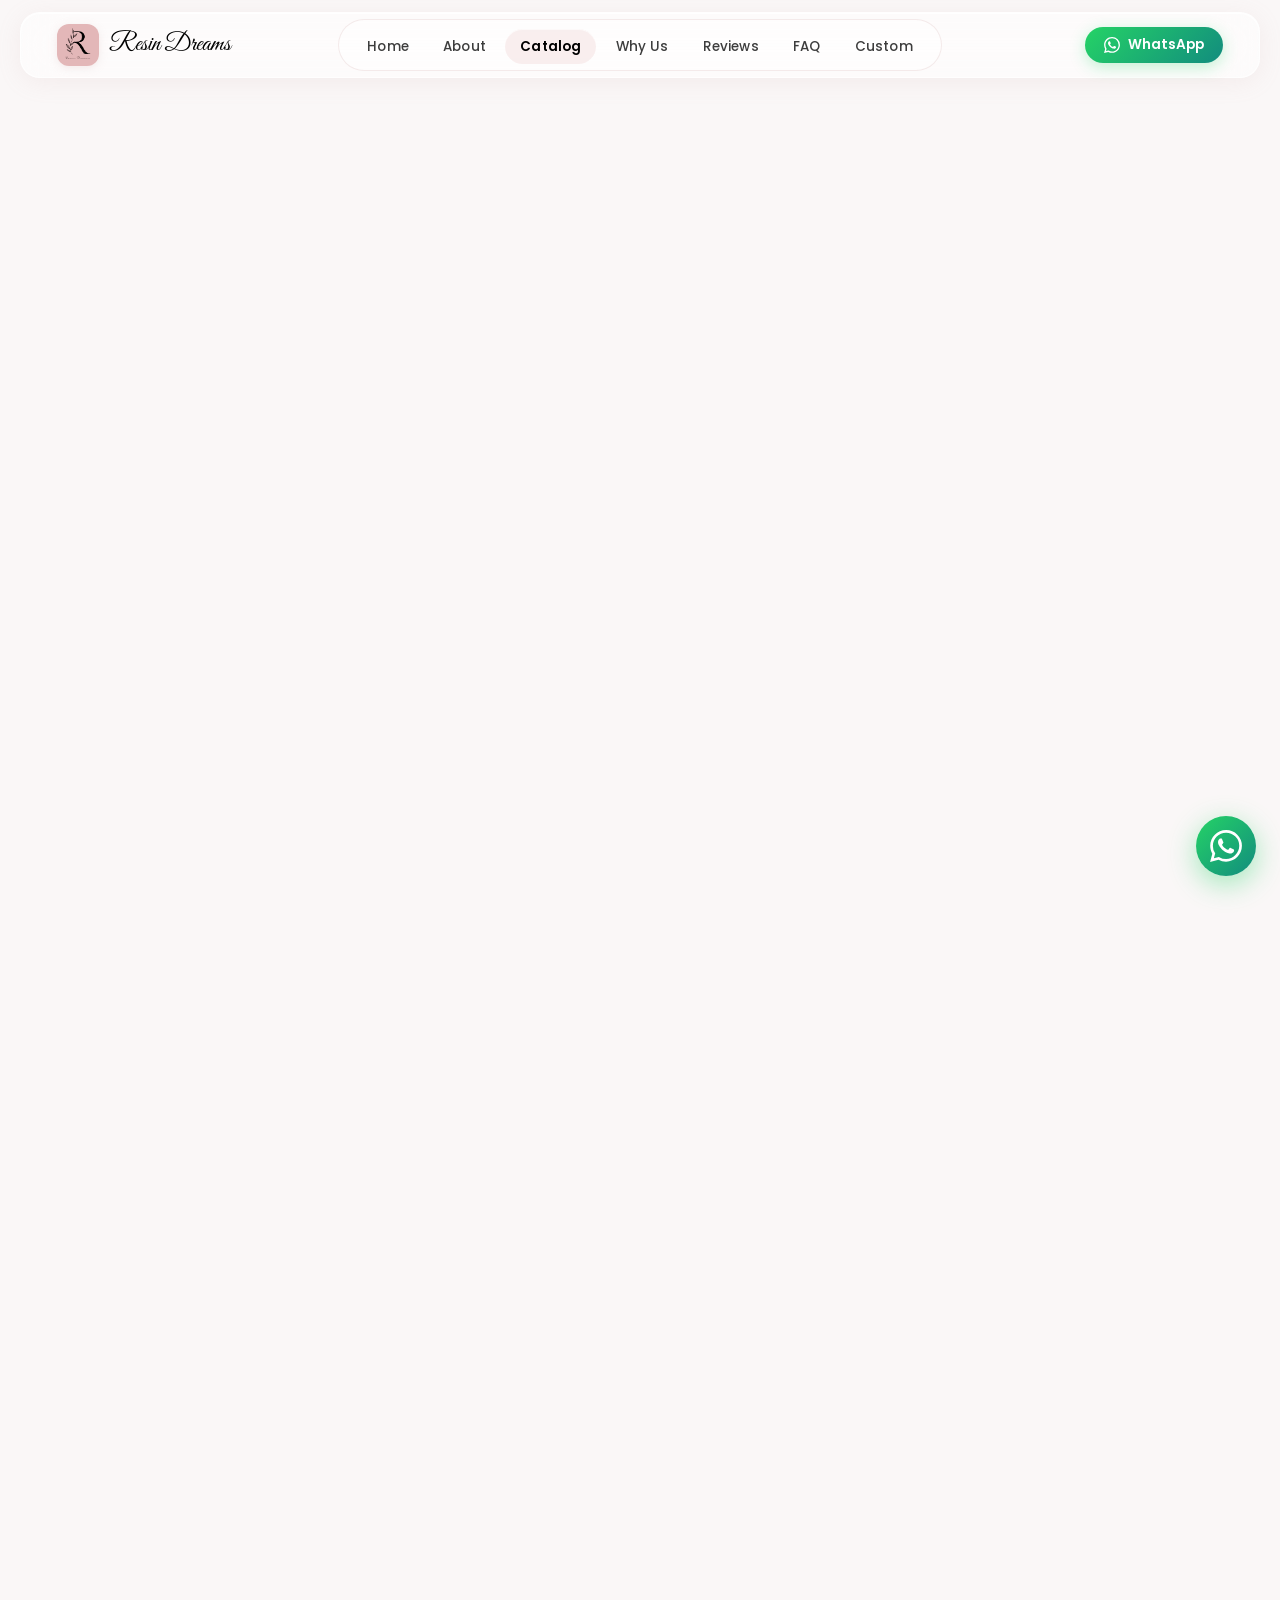
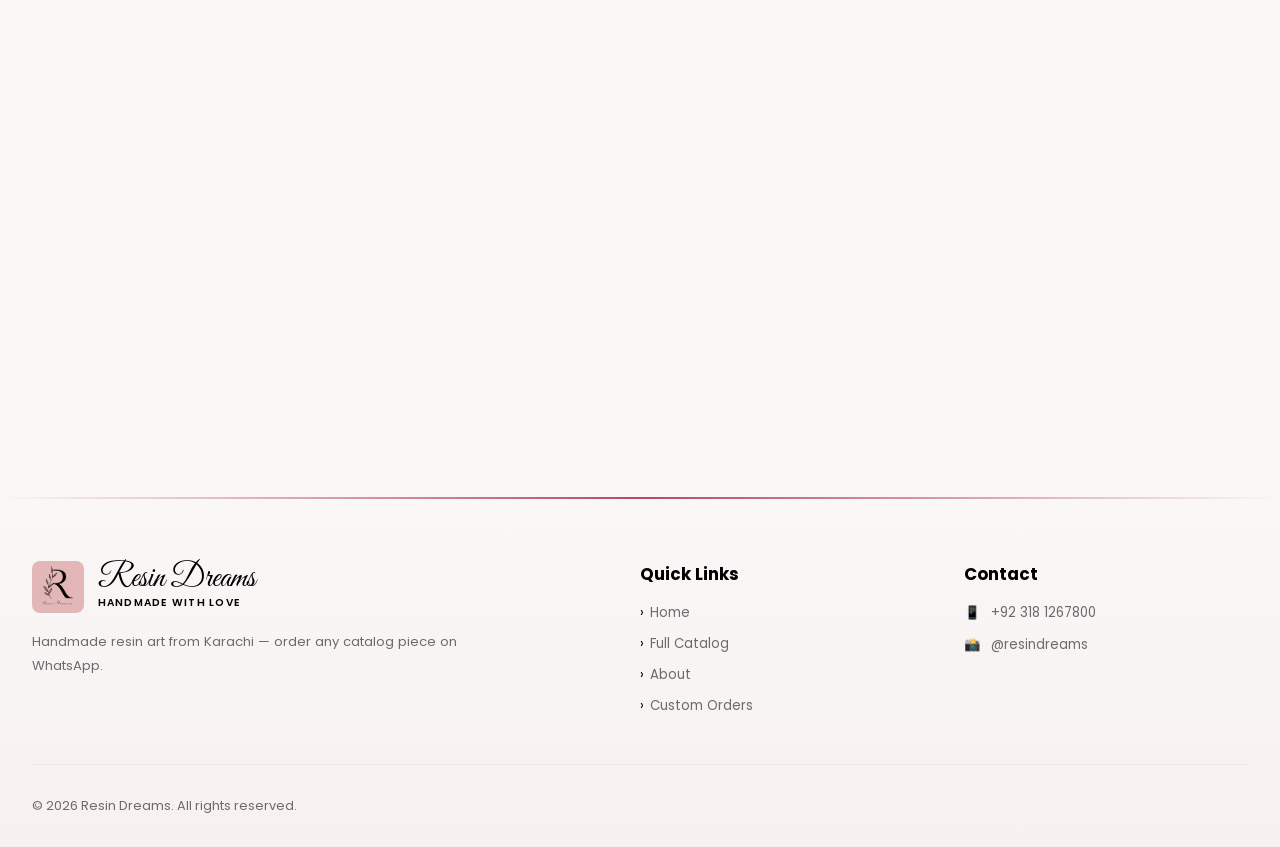
==== catalog.html @ fb7310b3 "added" ====
<!DOCTYPE html>
<html lang="en">
<head>
  <meta charset="UTF-8" />
  <meta name="viewport" content="width=device-width, initial-scale=1.0" />
  <title>Full Catalog | Resin Dreams — Handmade Resin Art Karachi</title>
  <meta name="description" content="Browse all 14 handmade resin art pieces from Resin Dreams. Order on WhatsApp with cash on delivery across Pakistan." />
  <meta name="theme-color" content="#E3B7B8" />
  <link rel="icon" href="images/logo.png" type="image/png" />
  <link rel="apple-touch-icon" href="images/logo.png" />
  <link rel="preload" href="CSS/styles.css" as="style" />
  <link rel="preconnect" href="https://fonts.googleapis.com" />
  <link rel="preconnect" href="https://fonts.gstatic.com" crossorigin />
  <link rel="stylesheet" href="https://fonts.googleapis.com/css2?family=Great+Vibes&family=Poppins:wght@400;600;700&display=swap" media="print" onload="this.media='all'" />
  <noscript><link rel="stylesheet" href="https://fonts.googleapis.com/css2?family=Great+Vibes&family=Poppins:wght@400;600;700&display=swap" /></noscript>
  <link rel="stylesheet" href="CSS/styles.css" />
  <link rel="stylesheet" href="CSS/catalog.css" />
</head>
<body class="page-catalog">

  <nav id="navbar" role="navigation" aria-label="Main navigation">
    <div class="container">
      <div class="nav-inner">
        <a href="index.html" class="nav-brand" aria-label="Resin Dreams — home">
          <div class="nav-logo-wrap">
            <img src="images/logo.png" alt="Resin Dreams logo" width="44" height="44" loading="eager" decoding="async" />
          </div>
          <span class="nav-brand-name">Resin Dreams</span>
        </a>
        <div class="nav-center">
          <div class="nav-links-wrap">
            <ul class="nav-links" role="list">
              <li><a href="index.html" class="nav-link">Home</a></li>
              <li><a href="index.html#about" class="nav-link">About</a></li>
              <li><a href="catalog.html" class="nav-link active">Catalog</a></li>
              <li><a href="index.html#trust" class="nav-link">Why Us</a></li>
              <li><a href="index.html#reviews" class="nav-link">Reviews</a></li>
              <li><a href="index.html#faq" class="nav-link">FAQ</a></li>
              <li><a href="index.html#custom" class="nav-link">Custom</a></li>
            </ul>
          </div>
        </div>
        <div class="nav-end">
          <a href="https://wa.me/923181267800?text=Assalamualaikum, I want to order from Resin Dreams" target="_blank" rel="noopener" class="btn-wa nav-wa-desktop" aria-label="Shop on WhatsApp">
            <svg width="16" height="16" fill="currentColor" viewBox="0 0 24 24" aria-hidden="true"><path d="M17.472 14.382c-.297-.149-1.758-.867-2.03-.967-.273-.099-.471-.148-.67.15-.197.297-.767.966-.94 1.164-.173.199-.347.223-.644.075-.297-.15-1.255-.463-2.39-1.475-.883-.788-1.48-1.761-1.653-2.059-.173-.297-.018-.458.13-.606.134-.133.298-.347.446-.52.149-.174.198-.298.298-.497.099-.198.05-.371-.025-.52-.075-.149-.669-1.612-.916-2.207-.242-.579-.487-.5-.669-.51-.173-.008-.371-.01-.57-.01-.198 0-.52.074-.792.372-.272.297-1.04 1.016-1.04 2.479 0 1.462 1.065 2.875 1.213 3.074.149.198 2.096 3.2 5.077 4.487.709.306 1.262.489 1.694.625.712.227 1.36.195 1.871.118.571-.085 1.758-.719 2.006-1.413.248-.694.248-1.289.173-1.413-.074-.124-.272-.198-.57-.347m-5.421 7.403h-.004a9.87 9.87 0 01-5.031-1.378l-.361-.214-3.741.982.998-3.648-.235-.374a9.86 9.86 0 01-1.51-5.26c.001-5.45 4.436-9.884 9.888-9.884 2.64 0 5.122 1.03 6.988 2.898a9.825 9.825 0 012.893 6.994c-.003 5.45-4.437 9.884-9.885 9.884m8.413-18.297A11.815 11.815 0 0012.05 0C5.495 0 .16 5.335.157 11.892c0 2.096.547 4.142 1.588 5.945L.057 24l6.305-1.654a11.882 11.882 0 005.683 1.448h.005c6.554 0 11.89-5.335 11.893-11.893a11.821 11.821 0 00-3.48-8.413z"/></svg>
            WhatsApp
          </a>
          <button id="hamburger" class="hamburger" type="button" aria-label="Open menu" aria-expanded="false" aria-controls="mobile-menu">
            <div class="hamburger-icon" aria-hidden="true"><span></span><span></span><span></span></div>
          </button>
        </div>
      </div>
    </div>
    <div id="mobile-backdrop" aria-hidden="true"></div>
    <div id="mobile-menu" role="dialog" aria-modal="true" aria-label="Navigation menu" aria-hidden="true">
      <div class="mobile-menu-header">
        <a href="index.html" class="mobile-menu-brand" aria-label="Resin Dreams — home">
          <div class="mobile-menu-logo-wrap"><img src="images/logo.png" alt="" width="40" height="40" decoding="async" /></div>
          <div class="mobile-menu-brand-text">
            <div class="mobile-menu-title">Resin Dreams</div>
            <div class="mobile-menu-sub">Menu</div>
          </div>
        </a>
        <button type="button" class="mobile-menu-close" id="mobile-menu-close" aria-label="Close menu">×</button>
      </div>
      <div class="mobile-menu-body" role="menu">
        <a href="index.html" class="mobile-link" role="menuitem"><span class="mobile-link-icon" aria-hidden="true">🏠</span><span class="mobile-link-label">Home</span><span class="mobile-link-arrow" aria-hidden="true">›</span></a>
        <a href="catalog.html" class="mobile-link active" role="menuitem"><span class="mobile-link-icon" aria-hidden="true">🛍️</span><span class="mobile-link-label">Catalog</span><span class="mobile-link-arrow" aria-hidden="true">›</span></a>
        <a href="index.html#about" class="mobile-link" role="menuitem"><span class="mobile-link-icon" aria-hidden="true">✨</span><span class="mobile-link-label">About</span><span class="mobile-link-arrow" aria-hidden="true">›</span></a>
        <a href="index.html#trust" class="mobile-link" role="menuitem"><span class="mobile-link-icon" aria-hidden="true">💎</span><span class="mobile-link-label">Why Us</span><span class="mobile-link-arrow" aria-hidden="true">›</span></a>
        <a href="index.html#reviews" class="mobile-link" role="menuitem"><span class="mobile-link-icon" aria-hidden="true">⭐</span><span class="mobile-link-label">Reviews</span><span class="mobile-link-arrow" aria-hidden="true">›</span></a>
        <a href="index.html#faq" class="mobile-link" role="menuitem"><span class="mobile-link-icon" aria-hidden="true">❓</span><span class="mobile-link-label">FAQ</span><span class="mobile-link-arrow" aria-hidden="true">›</span></a>
        <a href="index.html#custom" class="mobile-link" role="menuitem"><span class="mobile-link-icon" aria-hidden="true">🎨</span><span class="mobile-link-label">Custom Orders</span><span class="mobile-link-arrow" aria-hidden="true">›</span></a>
      </div>
      <div class="mobile-menu-footer">
        <a href="https://wa.me/923181267800?text=Assalamualaikum, I want to order from Resin Dreams" target="_blank" rel="noopener" class="btn-wa mobile-wa" role="menuitem">
          <svg width="18" height="18" fill="currentColor" viewBox="0 0 24 24" aria-hidden="true"><path d="M17.472 14.382c-.297-.149-1.758-.867-2.03-.967-.273-.099-.471-.148-.67.15-.197.297-.767.966-.94 1.164-.173.199-.347.223-.644.075-.297-.15-1.255-.463-2.39-1.475-.883-.788-1.48-1.761-1.653-2.059-.173-.297-.018-.458.13-.606.134-.133.298-.347.446-.52.149-.174.198-.298.298-.497.099-.198.05-.371-.025-.52-.075-.149-.669-1.612-.916-2.207-.242-.579-.487-.5-.669-.51-.173-.008-.371-.01-.57-.01-.198 0-.52.074-.792.372-.272.297-1.04 1.016-1.04 2.479 0 1.462 1.065 2.875 1.213 3.074.149.198 2.096 3.2 5.077 4.487.709.306 1.262.489 1.694.625.712.227 1.36.195 1.871.118.571-.085 1.758-.719 2.006-1.413.248-.694.248-1.289.173-1.413-.074-.124-.272-.198-.57-.347m-5.421 7.403h-.004a9.87 9.87 0 01-5.031-1.378l-.361-.214-3.741.982.998-3.648-.235-.374a9.86 9.86 0 01-1.51-5.26c.001-5.45 4.436-9.884 9.888-9.884 2.64 0 5.122 1.03 6.988 2.898a9.825 9.825 0 012.893 6.994c-.003 5.45-4.437 9.884-9.885 9.884m8.413-18.297A11.815 11.815 0 0012.05 0C5.495 0 .16 5.335.157 11.892c0 2.096.547 4.142 1.588 5.945L.057 24l6.305-1.654a11.882 11.882 0 005.683 1.448h.005c6.554 0 11.89-5.335 11.893-11.893a11.821 11.821 0 00-3.48-8.413z"/></svg>
          Shop On WhatsApp
        </a>
      </div>
    </div>
  </nav>

  <main class="catalog-main">
    <div class="container">
      <header class="catalog-hero reveal">
        <div class="pill-label">🛍️ Full Catalog</div>
        <h1 class="section-title font-playfair">All <span class="gold-text">14 Pieces</span></h1>
        <p class="section-sub">Tap any product to order on WhatsApp — cash on delivery across Pakistan</p>
        <div class="section-divider-wrap"><hr class="divider" /></div>
      </header>
      <div class="catalog-toolbar reveal">
        <span class="catalog-count">14 handmade pieces</span>
        <a href="index.html#products" class="catalog-back">← Back to home</a>
      </div>
      <div class="catalog-grid">
        <button type="button" class="catalog-item reveal-scale delay-1" data-name="Resin Art Piece 1" data-price="2500" data-image="images/product1.jpeg" aria-label="View Resin Art Piece 1, Rs 2,500">
          <span class="catalog-item-img-wrap">
            <img src="images/product1.jpeg" alt="Resin Art Piece 1" width="400" height="400" loading="lazy" decoding="async" />
          </span>
          <span class="catalog-item-body">
            <span class="catalog-item-name">Resin Art Piece 1</span>
            <span class="catalog-item-price">Rs 2,500</span>
            <span class="catalog-item-hint">Tap to order</span>
          </span>
        </button>
        <button type="button" class="catalog-item reveal-scale delay-2" data-name="Resin Art Piece 2" data-price="2850" data-image="images/product2.jpeg" aria-label="View Resin Art Piece 2, Rs 2,850">
          <span class="catalog-item-img-wrap">
            <img src="images/product2.jpeg" alt="Resin Art Piece 2" width="400" height="400" loading="lazy" decoding="async" />
          </span>
          <span class="catalog-item-body">
            <span class="catalog-item-name">Resin Art Piece 2</span>
            <span class="catalog-item-price">Rs 2,850</span>
            <span class="catalog-item-hint">Tap to order</span>
          </span>
        </button>
        <button type="button" class="catalog-item reveal-scale delay-3" data-name="Resin Art Piece 3" data-price="2850" data-image="images/product3.jpeg" aria-label="View Resin Art Piece 3, Rs 2,850">
          <span class="catalog-item-img-wrap">
            <img src="images/product3.jpeg" alt="Resin Art Piece 3" width="400" height="400" loading="lazy" decoding="async" />
          </span>
          <span class="catalog-item-body">
            <span class="catalog-item-name">Resin Art Piece 3</span>
            <span class="catalog-item-price">Rs 2,850</span>
            <span class="catalog-item-hint">Tap to order</span>
          </span>
        </button>
        <button type="button" class="catalog-item reveal-scale delay-4" data-name="Resin Art Piece 4" data-price="3299" data-image="images/product4.jpeg" aria-label="View Resin Art Piece 4, Rs 3,299">
          <span class="catalog-item-img-wrap">
            <img src="images/product4.jpeg" alt="Resin Art Piece 4" width="400" height="400" loading="lazy" decoding="async" />
          </span>
          <span class="catalog-item-body">
            <span class="catalog-item-name">Resin Art Piece 4</span>
            <span class="catalog-item-price">Rs 3,299</span>
            <span class="catalog-item-hint">Tap to order</span>
          </span>
        </button>
        <button type="button" class="catalog-item reveal-scale delay-5" data-name="Resin Art Piece 5" data-price="2899" data-image="images/product5.jpeg" aria-label="View Resin Art Piece 5, Rs 2,899">
          <span class="catalog-item-img-wrap">
            <img src="images/product5.jpeg" alt="Resin Art Piece 5" width="400" height="400" loading="lazy" decoding="async" />
          </span>
          <span class="catalog-item-body">
            <span class="catalog-item-name">Resin Art Piece 5</span>
            <span class="catalog-item-price">Rs 2,899</span>
            <span class="catalog-item-hint">Tap to order</span>
          </span>
        </button>
        <button type="button" class="catalog-item reveal-scale delay-5" data-name="Resin Art Piece 6" data-price="2800" data-image="images/product6.jpeg" aria-label="View Resin Art Piece 6, Rs 2,800">
          <span class="catalog-item-img-wrap">
            <img src="images/product6.jpeg" alt="Resin Art Piece 6" width="400" height="400" loading="lazy" decoding="async" />
          </span>
          <span class="catalog-item-body">
            <span class="catalog-item-name">Resin Art Piece 6</span>
            <span class="catalog-item-price">Rs 2,800</span>
            <span class="catalog-item-hint">Tap to order</span>
          </span>
        </button>
        <button type="button" class="catalog-item reveal-scale delay-5" data-name="Resin Art Piece 7" data-price="3999" data-image="images/product7.jpeg" aria-label="View Resin Art Piece 7, Rs 3,999">
          <span class="catalog-item-img-wrap">
            <img src="images/product7.jpeg" alt="Resin Art Piece 7" width="400" height="400" loading="lazy" decoding="async" />
          </span>
          <span class="catalog-item-body">
            <span class="catalog-item-name">Resin Art Piece 7</span>
            <span class="catalog-item-price">Rs 3,999</span>
            <span class="catalog-item-hint">Tap to order</span>
          </span>
        </button>
        <button type="button" class="catalog-item reveal-scale delay-5" data-name="Resin Art Piece 8" data-price="2599" data-image="images/product8.jpeg" aria-label="View Resin Art Piece 8, Rs 2,599">
          <span class="catalog-item-img-wrap">
            <img src="images/product8.jpeg" alt="Resin Art Piece 8" width="400" height="400" loading="lazy" decoding="async" />
          </span>
          <span class="catalog-item-body">
            <span class="catalog-item-name">Resin Art Piece 8</span>
            <span class="catalog-item-price">Rs 2,599</span>
            <span class="catalog-item-hint">Tap to order</span>
          </span>
        </button>
        <button type="button" class="catalog-item reveal-scale delay-5" data-name="Resin Art Piece 9" data-price="2899" data-image="images/product9.jpeg" aria-label="View Resin Art Piece 9, Rs 2,899">
          <span class="catalog-item-img-wrap">
            <img src="images/product9.jpeg" alt="Resin Art Piece 9" width="400" height="400" loading="lazy" decoding="async" />
          </span>
          <span class="catalog-item-body">
            <span class="catalog-item-name">Resin Art Piece 9</span>
            <span class="catalog-item-price">Rs 2,899</span>
            <span class="catalog-item-hint">Tap to order</span>
          </span>
        </button>
        <button type="button" class="catalog-item reveal-scale delay-5" data-name="Resin Art Piece 10" data-price="4999" data-image="images/product10.jpeg" aria-label="View Resin Art Piece 10, Rs 4,999">
          <span class="catalog-item-img-wrap">
            <img src="images/product10.jpeg" alt="Resin Art Piece 10" width="400" height="400" loading="lazy" decoding="async" />
          </span>
          <span class="catalog-item-body">
            <span class="catalog-item-name">Resin Art Piece 10</span>
            <span class="catalog-item-price">Rs 4,999</span>
            <span class="catalog-item-hint">Tap to order</span>
          </span>
        </button>
        <button type="button" class="catalog-item reveal-scale delay-5" data-name="Resin Art Piece 11" data-price="3199" data-image="images/product11.jpeg" aria-label="View Resin Art Piece 11, Rs 3,199">
          <span class="catalog-item-img-wrap">
            <img src="images/product11.jpeg" alt="Resin Art Piece 11" width="400" height="400" loading="lazy" decoding="async" />
          </span>
          <span class="catalog-item-body">
            <span class="catalog-item-name">Resin Art Piece 11</span>
            <span class="catalog-item-price">Rs 3,199</span>
            <span class="catalog-item-hint">Tap to order</span>
          </span>
        </button>
        <button type="button" class="catalog-item reveal-scale delay-5" data-name="Resin Art Piece 12" data-price="2599" data-image="images/product12.jpeg" aria-label="View Resin Art Piece 12, Rs 2,599">
          <span class="catalog-item-img-wrap">
            <img src="images/product12.jpeg" alt="Resin Art Piece 12" width="400" height="400" loading="lazy" decoding="async" />
          </span>
          <span class="catalog-item-body">
            <span class="catalog-item-name">Resin Art Piece 12</span>
            <span class="catalog-item-price">Rs 2,599</span>
            <span class="catalog-item-hint">Tap to order</span>
          </span>
        </button>
        <button type="button" class="catalog-item reveal-scale delay-5" data-name="Resin Art Piece 13" data-price="3299" data-image="images/product13.jpeg" aria-label="View Resin Art Piece 13, Rs 3,299">
          <span class="catalog-item-img-wrap">
            <img src="images/product13.jpeg" alt="Resin Art Piece 13" width="400" height="400" loading="lazy" decoding="async" />
          </span>
          <span class="catalog-item-body">
            <span class="catalog-item-name">Resin Art Piece 13</span>
            <span class="catalog-item-price">Rs 3,299</span>
            <span class="catalog-item-hint">Tap to order</span>
          </span>
        </button>
        <button type="button" class="catalog-item reveal-scale delay-5" data-name="Resin Art Piece 14" data-price="3299" data-image="images/product14.jpeg" aria-label="View Resin Art Piece 14, Rs 3,299">
          <span class="catalog-item-img-wrap">
            <img src="images/product14.jpeg" alt="Resin Art Piece 14" width="400" height="400" loading="lazy" decoding="async" />
          </span>
          <span class="catalog-item-body">
            <span class="catalog-item-name">Resin Art Piece 14</span>
            <span class="catalog-item-price">Rs 3,299</span>
            <span class="catalog-item-hint">Tap to order</span>
          </span>
        </button>
      </div>
    </div>
  </main>

  <div id="order-modal" class="order-modal" role="dialog" aria-modal="true" aria-labelledby="order-modal-title" aria-hidden="true">
    <div id="order-modal-backdrop" class="order-modal-backdrop"></div>
    <div class="order-modal-panel">
      <button type="button" class="order-modal-close" id="order-modal-close" aria-label="Close">×</button>
      <img id="order-modal-img" class="order-modal-img" alt="" width="400" height="400" decoding="async" />
      <h2 id="order-modal-title" class="order-modal-title"></h2>
      <p id="order-modal-price" class="order-modal-price"></p>
      <a id="order-modal-wa" class="btn-wa-lg order-modal-cta" target="_blank" rel="noopener">
        <svg width="22" height="22" fill="currentColor" viewBox="0 0 24 24" aria-hidden="true"><path d="M17.472 14.382c-.297-.149-1.758-.867-2.03-.967-.273-.099-.471-.148-.67.15-.197.297-.767.966-.94 1.164-.173.199-.347.223-.644.075-.297-.15-1.255-.463-2.39-1.475-.883-.788-1.48-1.761-1.653-2.059-.173-.297-.018-.458.13-.606.134-.133.298-.347.446-.52.149-.174.198-.298.298-.497.099-.198.05-.371-.025-.52-.075-.149-.669-1.612-.916-2.207-.242-.579-.487-.5-.669-.51-.173-.008-.371-.01-.57-.01-.198 0-.52.074-.792.372-.272.297-1.04 1.016-1.04 2.479 0 1.462 1.065 2.875 1.213 3.074.149.198 2.096 3.2 5.077 4.487.709.306 1.262.489 1.694.625.712.227 1.36.195 1.871.118.571-.085 1.758-.719 2.006-1.413.248-.694.248-1.289.173-1.413-.074-.124-.272-.198-.57-.347m-5.421 7.403h-.004a9.87 9.87 0 01-5.031-1.378l-.361-.214-3.741.982.998-3.648-.235-.374a9.86 9.86 0 01-1.51-5.26c.001-5.45 4.436-9.884 9.888-9.884 2.64 0 5.122 1.03 6.988 2.898a9.825 9.825 0 012.893 6.994c-.003 5.45-4.437 9.884-9.885 9.884m8.413-18.297A11.815 11.815 0 0012.05 0C5.495 0 .16 5.335.157 11.892c0 2.096.547 4.142 1.588 5.945L.057 24l6.305-1.654a11.882 11.882 0 005.683 1.448h.005c6.554 0 11.89-5.335 11.893-11.893a11.821 11.821 0 00-3.48-8.413z"/></svg>
        Order on WhatsApp
      </a>
      <p class="order-modal-note">COD available • 3–5 day delivery</p>
    </div>
  </div>

  <a id="float-wa" href="https://wa.me/923181267800?text=Assalamualaikum, I want to order from Resin Dreams" target="_blank" rel="noopener" aria-label="Chat on WhatsApp">
    <svg fill="currentColor" viewBox="0 0 24 24" aria-hidden="true"><path d="M17.472 14.382c-.297-.149-1.758-.867-2.03-.967-.273-.099-.471-.148-.67.15-.197.297-.767.966-.94 1.164-.173.199-.347.223-.644.075-.297-.15-1.255-.463-2.39-1.475-.883-.788-1.48-1.761-1.653-2.059-.173-.297-.018-.458.13-.606.134-.133.298-.347.446-.52.149-.174.198-.298.298-.497.099-.198.05-.371-.025-.52-.075-.149-.669-1.612-.916-2.207-.242-.579-.487-.5-.669-.51-.173-.008-.371-.01-.57-.01-.198 0-.52.074-.792.372-.272.297-1.04 1.016-1.04 2.479 0 1.462 1.065 2.875 1.213 3.074.149.198 2.096 3.2 5.077 4.487.709.306 1.262.489 1.694.625.712.227 1.36.195 1.871.118.571-.085 1.758-.719 2.006-1.413.248-.694.248-1.289.173-1.413-.074-.124-.272-.198-.57-.347m-5.421 7.403h-.004a9.87 9.87 0 01-5.031-1.378l-.361-.214-3.741.982.998-3.648-.235-.374a9.86 9.86 0 01-1.51-5.26c.001-5.45 4.436-9.884 9.888-9.884 2.64 0 5.122 1.03 6.988 2.898a9.825 9.825 0 012.893 6.994c-.003 5.45-4.437 9.884-9.885 9.884m8.413-18.297A11.815 11.815 0 0012.05 0C5.495 0 .16 5.335.157 11.892c0 2.096.547 4.142 1.588 5.945L.057 24l6.305-1.654a11.882 11.882 0 005.683 1.448h.005c6.554 0 11.89-5.335 11.893-11.893a11.821 11.821 0 00-3.48-8.413z"/></svg>
  </a>

  <footer aria-label="Site footer">
    <hr class="divider" aria-hidden="true" />
    <div class="container">
      <div class="footer-grid">
        <div>
          <div class="footer-brand-row">
            <img class="footer-logo" src="images/logo.png" alt="Resin Dreams logo" width="52" height="52" loading="lazy" />
            <div>
              <div class="footer-brand-name">Resin Dreams</div>
              <div class="footer-brand-tagline">Handmade with Love</div>
            </div>
          </div>
          <p class="footer-desc">Handmade resin art from Karachi — order any catalog piece on WhatsApp.</p>
        </div>
        <div>
          <h3 class="footer-col-title font-playfair">Quick Links</h3>
          <ul class="footer-nav" role="list">
            <li><a href="index.html"><span class="footer-nav-arrow">›</span> Home</a></li>
            <li><a href="catalog.html"><span class="footer-nav-arrow">›</span> Full Catalog</a></li>
            <li><a href="index.html#about"><span class="footer-nav-arrow">›</span> About</a></li>
            <li><a href="index.html#custom"><span class="footer-nav-arrow">›</span> Custom Orders</a></li>
          </ul>
        </div>
        <div>
          <h3 class="footer-col-title font-playfair">Contact</h3>
          <div class="footer-contact-item"><span>📱</span><a href="https://wa.me/923181267800" target="_blank" rel="noopener">+92 318 1267800</a></div>
          <div class="footer-contact-item"><span>📸</span><a href="https://www.instagram.com/resindreams" target="_blank" rel="noopener">@resindreams</a></div>
        </div>
      </div>
      <div class="footer-bottom">
        <p class="footer-copy">© 2026 Resin Dreams. All rights reserved.</p>
      </div>
    </div>
  </footer>

  <script src="JS/site.js" defer></script>
  <script src="JS/catalog.js" defer></script>
</body>
</html>
---- CSS/styles.css ----
/* ============================================================
       1. CSS VARIABLES — Luxury / Minimalist / Feminine Palette
    ============================================================ */
:root {
    /* Brand — matched to logo.png (dusty rose + black) */
    --brand-rose: #E3B7B8;
    --brand-rose-light: #F0D4D5;
    --brand-rose-deep: #C99A9C;
    --brand-rose-pale: rgba(227, 183, 184, 0.22);
    --accent-pink: #B8476B;
    --accent-pink-deep: #9A3356;
    --brand-black: #000000;

    /* Legacy tokens remapped to brand */
    --gold: var(--brand-black);
    --gold-light: var(--brand-rose-light);
    --gold-dark: var(--brand-black);
    --gold-pale: var(--brand-rose-pale);
    --baby-pink: var(--brand-rose-light);
    --pink-deep: var(--brand-rose);
    --pink-soft: var(--brand-rose-light);
    --pearl-white: #FAF7F7;
    --white: #ffffff;

    /* Text */
    --text-dark: var(--brand-black);
    --text-mid: #3d3d3d;
    --text-light: #6b6b6b;

    /* Gradients (reusable) */
    --grad-gold: linear-gradient(135deg, var(--brand-rose-deep), var(--brand-rose), var(--brand-rose-deep));
    --grad-brand: linear-gradient(135deg, var(--brand-black), #2a2a2a, var(--brand-black));
    --grad-pink: linear-gradient(135deg, var(--brand-rose-light), var(--brand-rose), var(--brand-rose-light));
    --grad-wa: linear-gradient(135deg, #25D366, #128C7E);

    /* Shadows */
    --shadow-sm: 0 2px 12px rgba(201, 154, 156, 0.14);
    --shadow-md: 0 8px 32px rgba(201, 154, 156, 0.18);
    --shadow-lg: 0 20px 60px rgba(201, 154, 156, 0.22);
    --shadow-card: 0 4px 24px rgba(0, 0, 0, 0.07);

    /* Spacing */
    --container: 1280px;
    --section-py: clamp(4rem, 7vw, 7rem);

    /* Transitions */
    --ease-luxury: cubic-bezier(0.25, 0.46, 0.45, 0.94);
}

/* ============================================================
       2. RESET & BASE
    ============================================================ */
*,
*::before,
*::after {
    margin: 0;
    padding: 0;
    box-sizing: border-box;
}

    html {
        scroll-behavior: smooth;
        font-size: 16px;
    }

    @media (prefers-reduced-motion: reduce) {
        html { scroll-behavior: auto; }
    }

body {
    font-family: 'Poppins', sans-serif;
    background-color: var(--pearl-white);
    color: var(--text-dark);
    overflow-x: hidden;
    -webkit-font-smoothing: antialiased;
}

img {
    display: block;
    max-width: 100%;
}

a {
    text-decoration: none;
    color: inherit;
}

ul {
    list-style: none;
}

/* Scrollbar */
::-webkit-scrollbar {
    width: 7px;
}

::-webkit-scrollbar-track {
    background: var(--pearl-white);
}

::-webkit-scrollbar-thumb {
    background: linear-gradient(180deg, var(--gold), var(--baby-pink));
    border-radius: 4px;
}

/* ============================================================
       3. TYPOGRAPHY HELPERS
    ============================================================ */
.font-playfair {
    font-family: 'Poppins', sans-serif;
}

.font-vibes {
    font-family: 'Great Vibes', cursive;
}

.font-inter {
    font-family: 'Inter', sans-serif;
}

/* Accent pink text — solid, readable on light backgrounds */
.gold-text,
.golden-text {
    color: var(--accent-pink-deep);
    -webkit-text-fill-color: var(--accent-pink-deep);
    background: none;
    font-weight: 700;
}

.hero-title .gold-text,
.hero-title .golden-text {
    color: var(--accent-pink);
    -webkit-text-fill-color: var(--accent-pink);
    text-shadow: 0 1px 2px rgba(255, 255, 255, 0.85);
}

/* Shimmer animated text */
.shimmer-text {
    background: linear-gradient(90deg, var(--brand-black) 0%, #444 50%, var(--brand-black) 100%);
    background-size: 200% auto;
    -webkit-background-clip: text;
    -webkit-text-fill-color: transparent;
    background-clip: text;
    animation: shimmer 3s linear infinite;
}

/* ============================================================
       4. LAYOUT HELPERS
    ============================================================ */
.container {
    width: 100%;
    max-width: var(--container);
    margin-inline: auto;
    padding-inline: clamp(1rem, 4vw, 2rem);
}

/* Section divider line */
.divider {
    height: 2px;
    background: linear-gradient(90deg, transparent, var(--accent-pink), transparent);
    border: none;
}

/* ============================================================
       5. KEYFRAME ANIMATIONS (GPU-accelerated: transform & opacity)
    ============================================================ */
@keyframes float {

    0%,
    100% {
        transform: translateY(0);
    }

    50% {
        transform: translateY(-18px);
    }
}

@keyframes shimmer {
    0% {
        background-position: -200% center;
    }

    100% {
        background-position: 200% center;
    }
}

@keyframes pulse-brand {

    0%,
    100% {
        box-shadow: 0 0 0 0 rgba(201, 154, 156, 0.45);
    }

    50% {
        box-shadow: 0 0 0 14px rgba(201, 154, 156, 0);
    }
}

@keyframes gentle-pulse {

    0%,
    100% {
        transform: scale(1);
    }

    50% {
        transform: scale(1.05);
    }
}

@keyframes slideUp {
    from {
        opacity: 0;
        transform: translateY(36px);
    }

    to {
        opacity: 1;
        transform: translateY(0);
    }
}

@keyframes fadeIn {
    from {
        opacity: 0;
    }

    to {
        opacity: 1;
    }
}

@keyframes float-sparkle {
    0% {
        transform: translateY(0) rotate(0deg);
        opacity: 0.8;
    }

    100% {
        transform: translateY(-100vh) rotate(720deg);
        opacity: 0;
    }
}

@keyframes bounce-arrow {

    0%,
    100% {
        transform: translateY(0) translateX(-50%);
    }

    50% {
        transform: translateY(8px) translateX(-50%);
    }
}

/* ============================================================
       6. SCROLL REVEAL — hardware-accelerated with transform+opacity
    ============================================================ */
html.js-reveal .reveal,
html.js-reveal .reveal-left,
html.js-reveal .reveal-right,
html.js-reveal .reveal-scale {
    opacity: 0;
    transition: opacity 0.8s var(--ease-luxury),
        transform 0.8s var(--ease-luxury);
}

html.js-reveal .reveal {
    transform: translateY(40px);
}

html.js-reveal .reveal-left {
    transform: translateX(-40px);
}

html.js-reveal .reveal-right {
    transform: translateX(40px);
}

html.js-reveal .reveal-scale {
    transform: scale(0.85);
}

.reveal.active,
.reveal-left.active,
.reveal-right.active,
.reveal-scale.active {
    opacity: 1;
    transform: none;
}

/* Stagger delays */
.delay-1 {
    transition-delay: 0.1s;
}

.delay-2 {
    transition-delay: 0.2s;
}

.delay-3 {
    transition-delay: 0.3s;
}

.delay-4 {
    transition-delay: 0.4s;
}

.delay-5 {
    transition-delay: 0.5s;
}

/* ============================================================
       7. SPARKLE BACKGROUND
    ============================================================ */
#sparkle-container {
    position: fixed;
    inset: 0;
    pointer-events: none;
    z-index: 0;
    overflow: hidden;
}

.sparkle {
    position: absolute;
    border-radius: 50%;
    background: var(--gold);
    animation: float-sparkle linear infinite;
}

/* ============================================================
       8. NAVIGATION — modern floating glass bar + slide-in mobile
    ============================================================ */
#navbar {
    position: fixed;
    inset-block-start: 0;
    inset-inline: 0;
    z-index: 100;
    padding: 0.75rem clamp(0.75rem, 3vw, 1.25rem) 0;
    pointer-events: none;
}

#navbar>.container,
#navbar .nav-end,
#mobile-menu,
#mobile-backdrop {
    pointer-events: auto;
}

#navbar .container {
    background: rgba(255, 255, 255, 0.55);
    border: 1px solid rgba(255, 255, 255, 0.65);
    border-radius: 20px;
    box-shadow:
        0 4px 24px rgba(201, 154, 156, 0.12),
        0 1px 0 rgba(255, 255, 255, 0.8) inset;
    backdrop-filter: blur(20px) saturate(160%);
    -webkit-backdrop-filter: blur(20px) saturate(160%);
    transition: background 0.35s ease, box-shadow 0.35s ease, transform 0.35s ease;
}

#navbar.scrolled .container {
    background: rgba(255, 255, 255, 0.82);
    box-shadow:
        0 12px 40px rgba(201, 154, 156, 0.18),
        0 1px 0 rgba(255, 255, 255, 0.9) inset;
}

.nav-inner {
    display: grid;
    grid-template-columns: 1fr auto 1fr;
    align-items: center;
    gap: 0.75rem;
    height: 64px;
    padding-inline: 0.25rem;
}

/* Brand / logo — left */
.nav-brand {
    display: flex;
    align-items: center;
    gap: 0.65rem;
    transition: opacity 0.25s ease;
    flex-shrink: 0;
    justify-self: start;
    grid-column: 1;
}

/* Links — center */
.nav-center {
    grid-column: 2;
    justify-self: center;
    display: none;
}

/* WhatsApp + menu toggle — right */
.nav-end {
    grid-column: 3;
    justify-self: end;
    display: flex;
    align-items: center;
    gap: 0.6rem;
}

.nav-wa-desktop {
    flex-shrink: 0;
    white-space: nowrap;
    box-shadow: 0 4px 16px rgba(37, 211, 102, 0.28);
}

.nav-brand:hover {
    opacity: 0.88;
}

.nav-logo-wrap {
    width: 42px;
    height: 42px;
    border-radius: 12px;
    background: var(--brand-rose);
    box-shadow: 0 2px 10px rgba(201, 154, 156, 0.2);
    overflow: hidden;
    transition: transform 0.25s ease, box-shadow 0.25s ease;
}

.nav-brand:hover .nav-logo-wrap {
    transform: scale(1.04);
    box-shadow: 0 4px 16px rgba(201, 154, 156, 0.28);
}

.nav-logo-wrap img {
    width: 100%;
    height: 100%;
    object-fit: contain;
}

.nav-brand-name {
    font-family: 'Great Vibes', cursive;
    font-size: clamp(1.25rem, 4vw, 1.55rem);
    color: var(--text-dark);
    line-height: 1;
}

/* Desktop nav pill track (center column) */
.nav-links-wrap {
    display: flex;
    align-items: center;
    gap: 0.2rem;
    padding: 0.8rem;
    border-radius: 100px;
    background: rgba(255, 255, 255, 0.5);
    border: 1px solid rgba(201, 154, 156, 0.2);
}

.nav-links {
    display: flex;
    align-items: center;
    gap: 0.15rem;
    list-style: none;
}

.nav-link {
    position: relative;
    font-size: 0.8125rem;
    font-weight: 500;
    letter-spacing: 0.01em;
    color: var(--text-mid);
    padding: 0.5rem 0.85rem;
    border-radius: 100px;
    transition: color 0.22s ease, background 0.22s ease, transform 0.22s ease;
}

.nav-link::after {
    display: none;
}

.nav-link:hover {
    color: var(--text-dark);
    background: rgba(227, 183, 184, 0.35);
}

.nav-link.active {
    color: var(--text-dark);
    font-weight: 600;
    background: var(--brand-rose-pale);
    box-shadow: 0 1px 0 rgba(255, 255, 255, 0.6) inset;
}

/* WhatsApp CTA pill */
.btn-wa {
    display: inline-flex;
    align-items: center;
    gap: 0.5rem;
    padding: 0.5rem 1.2rem;
    border-radius: 100px;
    font-size: 0.85rem;
    font-weight: 600;
    color: #fff;
    background: var(--grad-wa);
    transition: transform 0.3s ease, box-shadow 0.3s ease;
}

.btn-wa:hover {
    transform: translateY(-2px) scale(1.02);
    box-shadow: 0 10px 28px rgba(37, 211, 102, 0.38);
}

.btn-wa svg {
    flex-shrink: 0;
}

/* Gold CTA */
.btn-gold {
    display: inline-flex;
    align-items: center;
    gap: 0.5rem;
    padding: 0.85rem 2rem;
    border-radius: 100px;
    font-size: 1rem;
    font-weight: 600;
    color: #fff;
    background: var(--grad-brand);
    transition: transform 0.3s ease, box-shadow 0.3s ease;
}

.btn-gold:hover {
    transform: translateY(-2px) scale(1.02);
    box-shadow: var(--shadow-lg);
}

/* Large WhatsApp button */
.btn-wa-lg {
    display: inline-flex;
    align-items: center;
    gap: 0.75rem;
    padding: 1rem 2.25rem;
    border-radius: 100px;
    font-size: 1.05rem;
    font-weight: 600;
    color: #fff;
    background: var(--grad-wa);
    transition: transform 0.3s ease, box-shadow 0.3s ease;
    animation: pulse-brand 2s ease-in-out infinite;
}

.btn-wa-lg:hover {
    transform: translateY(-2px) scale(1.02);
    box-shadow: 0 14px 36px rgba(37, 211, 102, 0.4);
}

.hamburger {
    display: none;
    align-items: center;
    justify-content: center;
    width: 46px;
    height: 46px;
    border-radius: 14px;
    background: rgba(255, 255, 255, 0.85);
    border: 1px solid rgba(201, 154, 156, 0.25);
    cursor: pointer;
    position: relative;
    transition: background 0.25s ease, border-color 0.25s ease, transform 0.25s ease;
    box-shadow: 0 2px 10px rgba(201, 154, 156, 0.1);
    flex-shrink: 0;
}

.hamburger:hover {
    background: #fff;
    border-color: rgba(201, 154, 156, 0.45);
    transform: scale(1.03);
}

.hamburger-icon {
    width: 20px;
    height: 14px;
    position: relative;
    display: flex;
    flex-direction: column;
    justify-content: space-between;
}

.hamburger-icon span {
    display: block;
    height: 2px;
    width: 100%;
    border-radius: 2px;
    background: var(--text-dark);
    transform-origin: center;
    transition: transform 0.35s cubic-bezier(0.32, 0.72, 0, 1),
        opacity 0.2s ease,
        width 0.25s ease;
}

.hamburger.open {
    background: var(--brand-rose-pale);
    border-color: var(--brand-rose-deep);
}

.hamburger.open .hamburger-icon span:nth-child(1) {
    transform: translateY(6px) rotate(45deg);
}

.hamburger.open .hamburger-icon span:nth-child(2) {
    opacity: 0;
    transform: scaleX(0);
}

.hamburger.open .hamburger-icon span:nth-child(3) {
    transform: translateY(-6px) rotate(-45deg);
}

/* Mobile backdrop + slide-in panel */
#mobile-backdrop {
    position: fixed;
    inset: 0;
    z-index: 99;
    background: rgba(26, 26, 26, 0.35);
    backdrop-filter: blur(6px);
    -webkit-backdrop-filter: blur(6px);
    opacity: 0;
    visibility: hidden;
    transition: opacity 0.35s ease, visibility 0.35s ease;
}

#mobile-backdrop.open {
    opacity: 1;
    visibility: visible;
}

@keyframes menuItemIn {
    from {
        opacity: 0;
        transform: translateY(10px);
    }

    to {
        opacity: 1;
        transform: translateY(0);
    }
}

#mobile-menu {
    position: fixed;
    top: 0;
    right: 0;
    bottom: 0;
    z-index: 101;
    width: min(88vw, 340px);
    display: flex;
    flex-direction: column;
    background: rgba(255, 255, 255, 0.96);
    backdrop-filter: blur(28px) saturate(180%);
    -webkit-backdrop-filter: blur(28px) saturate(180%);
    border-inline-start: 1px solid rgba(201, 154, 156, 0.22);
    box-shadow: -12px 0 48px rgba(0, 0, 0, 0.12);
    transform: translateX(100%);
    visibility: hidden;
    transition: transform 0.42s cubic-bezier(0.32, 0.72, 0, 1),
        visibility 0.42s;
    overflow: hidden;
}

#mobile-menu.open {
    transform: translateX(0);
    visibility: visible;
}

.mobile-menu-header {
    display: flex;
    align-items: center;
    justify-content: space-between;
    gap: 0.75rem;
    padding: 1.25rem 1.25rem 1rem;
    border-bottom: 1px solid rgba(201, 154, 156, 0.15);
    flex-shrink: 0;
}

.mobile-menu-brand {
    display: flex;
    align-items: center;
    gap: 0.75rem;
    min-width: 0;
    flex: 1;
    text-decoration: none;
    color: inherit;
}

.mobile-menu-brand:hover {
    opacity: 0.88;
}

.mobile-menu-logo-wrap {
    width: 40px;
    height: 40px;
    flex-shrink: 0;
    border-radius: 10px;
    background: var(--brand-rose);
    overflow: hidden;
    box-shadow: var(--shadow-sm);
}

.mobile-menu-logo-wrap img {
    width: 100%;
    height: 100%;
    object-fit: contain;
}

.mobile-menu-brand-text {
    min-width: 0;
}

.mobile-menu-title {
    font-family: 'Great Vibes', cursive;
    font-size: 1.5rem;
    color: var(--text-dark);
    line-height: 1.1;
}

.mobile-menu-sub {
    font-size: 0.65rem;
    font-weight: 600;
    letter-spacing: 0.14em;
    text-transform: uppercase;
    color: var(--brand-rose-deep);
    margin-top: 0.2rem;
}

.mobile-menu-close {
    width: 40px;
    height: 40px;
    border-radius: 12px;
    border: 1px solid rgba(201, 154, 156, 0.25);
    background: rgba(255, 255, 255, 0.9);
    cursor: pointer;
    display: flex;
    align-items: center;
    justify-content: center;
    color: var(--text-dark);
    font-size: 1.35rem;
    line-height: 1;
    transition: background 0.2s ease, transform 0.2s ease;
}

.mobile-menu-close:hover {
    background: var(--brand-rose-pale);
    transform: scale(1.05);
}

.mobile-menu-body {
    flex: 1;
    overflow-y: auto;
    padding: 1rem 1rem 0.5rem;
    display: flex;
    flex-direction: column;
    gap: 0.45rem;
    -webkit-overflow-scrolling: touch;
}

.mobile-link {
    display: flex;
    align-items: center;
    gap: 0.85rem;
    padding: 0.95rem 1.1rem;
    font-size: 0.95rem;
    font-weight: 500;
    color: var(--text-mid);
    border-radius: 14px;
    background: rgba(255, 255, 255, 0.6);
    border: 1px solid rgba(201, 154, 156, 0.14);
    transition: color 0.22s ease, background 0.22s ease, border-color 0.22s ease, transform 0.22s ease;
    opacity: 0;
    transform: translateY(8px);
}

.mobile-link::before {
    display: none;
}

#mobile-menu.open .mobile-link {
    animation: menuItemIn 0.4s cubic-bezier(0.32, 0.72, 0, 1) both;
}

#mobile-menu.open .mobile-menu-body .mobile-link:nth-child(1) {
    animation-delay: 0.05s;
}

#mobile-menu.open .mobile-menu-body .mobile-link:nth-child(2) {
    animation-delay: 0.08s;
}

#mobile-menu.open .mobile-menu-body .mobile-link:nth-child(3) {
    animation-delay: 0.11s;
}

#mobile-menu.open .mobile-menu-body .mobile-link:nth-child(4) {
    animation-delay: 0.14s;
}

#mobile-menu.open .mobile-menu-body .mobile-link:nth-child(5) {
    animation-delay: 0.17s;
}

#mobile-menu.open .mobile-menu-body .mobile-link:nth-child(6) {
    animation-delay: 0.2s;
}

#mobile-menu.open .mobile-menu-body .mobile-link:nth-child(7) {
    animation-delay: 0.23s;
}

.mobile-link:hover,
.mobile-link:focus-visible {
    color: var(--text-dark);
    background: var(--brand-rose-pale);
    border-color: rgba(201, 154, 156, 0.35);
    transform: translateX(4px);
}

.mobile-link.active {
    color: var(--text-dark);
    font-weight: 600;
    background: var(--brand-rose-pale);
    border-color: var(--brand-rose-deep);
    box-shadow: 0 2px 12px rgba(201, 154, 156, 0.15);
}

.mobile-link-icon {
    width: 2.25rem;
    height: 2.25rem;
    border-radius: 10px;
    background: rgba(227, 183, 184, 0.35);
    display: flex;
    align-items: center;
    justify-content: center;
    font-size: 1rem;
    flex-shrink: 0;
}

.mobile-link-label {
    flex: 1;
}

.mobile-link-arrow {
    font-size: 1.1rem;
    color: var(--brand-rose-deep);
    opacity: 0.6;
    transition: opacity 0.2s ease, transform 0.2s ease;
}

.mobile-link:hover .mobile-link-arrow {
    opacity: 1;
    transform: translateX(3px);
}

.mobile-menu-footer {
    padding: 1rem 1.25rem 1.5rem;
    padding-bottom: max(1.5rem, env(safe-area-inset-bottom));
    border-top: 1px solid rgba(201, 154, 156, 0.15);
    background: linear-gradient(180deg, transparent, rgba(227, 183, 184, 0.12));
    flex-shrink: 0;
}

.mobile-wa {
    width: 100%;
    justify-content: center;
    padding: 0.95rem 1.25rem;
    font-size: 0.95rem;
    border-radius: 14px;
    box-shadow: 0 8px 24px rgba(37, 211, 102, 0.32);
    opacity: 0;
}

#mobile-menu.open .mobile-wa {
    animation: menuItemIn 0.4s cubic-bezier(0.32, 0.72, 0, 1) 0.28s both;
}

body.menu-open {
    overflow: hidden;
}

@media (min-width: 768px) {
    .nav-center {
        display: block;
    }

    .nav-wa-desktop {
        display: inline-flex;
    }

    .hamburger {
        display: none !important;
    }

    #mobile-menu,
    #mobile-backdrop {
        display: none !important;
    }
}

@media (max-width: 767px) {
    .nav-inner {
        grid-template-columns: 1fr auto;
    }

    .nav-brand {
        grid-column: 1;
    }

    .nav-center {
        display: none;
    }

    .nav-end {
        grid-column: 2;
    }

    .nav-wa-desktop {
        display: none;
    }
}

@media (min-width: 768px) and (max-width: 1023px) {
    .nav-link {
        font-size: 0.75rem;
        padding: 0.45rem 0.65rem;
    }

    .nav-wa-desktop {
        padding: 0.5rem 0.9rem;
        font-size: 0.72rem;
    }

    .nav-brand-name {
        font-size: 1.25rem;
    }
}

@media (min-width: 1024px) {
    .nav-link {
        font-size: 0.84rem;
        padding: 0.5rem 0.95rem;
    }

    .nav-links {
        gap: 0.25rem;
    }
}

/* ============================================================
       9. HERO SECTION
    ============================================================ */
#home {
    position: relative;
    min-height: 100svh;
    display: flex;
    align-items: center;
    justify-content: center;
    overflow: hidden;
}

.hero-bg {
    position: absolute;
    inset: 0;
    z-index: 0;
}

.hero-bg img {
    width: 100%;
    height: 100%;
    object-fit: cover;
    aspect-ratio: 3 / 2;
}

.hero-bg-overlay {
    position: absolute;
    inset: 0;
    background: linear-gradient(180deg,
            rgba(227, 183, 184, 0.28) 0%,
            rgba(248, 248, 255, 0.65) 60%,
            var(--pearl-white) 100%);
}

/* Radial blobs for depth */
.hero-pattern {
    position: absolute;
    inset: 0;
    z-index: 1;
    background:
        radial-gradient(circle at 18% 52%, rgba(201, 154, 156, 0.10) 0%, transparent 48%),
        radial-gradient(circle at 82% 18%, rgba(227, 183, 184, 0.28) 0%, transparent 48%),
        radial-gradient(circle at 52% 82%, rgba(201, 154, 156, 0.07) 0%, transparent 48%);
}

.hero-content {
    position: relative;
    z-index: 2;
    text-align: center;
    padding-inline: clamp(1rem, 4vw, 2rem);
    padding-top: 6rem;
    max-width: 900px;
    margin-inline: auto;
}

.hero-logo {
    width: clamp(8rem, 18vw, 12rem);
    height: clamp(8rem, 18vw, 12rem);
    object-fit: contain;
    margin-inline: auto;
    drop-shadow: 0 8px 32px rgba(0, 0, 0, 0.12);
    animation: float 3.5s ease-in-out infinite;
}

.hero-gem-row {
    display: flex;
    align-items: center;
    justify-content: center;
    gap: 1rem;
    margin-block: 1.5rem;
}

.hero-gem-row .divider {
    width: clamp(3rem, 8vw, 6rem);
}

.hero-title {
    font-family: 'Poppins', sans-serif;
    font-size: clamp(1.75rem, 5vw, 3.5rem);
    font-weight: 700;
    line-height: 1.2;
    color: var(--text-dark);
    margin-bottom: 1.25rem;
    animation: slideUp 1s var(--ease-luxury) both;
}

.hero-subtitle {
    font-size: clamp(0.95rem, 2vw, 1.125rem);
    font-weight: 300;
    color: var(--text-mid);
    max-width: 680px;
    margin-inline: auto;
    margin-bottom: 2.5rem;
    line-height: 1.8;
    animation: slideUp 1s var(--ease-luxury) 0.2s both;
}

.hero-subtitle strong {
    font-weight: 600;
    color: var(--gold-dark);
}

.hero-cta {
    animation: slideUp 1s var(--ease-luxury) 0.4s both;
}

/* Trust badges row */
.hero-badges {
    display: flex;
    flex-wrap: wrap;
    align-items: center;
    justify-content: center;
    gap: 1.25rem 2rem;
    margin-top: 2.75rem;
    font-size: 0.83rem;
    color: var(--text-light);
    animation: slideUp 1s var(--ease-luxury) 0.6s both;
}

.hero-badge {
    display: flex;
    align-items: center;
    gap: 0.4rem;
}

/* Scroll indicator */
.scroll-indicator {
    position: absolute;
    bottom: 2rem;
    left: 50%;
    transform: translateX(-50%);
    animation: bounce-arrow 1.6s ease-in-out infinite;
    z-index: 2;
}

.scroll-indicator svg {
    width: 24px;
    height: 24px;
    color: var(--gold);
    stroke: var(--gold);
}

/* ============================================================
       10. SECTION HEADER UTILITY
    ============================================================ */
.section-header {
    text-align: center;
    margin-bottom: 4rem;
}

.pill-label {
    display: inline-flex;
    align-items: center;
    gap: 0.4rem;
    padding: 0.35rem 1rem;
    border-radius: 100px;
    font-size: 0.8rem;
    font-weight: 600;
    color: var(--text-dark);
    background: var(--gold-pale);
    margin-bottom: 1rem;
}

.section-title {
    font-family: 'Poppins', sans-serif;
    font-size: clamp(1.6rem, 4vw, 2.8rem);
    font-weight: 700;
    color: var(--text-dark);
    line-height: 1.25;
    margin-bottom: 0.75rem;
}

.section-sub {
    font-size: clamp(0.9rem, 1.8vw, 1.05rem);
    color: var(--text-light);
    max-width: 560px;
    margin-inline: auto;
}

.section-divider-wrap {
    display: flex;
    justify-content: center;
    margin-top: 1.25rem;
}

.section-divider-wrap .divider {
    width: 8rem;
}

/* ============================================================
       11. ABOUT SECTION
    ============================================================ */
#about {
    position: relative;
    padding-block: var(--section-py);
    overflow: hidden;
}

.about-bg {
    position: absolute;
    inset: 0;
    background: linear-gradient(135deg, var(--pearl-white) 0%, rgba(227, 183, 184, 0.18) 50%, var(--pearl-white) 100%);
    z-index: 0;
}

/* Decorative blobs */
.about-bg::before {
    content: '';
    position: absolute;
    top: -6rem;
    left: -6rem;
    width: 22rem;
    height: 22rem;
    border-radius: 50%;
    background: rgba(227, 183, 184, 0.22);
    filter: blur(60px);
}

.about-bg::after {
    content: '';
    position: absolute;
    bottom: -6rem;
    right: -4rem;
    width: 28rem;
    height: 28rem;
    border-radius: 50%;
    background: rgba(201, 154, 156, 0.06);
    filter: blur(80px);
}

.about-grid {
    position: relative;
    z-index: 1;
    display: grid;
    grid-template-columns: 1fr;
    gap: 3.5rem;
    align-items: center;
}

@media (min-width: 1024px) {
    .about-grid {
        grid-template-columns: 1fr 1fr;
        gap: 5rem;
    }
}

/* Image column */
.about-img-wrap {
    position: relative;
}

.about-img-tilt {
    position: absolute;
    inset: 0;
    background: linear-gradient(135deg, rgba(201, 154, 156, 0.18), rgba(227, 183, 184, 0.28));
    border-radius: 1.75rem;
    transform: rotate(2.5deg);
}

.about-img-frame {
    position: relative;
    border-radius: 1.75rem;
    overflow: hidden;
    box-shadow: 0 24px 64px rgba(0, 0, 0, 0.13);
}

.about-img-frame img {
    width: 100%;
    height: clamp(18rem, 40vw, 28rem);
    object-fit: cover;
}

/* Floating stat badge */
.about-stat {
    position: absolute;
    bottom: -1.25rem;
    right: -1.25rem;
    background: var(--white);
    border-radius: 1.25rem;
    padding: 1rem 1.25rem;
    box-shadow: var(--shadow-md);
    text-align: center;
    animation: gentle-pulse 3s ease-in-out infinite;
}

.about-stat-num {
    font-family: 'Poppins', sans-serif;
    font-size: 2rem;
    font-weight: 700;
    line-height: 1;
}

.about-stat-label {
    font-size: 0.7rem;
    color: var(--text-light);
    margin-top: 0.25rem;
}

/* Text column */
.about-text-col {}

.about-vibes-title {
    font-family: 'Great Vibes', cursive;
    font-size: clamp(2rem, 5vw, 3rem);
    color: var(--text-dark);
    margin-bottom: 0.75rem;
}

.about-accent-bar {
    width: 5rem;
    height: 3px;
    background: var(--grad-gold);
    border-radius: 2px;
    margin-bottom: 2rem;
}

.about-para {
    font-size: clamp(0.9rem, 1.8vw, 1.05rem);
    line-height: 1.85;
    color: var(--text-mid);
    margin-bottom: 1rem;
}

.about-para strong {
    color: var(--gold-dark);
}

.about-para em {
    font-style: italic;
    font-weight: 500;
}

/* Feature chips */
.about-chips {
    display: flex;
    flex-wrap: wrap;
    gap: 0.75rem;
    margin-top: 2rem;
}

.about-chip {
    display: flex;
    align-items: center;
    gap: 0.65rem;
    padding: 0.6rem 1.1rem;
    background: rgba(255, 255, 255, 0.72);
    backdrop-filter: blur(8px);
    border-radius: 0.875rem;
    box-shadow: var(--shadow-sm);
    font-size: 0.82rem;
}

.about-chip-icon {
    font-size: 1.25rem;
}

.about-chip-label {
    font-weight: 600;
    color: var(--text-dark);
}

.about-chip-sub {
    font-size: 0.7rem;
    color: var(--text-light);
}

/* ============================================================
       12. PRODUCTS SECTION
    ============================================================ */
#products {
    position: relative;
    padding-block: var(--section-py);
    overflow: hidden;
}

.products-bg {
    position: absolute;
    inset: 0;
    background: linear-gradient(180deg, var(--pearl-white) 0%, rgba(227, 183, 184, 0.08) 50%, var(--pearl-white) 100%);
    z-index: 0;
}

/* Grid of cards */
.products-grid {
    position: relative;
    z-index: 1;
    display: grid;
    gap: 1.5rem;
    grid-template-columns: 1fr;
}

@media (min-width: 640px) {
    .products-grid {
        grid-template-columns: repeat(2, 1fr);
    }
}

@media (min-width: 1024px) {
    .products-grid {
        grid-template-columns: repeat(3, 1fr);
    }
}

/* Individual product card */
.product-card {
    position: relative;
    border-radius: 1.5rem;
    overflow: hidden;
    box-shadow: var(--shadow-card);
    cursor: pointer;
    transition: transform 0.4s var(--ease-luxury), box-shadow 0.4s var(--ease-luxury);
}

.product-card:hover {
    transform: translateY(-8px);
    box-shadow: var(--shadow-lg);
}

/* Wide card — spans 2 columns */
.product-card--wide {
    grid-column: span 1;
}

@media (min-width: 640px) {
    .product-card--wide {
        grid-column: span 2;
    }
}

@media (min-width: 1024px) {
    .product-card--wide {
        grid-column: span 2;
    }
}

.product-card img {
    width: 100%;
    height: clamp(15rem, 28vw, 18rem);
    object-fit: cover;
    transition: transform 0.6s ease;
    display: block;
}

.product-card:hover img {
    transform: scale(1.07);
}

/* Dark overlay */
.product-card::after {
    content: '';
    position: absolute;
    inset: 0;
    background: linear-gradient(180deg, transparent 38%, rgba(0, 0, 0, 0.62) 100%);
    transition: background 0.4s ease;
}

.product-card:hover::after {
    background: linear-gradient(180deg, transparent 20%, rgba(0, 0, 0, 0.45) 100%);
}

/* Card content overlay */
.product-card-body {
    position: absolute;
    inset-block-end: 0;
    inset-inline: 0;
    z-index: 2;
    padding: 1.25rem 1.5rem;
    color: #fff;
}

.product-card-emoji {
    font-size: 1.75rem;
    margin-bottom: 0.3rem;
}

.product-card-title {
    font-family: 'Poppins', sans-serif;
    font-size: clamp(1.05rem, 2.5vw, 1.4rem);
    font-weight: 700;
    margin-bottom: 0.2rem;
}

.product-card-tagline {
    font-size: 0.8rem;
    color: rgba(255, 255, 255, 0.78);
    font-style: italic;
    margin-bottom: 0.65rem;
}

.product-card-footer {
    display: flex;
    align-items: center;
    justify-content: space-between;
    flex-wrap: wrap;
    gap: 0.4rem;
}

.product-price {
    display: inline-block;
    padding: 0.25rem 0.75rem;
    border-radius: 100px;
    font-size: 0.72rem;
    font-weight: 600;
    color: #fff;
    background: rgba(201, 154, 156, 0.18);
    border: 1px solid rgba(201, 154, 156, 0.35);
    backdrop-filter: blur(4px);
}

.product-cat-label {
    font-size: 0.68rem;
    color: rgba(255, 255, 255, 0.65);
}

/* CTA under grid */
.products-cta {
    text-align: center;
    margin-top: 3.5rem;
    position: relative;
    z-index: 1;
}

/* ============================================================
       13. TRUST SECTION
    ============================================================ */
#trust {
    position: relative;
    padding-block: var(--section-py);
    overflow: hidden;
}

.trust-bg {
    position: absolute;
    inset: 0;
    background: linear-gradient(135deg, rgba(227, 183, 184, 0.18) 0%, var(--pearl-white) 50%, rgba(201, 154, 156, 0.04) 100%);
    z-index: 0;
}

.trust-grid {
    position: relative;
    z-index: 1;
    display: grid;
    gap: 2rem;
    grid-template-columns: 1fr;
}

@media (min-width: 768px) {
    .trust-grid {
        grid-template-columns: repeat(3, 1fr);
    }
}

.trust-card {
    background: rgba(255, 255, 255, 0.72);
    backdrop-filter: blur(12px);
    border-radius: 1.75rem;
    overflow: hidden;
    box-shadow: var(--shadow-card);
    transition: transform 0.4s var(--ease-luxury), box-shadow 0.4s var(--ease-luxury);
    display: flex;
    flex-direction: column;
}

.trust-card:hover {
    transform: translateY(-7px);
    box-shadow: var(--shadow-md);
}

.trust-card-img {
    position: relative;
    height: 14rem;
    overflow: hidden;
    flex-shrink: 0;
}

.trust-card-img img {
    width: 100%;
    height: 100%;
    object-fit: cover;
    transition: transform 0.6s ease;
}

.trust-card:hover .trust-card-img img {
    transform: scale(1.05);
}

.trust-card-img-overlay {
    position: absolute;
    inset: 0;
    background: linear-gradient(to top, rgba(0, 0, 0, 0.38), transparent);
}

.trust-badge {
    position: absolute;
    bottom: 0.85rem;
    left: 1rem;
    display: inline-flex;
    align-items: center;
    gap: 0.3rem;
    padding: 0.25rem 0.75rem;
    border-radius: 100px;
    font-size: 0.7rem;
    font-weight: 600;
    color: #fff;
    background: rgba(201, 154, 156, 0.9);
}

.trust-card-body {
    padding: 1.5rem;
    flex: 1;
}

.trust-card-icon-row {
    display: flex;
    align-items: center;
    gap: 0.75rem;
    margin-bottom: 0.65rem;
}

.trust-card-icon {
    width: 2.5rem;
    height: 2.5rem;
    border-radius: 50%;
    background: rgba(227, 183, 184, 0.32);
    display: flex;
    align-items: center;
    justify-content: center;
    font-size: 1.2rem;
    flex-shrink: 0;
}

.trust-card-title {
    font-family: 'Poppins', sans-serif;
    font-size: 1.1rem;
    font-weight: 700;
    color: var(--text-dark);
}

.trust-card-text {
    font-size: 0.83rem;
    color: var(--text-mid);
    line-height: 1.75;
}

/* ============================================================
       14. CUSTOM ORDER SECTION
    ============================================================ */
#custom {
    position: relative;
    padding-block: var(--section-py);
    overflow: hidden;
}

.custom-bg {
    position: absolute;
    inset: 0;
    background: linear-gradient(135deg, rgba(201, 154, 156, 0.08) 0%, rgba(227, 183, 184, 0.18) 50%, var(--pearl-white) 100%);
    z-index: 0;
}

.custom-bg::before {
    content: '';
    position: absolute;
    top: 50%;
    left: 50%;
    transform: translate(-50%, -50%);
    width: 40rem;
    height: 40rem;
    border-radius: 50%;
    background: rgba(227, 183, 184, 0.14);
    filter: blur(80px);
}

.custom-card {
    position: relative;
    z-index: 1;
    background: rgba(255, 255, 255, 0.62);
    backdrop-filter: blur(18px);
    -webkit-backdrop-filter: blur(18px);
    border-radius: 2.25rem;
    overflow: hidden;
    box-shadow: 0 24px 80px rgba(0, 0, 0, 0.10);
    display: grid;
    grid-template-columns: 1fr;
}

@media (min-width: 1024px) {
    .custom-card {
        grid-template-columns: 1fr 1fr;
    }
}

.custom-img-col {
    position: relative;
    min-height: 18rem;
}

.custom-img-col img {
    position: absolute;
    inset: 0;
    width: 100%;
    height: 100%;
    object-fit: cover;
}

.custom-img-tint {
    position: absolute;
    inset: 0;
    background: linear-gradient(to right, transparent, rgba(227, 183, 184, 0.18));
}

@media (min-width: 1024px) {
    .custom-img-tint {
        background: linear-gradient(to left, transparent, rgba(227, 183, 184, 0.18));
    }
}

.custom-content {
    padding: clamp(2rem, 5vw, 4rem);
    display: flex;
    flex-direction: column;
    justify-content: center;
}

.custom-vibes {
    font-family: 'Great Vibes', cursive;
    font-size: clamp(2rem, 5vw, 3rem);
    color: var(--text-dark);
    line-height: 1.2;
    margin-bottom: 0.2rem;
}

.custom-subtitle {
    font-family: 'Poppins', sans-serif;
    font-size: clamp(1.5rem, 3.5vw, 2.25rem);
    font-weight: 700;
    margin-bottom: 1.5rem;
}

.custom-divider {
    width: 5rem;
    height: 3px;
    background: var(--grad-gold);
    border-radius: 2px;
    margin-bottom: 2rem;
}

.custom-para {
    font-size: clamp(0.9rem, 1.8vw, 1.05rem);
    color: var(--text-mid);
    line-height: 1.85;
    margin-bottom: 2rem;
}

.custom-para strong {
    color: var(--gold-dark);
}

.custom-para em {
    font-style: italic;
}

/* Steps list */
.custom-steps {
    display: flex;
    flex-direction: column;
    gap: 0.85rem;
    margin-bottom: 2.5rem;
}

.custom-step {
    display: flex;
    align-items: flex-start;
    gap: 0.85rem;
    font-size: 0.9rem;
    color: var(--text-mid);
}

.custom-step-icon {
    width: 2rem;
    height: 2rem;
    border-radius: 50%;
    background: var(--gold-pale);
    display: flex;
    align-items: center;
    justify-content: center;
    font-size: 0.8rem;
    color: var(--gold);
    font-weight: 700;
    flex-shrink: 0;
}

/* ============================================================
       15. FOOTER
    ============================================================ */
footer {
    position: relative;
    background: linear-gradient(180deg, var(--pearl-white) 0%, rgba(227, 183, 184, 0.10) 100%);
    padding-block: 4rem 2rem;
    overflow: hidden;
}

footer>.divider {
    position: absolute;
    top: 0;
    left: 0;
    right: 0;
}

.footer-grid {
    display: grid;
    gap: 2.5rem;
    grid-template-columns: 1fr;
    margin-bottom: 3rem;
}

@media (min-width: 768px) {
    .footer-grid {
        grid-template-columns: 2fr 1fr 1fr;
    }
}

/* Brand column */
.footer-brand-row {
    display: flex;
    align-items: center;
    gap: 0.85rem;
    margin-bottom: 1.1rem;
}

.footer-logo {
    width: 3.25rem;
    height: 3.25rem;
    border-radius: 8px;
    object-fit: contain;
    background: var(--brand-rose);
}

.footer-brand-name {
    font-family: 'Great Vibes', cursive;
    font-size: 2rem;
    color: var(--text-dark);
    line-height: 1;
}

.footer-brand-tagline {
    font-size: 0.65rem;
    font-weight: 600;
    letter-spacing: 0.12em;
    color: var(--gold);
    text-transform: uppercase;
}

.footer-desc {
    font-size: 0.82rem;
    color: var(--text-light);
    line-height: 1.8;
    max-width: 28rem;
    margin-bottom: 1.5rem;
}

/* Social icons */
.social-row {
    display: flex;
    gap: 0.75rem;
}

.social-icon {
    width: 2.5rem;
    height: 2.5rem;
    border-radius: 50%;
    background: var(--white);
    box-shadow: var(--shadow-sm);
    display: flex;
    align-items: center;
    justify-content: center;
    transition: transform 0.3s ease, box-shadow 0.3s ease, color 0.3s;
    color: var(--text-light);
}

.social-icon:hover {
    transform: translateY(-3px);
    box-shadow: var(--shadow-md);
    color: var(--gold);
}

.social-icon svg {
    width: 1.1rem;
    height: 1.1rem;
}

/* Footer nav cols */
.footer-col-title {
    font-family: 'Poppins', sans-serif;
    font-size: 1.05rem;
    font-weight: 700;
    color: var(--text-dark);
    margin-bottom: 1rem;
}

.footer-nav li+li {
    margin-top: 0.7rem;
}

.footer-nav a {
    display: flex;
    align-items: center;
    gap: 0.4rem;
    font-size: 0.83rem;
    color: var(--text-light);
    transition: color 0.3s;
}

.footer-nav a:hover {
    color: var(--gold);
}

.footer-nav-arrow {
    color: var(--gold);
}

.footer-contact-item {
    display: flex;
    align-items: flex-start;
    gap: 0.65rem;
    font-size: 0.83rem;
    color: var(--text-light);
    margin-bottom: 0.75rem;
}

.footer-contact-item a {
    color: var(--text-light);
    transition: color 0.3s;
}

.footer-contact-item a:hover {
    color: var(--gold);
}

/* Delivery bar */
.delivery-bar {
    background: rgba(255, 255, 255, 0.52);
    backdrop-filter: blur(8px);
    border-radius: 1.25rem;
    padding: 1.25rem 2rem;
    display: flex;
    flex-wrap: wrap;
    align-items: center;
    justify-content: center;
    gap: 1rem 2.5rem;
    margin-bottom: 2rem;
}

.delivery-item {
    display: flex;
    align-items: center;
    gap: 0.5rem;
    font-size: 0.85rem;
    font-weight: 500;
    color: var(--text-mid);
}

.delivery-sep {
    width: 1px;
    height: 1.5rem;
    background: rgba(201, 154, 156, 0.22);
    display: none;
}

@media (min-width: 768px) {
    .delivery-sep {
        display: block;
    }
}

/* Bottom bar */
.footer-bottom {
    border-top: 1px solid rgba(227, 183, 184, 0.22);
    padding-top: 2rem;
    display: flex;
    flex-direction: column;
    align-items: center;
    gap: 0.5rem;
    text-align: center;
}

@media (min-width: 768px) {
    .footer-bottom {
        flex-direction: row;
        justify-content: space-between;
        text-align: left;
    }
}

.footer-copy {
    font-size: 0.8rem;
    color: var(--text-light);
}

.footer-note {
    font-size: 0.72rem;
    color: var(--text-light);
}

/* ============================================================
       16. FLOATING WHATSAPP BUTTON
    ============================================================ */
#float-wa {
    position: fixed;
    bottom: 1.5rem;
    right: 1.5rem;
    z-index: 90;
    width: 3.75rem;
    height: 3.75rem;
    border-radius: 50%;
    background: var(--grad-wa);
    display: flex;
    align-items: center;
    justify-content: center;
    box-shadow: 0 8px 28px rgba(37, 211, 102, 0.42);
    animation: pulse-brand 2.2s ease-in-out infinite;
    transition: transform 0.3s ease;
}

#float-wa:hover {
    transform: scale(1.1);
}

#float-wa svg {
    width: 2rem;
    height: 2rem;
    color: #fff;
}

/* ============================================================
       17. RESPONSIVE OVERRIDES
    ============================================================ */
@media (max-width: 767px) {
    .hamburger {
        display: flex;
    }

    .nav-brand-name {
        display: block;
        font-size: 1.2rem;
        max-width: 9rem;
        overflow: hidden;
        text-overflow: ellipsis;
        white-space: nowrap;
    }

    .nav-logo-wrap {
        width: 38px;
        height: 38px;
    }
}

/* ============================================================
       18. UTILITY — gentle animate on load (no JS needed)
    ============================================================ */
.animate-float {
    animation: float 3.5s ease-in-out infinite;
}

.animate-gentle-pulse {
    animation: gentle-pulse 3s ease-in-out infinite;
}

/* ============================================================
       19. TESTIMONIALS & FAQ
    ============================================================ */
#reviews,
#faq {
    position: relative;
    padding-block: var(--section-py);
}

#reviews {
    background: linear-gradient(180deg, var(--pearl-white) 0%, rgba(227, 183, 184, 0.12) 100%);
}

#faq {
    background: var(--pearl-white);
}

.reviews-grid {
    display: grid;
    gap: 1.25rem;
    margin-top: 2.5rem;
}

@media (min-width: 768px) {
    .reviews-grid {
        grid-template-columns: repeat(3, 1fr);
    }
}

.review-card {
    background: var(--white);
    border-radius: 1.25rem;
    padding: 1.5rem;
    box-shadow: var(--shadow-card);
    border: 1px solid rgba(201, 154, 156, 0.2);
}

.review-stars {
    color: var(--brand-rose-deep);
    font-size: 0.9rem;
    margin-bottom: 0.75rem;
}

.review-text {
    font-size: 0.9rem;
    color: var(--text-mid);
    line-height: 1.65;
    font-style: italic;
    margin-bottom: 1rem;
}

.review-author {
    font-size: 0.8rem;
    font-weight: 600;
    color: var(--text-dark);
}

.review-city {
    font-size: 0.72rem;
    color: var(--text-light);
}

.faq-list {
    max-width: 720px;
    margin: 2.5rem auto 0;
    display: flex;
    flex-direction: column;
    gap: 0.75rem;
}

.faq-item {
    background: var(--white);
    border-radius: 1rem;
    border: 1px solid rgba(201, 154, 156, 0.22);
    overflow: hidden;
    box-shadow: var(--shadow-sm);
}

.faq-item summary {
    padding: 1rem 1.25rem;
    font-weight: 600;
    font-size: 0.95rem;
    cursor: pointer;
    list-style: none;
    display: flex;
    align-items: center;
    justify-content: space-between;
    gap: 1rem;
    color: var(--text-dark);
}

.faq-item summary::-webkit-details-marker {
    display: none;
}

.faq-item summary::after {
    content: '+';
    color: var(--brand-rose-deep);
    font-size: 1.25rem;
    font-weight: 400;
}

.faq-item[open] summary::after {
    content: '−';
}

.faq-answer {
    padding: 0 1.25rem 1.1rem;
    font-size: 0.88rem;
    color: var(--text-mid);
    line-height: 1.65;
}

a.product-card {
    display: block;
    color: inherit;
    text-decoration: none;
}

.trust-card-img--link {
    display: block;
    color: inherit;
    text-decoration: none;
}

.trust-card-img--link:hover .trust-badge {
    background: var(--brand-black);
}

/* ============================================================
       20. REDUCED MOTION
    ============================================================ */
@media (prefers-reduced-motion: reduce) {
    html {
        scroll-behavior: auto;
    }

    *,
    *::before,
    *::after {
        animation-duration: 0.01ms !important;
        animation-iteration-count: 1 !important;
        transition-duration: 0.01ms !important;
    }

    #sparkle-container {
        display: none;
    }

    .reveal,
    .reveal-left,
    .reveal-right,
    .reveal-scale {
        opacity: 1;
        transform: none;
    }

    #mobile-menu {
        transition: none;
    }

    #mobile-menu.open {
        transform: none;
    }
}
---- CSS/styles.css ----
/* ============================================================
       1. CSS VARIABLES — Luxury / Minimalist / Feminine Palette
    ============================================================ */
:root {
    /* Brand — matched to logo.png (dusty rose + black) */
    --brand-rose: #E3B7B8;
    --brand-rose-light: #F0D4D5;
    --brand-rose-deep: #C99A9C;
    --brand-rose-pale: rgba(227, 183, 184, 0.22);
    --accent-pink: #B8476B;
    --accent-pink-deep: #9A3356;
    --brand-black: #000000;

    /* Legacy tokens remapped to brand */
    --gold: var(--brand-black);
    --gold-light: var(--brand-rose-light);
    --gold-dark: var(--brand-black);
    --gold-pale: var(--brand-rose-pale);
    --baby-pink: var(--brand-rose-light);
    --pink-deep: var(--brand-rose);
    --pink-soft: var(--brand-rose-light);
    --pearl-white: #FAF7F7;
    --white: #ffffff;

    /* Text */
    --text-dark: var(--brand-black);
    --text-mid: #3d3d3d;
    --text-light: #6b6b6b;

    /* Gradients (reusable) */
    --grad-gold: linear-gradient(135deg, var(--brand-rose-deep), var(--brand-rose), var(--brand-rose-deep));
    --grad-brand: linear-gradient(135deg, var(--brand-black), #2a2a2a, var(--brand-black));
    --grad-pink: linear-gradient(135deg, var(--brand-rose-light), var(--brand-rose), var(--brand-rose-light));
    --grad-wa: linear-gradient(135deg, #25D366, #128C7E);

    /* Shadows */
    --shadow-sm: 0 2px 12px rgba(201, 154, 156, 0.14);
    --shadow-md: 0 8px 32px rgba(201, 154, 156, 0.18);
    --shadow-lg: 0 20px 60px rgba(201, 154, 156, 0.22);
    --shadow-card: 0 4px 24px rgba(0, 0, 0, 0.07);

    /* Spacing */
    --container: 1280px;
    --section-py: clamp(4rem, 7vw, 7rem);

    /* Transitions */
    --ease-luxury: cubic-bezier(0.25, 0.46, 0.45, 0.94);
}

/* ============================================================
       2. RESET & BASE
    ============================================================ */
*,
*::before,
*::after {
    margin: 0;
    padding: 0;
    box-sizing: border-box;
}

    html {
        scroll-behavior: smooth;
        font-size: 16px;
    }

    @media (prefers-reduced-motion: reduce) {
        html { scroll-behavior: auto; }
    }

body {
    font-family: 'Poppins', sans-serif;
    background-color: var(--pearl-white);
    color: var(--text-dark);
    overflow-x: hidden;
    -webkit-font-smoothing: antialiased;
}

img {
    display: block;
    max-width: 100%;
}

a {
    text-decoration: none;
    color: inherit;
}

ul {
    list-style: none;
}

/* Scrollbar */
::-webkit-scrollbar {
    width: 7px;
}

::-webkit-scrollbar-track {
    background: var(--pearl-white);
}

::-webkit-scrollbar-thumb {
    background: linear-gradient(180deg, var(--gold), var(--baby-pink));
    border-radius: 4px;
}

/* ============================================================
       3. TYPOGRAPHY HELPERS
    ============================================================ */
.font-playfair {
    font-family: 'Poppins', sans-serif;
}

.font-vibes {
    font-family: 'Great Vibes', cursive;
}

.font-inter {
    font-family: 'Inter', sans-serif;
}

/* Accent pink text — solid, readable on light backgrounds */
.gold-text,
.golden-text {
    color: var(--accent-pink-deep);
    -webkit-text-fill-color: var(--accent-pink-deep);
    background: none;
    font-weight: 700;
}

.hero-title .gold-text,
.hero-title .golden-text {
    color: var(--accent-pink);
    -webkit-text-fill-color: var(--accent-pink);
    text-shadow: 0 1px 2px rgba(255, 255, 255, 0.85);
}

/* Shimmer animated text */
.shimmer-text {
    background: linear-gradient(90deg, var(--brand-black) 0%, #444 50%, var(--brand-black) 100%);
    background-size: 200% auto;
    -webkit-background-clip: text;
    -webkit-text-fill-color: transparent;
    background-clip: text;
    animation: shimmer 3s linear infinite;
}

/* ============================================================
       4. LAYOUT HELPERS
    ============================================================ */
.container {
    width: 100%;
    max-width: var(--container);
    margin-inline: auto;
    padding-inline: clamp(1rem, 4vw, 2rem);
}

/* Section divider line */
.divider {
    height: 2px;
    background: linear-gradient(90deg, transparent, var(--accent-pink), transparent);
    border: none;
}

/* ============================================================
       5. KEYFRAME ANIMATIONS (GPU-accelerated: transform & opacity)
    ============================================================ */
@keyframes float {

    0%,
    100% {
        transform: translateY(0);
    }

    50% {
        transform: translateY(-18px);
    }
}

@keyframes shimmer {
    0% {
        background-position: -200% center;
    }

    100% {
        background-position: 200% center;
    }
}

@keyframes pulse-brand {

    0%,
    100% {
        box-shadow: 0 0 0 0 rgba(201, 154, 156, 0.45);
    }

    50% {
        box-shadow: 0 0 0 14px rgba(201, 154, 156, 0);
    }
}

@keyframes gentle-pulse {

    0%,
    100% {
        transform: scale(1);
    }

    50% {
        transform: scale(1.05);
    }
}

@keyframes slideUp {
    from {
        opacity: 0;
        transform: translateY(36px);
    }

    to {
        opacity: 1;
        transform: translateY(0);
    }
}

@keyframes fadeIn {
    from {
        opacity: 0;
    }

    to {
        opacity: 1;
    }
}

@keyframes float-sparkle {
    0% {
        transform: translateY(0) rotate(0deg);
        opacity: 0.8;
    }

    100% {
        transform: translateY(-100vh) rotate(720deg);
        opacity: 0;
    }
}

@keyframes bounce-arrow {

    0%,
    100% {
        transform: translateY(0) translateX(-50%);
    }

    50% {
        transform: translateY(8px) translateX(-50%);
    }
}

/* ============================================================
       6. SCROLL REVEAL — hardware-accelerated with transform+opacity
    ============================================================ */
html.js-reveal .reveal,
html.js-reveal .reveal-left,
html.js-reveal .reveal-right,
html.js-reveal .reveal-scale {
    opacity: 0;
    transition: opacity 0.8s var(--ease-luxury),
        transform 0.8s var(--ease-luxury);
}

html.js-reveal .reveal {
    transform: translateY(40px);
}

html.js-reveal .reveal-left {
    transform: translateX(-40px);
}

html.js-reveal .reveal-right {
    transform: translateX(40px);
}

html.js-reveal .reveal-scale {
    transform: scale(0.85);
}

.reveal.active,
.reveal-left.active,
.reveal-right.active,
.reveal-scale.active {
    opacity: 1;
    transform: none;
}

/* Stagger delays */
.delay-1 {
    transition-delay: 0.1s;
}

.delay-2 {
    transition-delay: 0.2s;
}

.delay-3 {
    transition-delay: 0.3s;
}

.delay-4 {
    transition-delay: 0.4s;
}

.delay-5 {
    transition-delay: 0.5s;
}

/* ============================================================
       7. SPARKLE BACKGROUND
    ============================================================ */
#sparkle-container {
    position: fixed;
    inset: 0;
    pointer-events: none;
    z-index: 0;
    overflow: hidden;
}

.sparkle {
    position: absolute;
    border-radius: 50%;
    background: var(--gold);
    animation: float-sparkle linear infinite;
}

/* ============================================================
       8. NAVIGATION — modern floating glass bar + slide-in mobile
    ============================================================ */
#navbar {
    position: fixed;
    inset-block-start: 0;
    inset-inline: 0;
    z-index: 100;
    padding: 0.75rem clamp(0.75rem, 3vw, 1.25rem) 0;
    pointer-events: none;
}

#navbar>.container,
#navbar .nav-end,
#mobile-menu,
#mobile-backdrop {
    pointer-events: auto;
}

#navbar .container {
    background: rgba(255, 255, 255, 0.55);
    border: 1px solid rgba(255, 255, 255, 0.65);
    border-radius: 20px;
    box-shadow:
        0 4px 24px rgba(201, 154, 156, 0.12),
        0 1px 0 rgba(255, 255, 255, 0.8) inset;
    backdrop-filter: blur(20px) saturate(160%);
    -webkit-backdrop-filter: blur(20px) saturate(160%);
    transition: background 0.35s ease, box-shadow 0.35s ease, transform 0.35s ease;
}

#navbar.scrolled .container {
    background: rgba(255, 255, 255, 0.82);
    box-shadow:
        0 12px 40px rgba(201, 154, 156, 0.18),
        0 1px 0 rgba(255, 255, 255, 0.9) inset;
}

.nav-inner {
    display: grid;
    grid-template-columns: 1fr auto 1fr;
    align-items: center;
    gap: 0.75rem;
    height: 64px;
    padding-inline: 0.25rem;
}

/* Brand / logo — left */
.nav-brand {
    display: flex;
    align-items: center;
    gap: 0.65rem;
    transition: opacity 0.25s ease;
    flex-shrink: 0;
    justify-self: start;
    grid-column: 1;
}

/* Links — center */
.nav-center {
    grid-column: 2;
    justify-self: center;
    display: none;
}

/* WhatsApp + menu toggle — right */
.nav-end {
    grid-column: 3;
    justify-self: end;
    display: flex;
    align-items: center;
    gap: 0.6rem;
}

.nav-wa-desktop {
    flex-shrink: 0;
    white-space: nowrap;
    box-shadow: 0 4px 16px rgba(37, 211, 102, 0.28);
}

.nav-brand:hover {
    opacity: 0.88;
}

.nav-logo-wrap {
    width: 42px;
    height: 42px;
    border-radius: 12px;
    background: var(--brand-rose);
    box-shadow: 0 2px 10px rgba(201, 154, 156, 0.2);
    overflow: hidden;
    transition: transform 0.25s ease, box-shadow 0.25s ease;
}

.nav-brand:hover .nav-logo-wrap {
    transform: scale(1.04);
    box-shadow: 0 4px 16px rgba(201, 154, 156, 0.28);
}

.nav-logo-wrap img {
    width: 100%;
    height: 100%;
    object-fit: contain;
}

.nav-brand-name {
    font-family: 'Great Vibes', cursive;
    font-size: clamp(1.25rem, 4vw, 1.55rem);
    color: var(--text-dark);
    line-height: 1;
}

/* Desktop nav pill track (center column) */
.nav-links-wrap {
    display: flex;
    align-items: center;
    gap: 0.2rem;
    padding: 0.8rem;
    border-radius: 100px;
    background: rgba(255, 255, 255, 0.5);
    border: 1px solid rgba(201, 154, 156, 0.2);
}

.nav-links {
    display: flex;
    align-items: center;
    gap: 0.15rem;
    list-style: none;
}

.nav-link {
    position: relative;
    font-size: 0.8125rem;
    font-weight: 500;
    letter-spacing: 0.01em;
    color: var(--text-mid);
    padding: 0.5rem 0.85rem;
    border-radius: 100px;
    transition: color 0.22s ease, background 0.22s ease, transform 0.22s ease;
}

.nav-link::after {
    display: none;
}

.nav-link:hover {
    color: var(--text-dark);
    background: rgba(227, 183, 184, 0.35);
}

.nav-link.active {
    color: var(--text-dark);
    font-weight: 600;
    background: var(--brand-rose-pale);
    box-shadow: 0 1px 0 rgba(255, 255, 255, 0.6) inset;
}

/* WhatsApp CTA pill */
.btn-wa {
    display: inline-flex;
    align-items: center;
    gap: 0.5rem;
    padding: 0.5rem 1.2rem;
    border-radius: 100px;
    font-size: 0.85rem;
    font-weight: 600;
    color: #fff;
    background: var(--grad-wa);
    transition: transform 0.3s ease, box-shadow 0.3s ease;
}

.btn-wa:hover {
    transform: translateY(-2px) scale(1.02);
    box-shadow: 0 10px 28px rgba(37, 211, 102, 0.38);
}

.btn-wa svg {
    flex-shrink: 0;
}

/* Gold CTA */
.btn-gold {
    display: inline-flex;
    align-items: center;
    gap: 0.5rem;
    padding: 0.85rem 2rem;
    border-radius: 100px;
    font-size: 1rem;
    font-weight: 600;
    color: #fff;
    background: var(--grad-brand);
    transition: transform 0.3s ease, box-shadow 0.3s ease;
}

.btn-gold:hover {
    transform: translateY(-2px) scale(1.02);
    box-shadow: var(--shadow-lg);
}

/* Large WhatsApp button */
.btn-wa-lg {
    display: inline-flex;
    align-items: center;
    gap: 0.75rem;
    padding: 1rem 2.25rem;
    border-radius: 100px;
    font-size: 1.05rem;
    font-weight: 600;
    color: #fff;
    background: var(--grad-wa);
    transition: transform 0.3s ease, box-shadow 0.3s ease;
    animation: pulse-brand 2s ease-in-out infinite;
}

.btn-wa-lg:hover {
    transform: translateY(-2px) scale(1.02);
    box-shadow: 0 14px 36px rgba(37, 211, 102, 0.4);
}

.hamburger {
    display: none;
    align-items: center;
    justify-content: center;
    width: 46px;
    height: 46px;
    border-radius: 14px;
    background: rgba(255, 255, 255, 0.85);
    border: 1px solid rgba(201, 154, 156, 0.25);
    cursor: pointer;
    position: relative;
    transition: background 0.25s ease, border-color 0.25s ease, transform 0.25s ease;
    box-shadow: 0 2px 10px rgba(201, 154, 156, 0.1);
    flex-shrink: 0;
}

.hamburger:hover {
    background: #fff;
    border-color: rgba(201, 154, 156, 0.45);
    transform: scale(1.03);
}

.hamburger-icon {
    width: 20px;
    height: 14px;
    position: relative;
    display: flex;
    flex-direction: column;
    justify-content: space-between;
}

.hamburger-icon span {
    display: block;
    height: 2px;
    width: 100%;
    border-radius: 2px;
    background: var(--text-dark);
    transform-origin: center;
    transition: transform 0.35s cubic-bezier(0.32, 0.72, 0, 1),
        opacity 0.2s ease,
        width 0.25s ease;
}

.hamburger.open {
    background: var(--brand-rose-pale);
    border-color: var(--brand-rose-deep);
}

.hamburger.open .hamburger-icon span:nth-child(1) {
    transform: translateY(6px) rotate(45deg);
}

.hamburger.open .hamburger-icon span:nth-child(2) {
    opacity: 0;
    transform: scaleX(0);
}

.hamburger.open .hamburger-icon span:nth-child(3) {
    transform: translateY(-6px) rotate(-45deg);
}

/* Mobile backdrop + slide-in panel */
#mobile-backdrop {
    position: fixed;
    inset: 0;
    z-index: 99;
    background: rgba(26, 26, 26, 0.35);
    backdrop-filter: blur(6px);
    -webkit-backdrop-filter: blur(6px);
    opacity: 0;
    visibility: hidden;
    transition: opacity 0.35s ease, visibility 0.35s ease;
}

#mobile-backdrop.open {
    opacity: 1;
    visibility: visible;
}

@keyframes menuItemIn {
    from {
        opacity: 0;
        transform: translateY(10px);
    }

    to {
        opacity: 1;
        transform: translateY(0);
    }
}

#mobile-menu {
    position: fixed;
    top: 0;
    right: 0;
    bottom: 0;
    z-index: 101;
    width: min(88vw, 340px);
    display: flex;
    flex-direction: column;
    background: rgba(255, 255, 255, 0.96);
    backdrop-filter: blur(28px) saturate(180%);
    -webkit-backdrop-filter: blur(28px) saturate(180%);
    border-inline-start: 1px solid rgba(201, 154, 156, 0.22);
    box-shadow: -12px 0 48px rgba(0, 0, 0, 0.12);
    transform: translateX(100%);
    visibility: hidden;
    transition: transform 0.42s cubic-bezier(0.32, 0.72, 0, 1),
        visibility 0.42s;
    overflow: hidden;
}

#mobile-menu.open {
    transform: translateX(0);
    visibility: visible;
}

.mobile-menu-header {
    display: flex;
    align-items: center;
    justify-content: space-between;
    gap: 0.75rem;
    padding: 1.25rem 1.25rem 1rem;
    border-bottom: 1px solid rgba(201, 154, 156, 0.15);
    flex-shrink: 0;
}

.mobile-menu-brand {
    display: flex;
    align-items: center;
    gap: 0.75rem;
    min-width: 0;
    flex: 1;
    text-decoration: none;
    color: inherit;
}

.mobile-menu-brand:hover {
    opacity: 0.88;
}

.mobile-menu-logo-wrap {
    width: 40px;
    height: 40px;
    flex-shrink: 0;
    border-radius: 10px;
    background: var(--brand-rose);
    overflow: hidden;
    box-shadow: var(--shadow-sm);
}

.mobile-menu-logo-wrap img {
    width: 100%;
    height: 100%;
    object-fit: contain;
}

.mobile-menu-brand-text {
    min-width: 0;
}

.mobile-menu-title {
    font-family: 'Great Vibes', cursive;
    font-size: 1.5rem;
    color: var(--text-dark);
    line-height: 1.1;
}

.mobile-menu-sub {
    font-size: 0.65rem;
    font-weight: 600;
    letter-spacing: 0.14em;
    text-transform: uppercase;
    color: var(--brand-rose-deep);
    margin-top: 0.2rem;
}

.mobile-menu-close {
    width: 40px;
    height: 40px;
    border-radius: 12px;
    border: 1px solid rgba(201, 154, 156, 0.25);
    background: rgba(255, 255, 255, 0.9);
    cursor: pointer;
    display: flex;
    align-items: center;
    justify-content: center;
    color: var(--text-dark);
    font-size: 1.35rem;
    line-height: 1;
    transition: background 0.2s ease, transform 0.2s ease;
}

.mobile-menu-close:hover {
    background: var(--brand-rose-pale);
    transform: scale(1.05);
}

.mobile-menu-body {
    flex: 1;
    overflow-y: auto;
    padding: 1rem 1rem 0.5rem;
    display: flex;
    flex-direction: column;
    gap: 0.45rem;
    -webkit-overflow-scrolling: touch;
}

.mobile-link {
    display: flex;
    align-items: center;
    gap: 0.85rem;
    padding: 0.95rem 1.1rem;
    font-size: 0.95rem;
    font-weight: 500;
    color: var(--text-mid);
    border-radius: 14px;
    background: rgba(255, 255, 255, 0.6);
    border: 1px solid rgba(201, 154, 156, 0.14);
    transition: color 0.22s ease, background 0.22s ease, border-color 0.22s ease, transform 0.22s ease;
    opacity: 0;
    transform: translateY(8px);
}

.mobile-link::before {
    display: none;
}

#mobile-menu.open .mobile-link {
    animation: menuItemIn 0.4s cubic-bezier(0.32, 0.72, 0, 1) both;
}

#mobile-menu.open .mobile-menu-body .mobile-link:nth-child(1) {
    animation-delay: 0.05s;
}

#mobile-menu.open .mobile-menu-body .mobile-link:nth-child(2) {
    animation-delay: 0.08s;
}

#mobile-menu.open .mobile-menu-body .mobile-link:nth-child(3) {
    animation-delay: 0.11s;
}

#mobile-menu.open .mobile-menu-body .mobile-link:nth-child(4) {
    animation-delay: 0.14s;
}

#mobile-menu.open .mobile-menu-body .mobile-link:nth-child(5) {
    animation-delay: 0.17s;
}

#mobile-menu.open .mobile-menu-body .mobile-link:nth-child(6) {
    animation-delay: 0.2s;
}

#mobile-menu.open .mobile-menu-body .mobile-link:nth-child(7) {
    animation-delay: 0.23s;
}

.mobile-link:hover,
.mobile-link:focus-visible {
    color: var(--text-dark);
    background: var(--brand-rose-pale);
    border-color: rgba(201, 154, 156, 0.35);
    transform: translateX(4px);
}

.mobile-link.active {
    color: var(--text-dark);
    font-weight: 600;
    background: var(--brand-rose-pale);
    border-color: var(--brand-rose-deep);
    box-shadow: 0 2px 12px rgba(201, 154, 156, 0.15);
}

.mobile-link-icon {
    width: 2.25rem;
    height: 2.25rem;
    border-radius: 10px;
    background: rgba(227, 183, 184, 0.35);
    display: flex;
    align-items: center;
    justify-content: center;
    font-size: 1rem;
    flex-shrink: 0;
}

.mobile-link-label {
    flex: 1;
}

.mobile-link-arrow {
    font-size: 1.1rem;
    color: var(--brand-rose-deep);
    opacity: 0.6;
    transition: opacity 0.2s ease, transform 0.2s ease;
}

.mobile-link:hover .mobile-link-arrow {
    opacity: 1;
    transform: translateX(3px);
}

.mobile-menu-footer {
    padding: 1rem 1.25rem 1.5rem;
    padding-bottom: max(1.5rem, env(safe-area-inset-bottom));
    border-top: 1px solid rgba(201, 154, 156, 0.15);
    background: linear-gradient(180deg, transparent, rgba(227, 183, 184, 0.12));
    flex-shrink: 0;
}

.mobile-wa {
    width: 100%;
    justify-content: center;
    padding: 0.95rem 1.25rem;
    font-size: 0.95rem;
    border-radius: 14px;
    box-shadow: 0 8px 24px rgba(37, 211, 102, 0.32);
    opacity: 0;
}

#mobile-menu.open .mobile-wa {
    animation: menuItemIn 0.4s cubic-bezier(0.32, 0.72, 0, 1) 0.28s both;
}

body.menu-open {
    overflow: hidden;
}

@media (min-width: 768px) {
    .nav-center {
        display: block;
    }

    .nav-wa-desktop {
        display: inline-flex;
    }

    .hamburger {
        display: none !important;
    }

    #mobile-menu,
    #mobile-backdrop {
        display: none !important;
    }
}

@media (max-width: 767px) {
    .nav-inner {
        grid-template-columns: 1fr auto;
    }

    .nav-brand {
        grid-column: 1;
    }

    .nav-center {
        display: none;
    }

    .nav-end {
        grid-column: 2;
    }

    .nav-wa-desktop {
        display: none;
    }
}

@media (min-width: 768px) and (max-width: 1023px) {
    .nav-link {
        font-size: 0.75rem;
        padding: 0.45rem 0.65rem;
    }

    .nav-wa-desktop {
        padding: 0.5rem 0.9rem;
        font-size: 0.72rem;
    }

    .nav-brand-name {
        font-size: 1.25rem;
    }
}

@media (min-width: 1024px) {
    .nav-link {
        font-size: 0.84rem;
        padding: 0.5rem 0.95rem;
    }

    .nav-links {
        gap: 0.25rem;
    }
}

/* ============================================================
       9. HERO SECTION
    ============================================================ */
#home {
    position: relative;
    min-height: 100svh;
    display: flex;
    align-items: center;
    justify-content: center;
    overflow: hidden;
}

.hero-bg {
    position: absolute;
    inset: 0;
    z-index: 0;
}

.hero-bg img {
    width: 100%;
    height: 100%;
    object-fit: cover;
    aspect-ratio: 3 / 2;
}

.hero-bg-overlay {
    position: absolute;
    inset: 0;
    background: linear-gradient(180deg,
            rgba(227, 183, 184, 0.28) 0%,
            rgba(248, 248, 255, 0.65) 60%,
            var(--pearl-white) 100%);
}

/* Radial blobs for depth */
.hero-pattern {
    position: absolute;
    inset: 0;
    z-index: 1;
    background:
        radial-gradient(circle at 18% 52%, rgba(201, 154, 156, 0.10) 0%, transparent 48%),
        radial-gradient(circle at 82% 18%, rgba(227, 183, 184, 0.28) 0%, transparent 48%),
        radial-gradient(circle at 52% 82%, rgba(201, 154, 156, 0.07) 0%, transparent 48%);
}

.hero-content {
    position: relative;
    z-index: 2;
    text-align: center;
    padding-inline: clamp(1rem, 4vw, 2rem);
    padding-top: 6rem;
    max-width: 900px;
    margin-inline: auto;
}

.hero-logo {
    width: clamp(8rem, 18vw, 12rem);
    height: clamp(8rem, 18vw, 12rem);
    object-fit: contain;
    margin-inline: auto;
    drop-shadow: 0 8px 32px rgba(0, 0, 0, 0.12);
    animation: float 3.5s ease-in-out infinite;
}

.hero-gem-row {
    display: flex;
    align-items: center;
    justify-content: center;
    gap: 1rem;
    margin-block: 1.5rem;
}

.hero-gem-row .divider {
    width: clamp(3rem, 8vw, 6rem);
}

.hero-title {
    font-family: 'Poppins', sans-serif;
    font-size: clamp(1.75rem, 5vw, 3.5rem);
    font-weight: 700;
    line-height: 1.2;
    color: var(--text-dark);
    margin-bottom: 1.25rem;
    animation: slideUp 1s var(--ease-luxury) both;
}

.hero-subtitle {
    font-size: clamp(0.95rem, 2vw, 1.125rem);
    font-weight: 300;
    color: var(--text-mid);
    max-width: 680px;
    margin-inline: auto;
    margin-bottom: 2.5rem;
    line-height: 1.8;
    animation: slideUp 1s var(--ease-luxury) 0.2s both;
}

.hero-subtitle strong {
    font-weight: 600;
    color: var(--gold-dark);
}

.hero-cta {
    animation: slideUp 1s var(--ease-luxury) 0.4s both;
}

/* Trust badges row */
.hero-badges {
    display: flex;
    flex-wrap: wrap;
    align-items: center;
    justify-content: center;
    gap: 1.25rem 2rem;
    margin-top: 2.75rem;
    font-size: 0.83rem;
    color: var(--text-light);
    animation: slideUp 1s var(--ease-luxury) 0.6s both;
}

.hero-badge {
    display: flex;
    align-items: center;
    gap: 0.4rem;
}

/* Scroll indicator */
.scroll-indicator {
    position: absolute;
    bottom: 2rem;
    left: 50%;
    transform: translateX(-50%);
    animation: bounce-arrow 1.6s ease-in-out infinite;
    z-index: 2;
}

.scroll-indicator svg {
    width: 24px;
    height: 24px;
    color: var(--gold);
    stroke: var(--gold);
}

/* ============================================================
       10. SECTION HEADER UTILITY
    ============================================================ */
.section-header {
    text-align: center;
    margin-bottom: 4rem;
}

.pill-label {
    display: inline-flex;
    align-items: center;
    gap: 0.4rem;
    padding: 0.35rem 1rem;
    border-radius: 100px;
    font-size: 0.8rem;
    font-weight: 600;
    color: var(--text-dark);
    background: var(--gold-pale);
    margin-bottom: 1rem;
}

.section-title {
    font-family: 'Poppins', sans-serif;
    font-size: clamp(1.6rem, 4vw, 2.8rem);
    font-weight: 700;
    color: var(--text-dark);
    line-height: 1.25;
    margin-bottom: 0.75rem;
}

.section-sub {
    font-size: clamp(0.9rem, 1.8vw, 1.05rem);
    color: var(--text-light);
    max-width: 560px;
    margin-inline: auto;
}

.section-divider-wrap {
    display: flex;
    justify-content: center;
    margin-top: 1.25rem;
}

.section-divider-wrap .divider {
    width: 8rem;
}

/* ============================================================
       11. ABOUT SECTION
    ============================================================ */
#about {
    position: relative;
    padding-block: var(--section-py);
    overflow: hidden;
}

.about-bg {
    position: absolute;
    inset: 0;
    background: linear-gradient(135deg, var(--pearl-white) 0%, rgba(227, 183, 184, 0.18) 50%, var(--pearl-white) 100%);
    z-index: 0;
}

/* Decorative blobs */
.about-bg::before {
    content: '';
    position: absolute;
    top: -6rem;
    left: -6rem;
    width: 22rem;
    height: 22rem;
    border-radius: 50%;
    background: rgba(227, 183, 184, 0.22);
    filter: blur(60px);
}

.about-bg::after {
    content: '';
    position: absolute;
    bottom: -6rem;
    right: -4rem;
    width: 28rem;
    height: 28rem;
    border-radius: 50%;
    background: rgba(201, 154, 156, 0.06);
    filter: blur(80px);
}

.about-grid {
    position: relative;
    z-index: 1;
    display: grid;
    grid-template-columns: 1fr;
    gap: 3.5rem;
    align-items: center;
}

@media (min-width: 1024px) {
    .about-grid {
        grid-template-columns: 1fr 1fr;
        gap: 5rem;
    }
}

/* Image column */
.about-img-wrap {
    position: relative;
}

.about-img-tilt {
    position: absolute;
    inset: 0;
    background: linear-gradient(135deg, rgba(201, 154, 156, 0.18), rgba(227, 183, 184, 0.28));
    border-radius: 1.75rem;
    transform: rotate(2.5deg);
}

.about-img-frame {
    position: relative;
    border-radius: 1.75rem;
    overflow: hidden;
    box-shadow: 0 24px 64px rgba(0, 0, 0, 0.13);
}

.about-img-frame img {
    width: 100%;
    height: clamp(18rem, 40vw, 28rem);
    object-fit: cover;
}

/* Floating stat badge */
.about-stat {
    position: absolute;
    bottom: -1.25rem;
    right: -1.25rem;
    background: var(--white);
    border-radius: 1.25rem;
    padding: 1rem 1.25rem;
    box-shadow: var(--shadow-md);
    text-align: center;
    animation: gentle-pulse 3s ease-in-out infinite;
}

.about-stat-num {
    font-family: 'Poppins', sans-serif;
    font-size: 2rem;
    font-weight: 700;
    line-height: 1;
}

.about-stat-label {
    font-size: 0.7rem;
    color: var(--text-light);
    margin-top: 0.25rem;
}

/* Text column */
.about-text-col {}

.about-vibes-title {
    font-family: 'Great Vibes', cursive;
    font-size: clamp(2rem, 5vw, 3rem);
    color: var(--text-dark);
    margin-bottom: 0.75rem;
}

.about-accent-bar {
    width: 5rem;
    height: 3px;
    background: var(--grad-gold);
    border-radius: 2px;
    margin-bottom: 2rem;
}

.about-para {
    font-size: clamp(0.9rem, 1.8vw, 1.05rem);
    line-height: 1.85;
    color: var(--text-mid);
    margin-bottom: 1rem;
}

.about-para strong {
    color: var(--gold-dark);
}

.about-para em {
    font-style: italic;
    font-weight: 500;
}

/* Feature chips */
.about-chips {
    display: flex;
    flex-wrap: wrap;
    gap: 0.75rem;
    margin-top: 2rem;
}

.about-chip {
    display: flex;
    align-items: center;
    gap: 0.65rem;
    padding: 0.6rem 1.1rem;
    background: rgba(255, 255, 255, 0.72);
    backdrop-filter: blur(8px);
    border-radius: 0.875rem;
    box-shadow: var(--shadow-sm);
    font-size: 0.82rem;
}

.about-chip-icon {
    font-size: 1.25rem;
}

.about-chip-label {
    font-weight: 600;
    color: var(--text-dark);
}

.about-chip-sub {
    font-size: 0.7rem;
    color: var(--text-light);
}

/* ============================================================
       12. PRODUCTS SECTION
    ============================================================ */
#products {
    position: relative;
    padding-block: var(--section-py);
    overflow: hidden;
}

.products-bg {
    position: absolute;
    inset: 0;
    background: linear-gradient(180deg, var(--pearl-white) 0%, rgba(227, 183, 184, 0.08) 50%, var(--pearl-white) 100%);
    z-index: 0;
}

/* Grid of cards */
.products-grid {
    position: relative;
    z-index: 1;
    display: grid;
    gap: 1.5rem;
    grid-template-columns: 1fr;
}

@media (min-width: 640px) {
    .products-grid {
        grid-template-columns: repeat(2, 1fr);
    }
}

@media (min-width: 1024px) {
    .products-grid {
        grid-template-columns: repeat(3, 1fr);
    }
}

/* Individual product card */
.product-card {
    position: relative;
    border-radius: 1.5rem;
    overflow: hidden;
    box-shadow: var(--shadow-card);
    cursor: pointer;
    transition: transform 0.4s var(--ease-luxury), box-shadow 0.4s var(--ease-luxury);
}

.product-card:hover {
    transform: translateY(-8px);
    box-shadow: var(--shadow-lg);
}

/* Wide card — spans 2 columns */
.product-card--wide {
    grid-column: span 1;
}

@media (min-width: 640px) {
    .product-card--wide {
        grid-column: span 2;
    }
}

@media (min-width: 1024px) {
    .product-card--wide {
        grid-column: span 2;
    }
}

.product-card img {
    width: 100%;
    height: clamp(15rem, 28vw, 18rem);
    object-fit: cover;
    transition: transform 0.6s ease;
    display: block;
}

.product-card:hover img {
    transform: scale(1.07);
}

/* Dark overlay */
.product-card::after {
    content: '';
    position: absolute;
    inset: 0;
    background: linear-gradient(180deg, transparent 38%, rgba(0, 0, 0, 0.62) 100%);
    transition: background 0.4s ease;
}

.product-card:hover::after {
    background: linear-gradient(180deg, transparent 20%, rgba(0, 0, 0, 0.45) 100%);
}

/* Card content overlay */
.product-card-body {
    position: absolute;
    inset-block-end: 0;
    inset-inline: 0;
    z-index: 2;
    padding: 1.25rem 1.5rem;
    color: #fff;
}

.product-card-emoji {
    font-size: 1.75rem;
    margin-bottom: 0.3rem;
}

.product-card-title {
    font-family: 'Poppins', sans-serif;
    font-size: clamp(1.05rem, 2.5vw, 1.4rem);
    font-weight: 700;
    margin-bottom: 0.2rem;
}

.product-card-tagline {
    font-size: 0.8rem;
    color: rgba(255, 255, 255, 0.78);
    font-style: italic;
    margin-bottom: 0.65rem;
}

.product-card-footer {
    display: flex;
    align-items: center;
    justify-content: space-between;
    flex-wrap: wrap;
    gap: 0.4rem;
}

.product-price {
    display: inline-block;
    padding: 0.25rem 0.75rem;
    border-radius: 100px;
    font-size: 0.72rem;
    font-weight: 600;
    color: #fff;
    background: rgba(201, 154, 156, 0.18);
    border: 1px solid rgba(201, 154, 156, 0.35);
    backdrop-filter: blur(4px);
}

.product-cat-label {
    font-size: 0.68rem;
    color: rgba(255, 255, 255, 0.65);
}

/* CTA under grid */
.products-cta {
    text-align: center;
    margin-top: 3.5rem;
    position: relative;
    z-index: 1;
}

/* ============================================================
       13. TRUST SECTION
    ============================================================ */
#trust {
    position: relative;
    padding-block: var(--section-py);
    overflow: hidden;
}

.trust-bg {
    position: absolute;
    inset: 0;
    background: linear-gradient(135deg, rgba(227, 183, 184, 0.18) 0%, var(--pearl-white) 50%, rgba(201, 154, 156, 0.04) 100%);
    z-index: 0;
}

.trust-grid {
    position: relative;
    z-index: 1;
    display: grid;
    gap: 2rem;
    grid-template-columns: 1fr;
}

@media (min-width: 768px) {
    .trust-grid {
        grid-template-columns: repeat(3, 1fr);
    }
}

.trust-card {
    background: rgba(255, 255, 255, 0.72);
    backdrop-filter: blur(12px);
    border-radius: 1.75rem;
    overflow: hidden;
    box-shadow: var(--shadow-card);
    transition: transform 0.4s var(--ease-luxury), box-shadow 0.4s var(--ease-luxury);
    display: flex;
    flex-direction: column;
}

.trust-card:hover {
    transform: translateY(-7px);
    box-shadow: var(--shadow-md);
}

.trust-card-img {
    position: relative;
    height: 14rem;
    overflow: hidden;
    flex-shrink: 0;
}

.trust-card-img img {
    width: 100%;
    height: 100%;
    object-fit: cover;
    transition: transform 0.6s ease;
}

.trust-card:hover .trust-card-img img {
    transform: scale(1.05);
}

.trust-card-img-overlay {
    position: absolute;
    inset: 0;
    background: linear-gradient(to top, rgba(0, 0, 0, 0.38), transparent);
}

.trust-badge {
    position: absolute;
    bottom: 0.85rem;
    left: 1rem;
    display: inline-flex;
    align-items: center;
    gap: 0.3rem;
    padding: 0.25rem 0.75rem;
    border-radius: 100px;
    font-size: 0.7rem;
    font-weight: 600;
    color: #fff;
    background: rgba(201, 154, 156, 0.9);
}

.trust-card-body {
    padding: 1.5rem;
    flex: 1;
}

.trust-card-icon-row {
    display: flex;
    align-items: center;
    gap: 0.75rem;
    margin-bottom: 0.65rem;
}

.trust-card-icon {
    width: 2.5rem;
    height: 2.5rem;
    border-radius: 50%;
    background: rgba(227, 183, 184, 0.32);
    display: flex;
    align-items: center;
    justify-content: center;
    font-size: 1.2rem;
    flex-shrink: 0;
}

.trust-card-title {
    font-family: 'Poppins', sans-serif;
    font-size: 1.1rem;
    font-weight: 700;
    color: var(--text-dark);
}

.trust-card-text {
    font-size: 0.83rem;
    color: var(--text-mid);
    line-height: 1.75;
}

/* ============================================================
       14. CUSTOM ORDER SECTION
    ============================================================ */
#custom {
    position: relative;
    padding-block: var(--section-py);
    overflow: hidden;
}

.custom-bg {
    position: absolute;
    inset: 0;
    background: linear-gradient(135deg, rgba(201, 154, 156, 0.08) 0%, rgba(227, 183, 184, 0.18) 50%, var(--pearl-white) 100%);
    z-index: 0;
}

.custom-bg::before {
    content: '';
    position: absolute;
    top: 50%;
    left: 50%;
    transform: translate(-50%, -50%);
    width: 40rem;
    height: 40rem;
    border-radius: 50%;
    background: rgba(227, 183, 184, 0.14);
    filter: blur(80px);
}

.custom-card {
    position: relative;
    z-index: 1;
    background: rgba(255, 255, 255, 0.62);
    backdrop-filter: blur(18px);
    -webkit-backdrop-filter: blur(18px);
    border-radius: 2.25rem;
    overflow: hidden;
    box-shadow: 0 24px 80px rgba(0, 0, 0, 0.10);
    display: grid;
    grid-template-columns: 1fr;
}

@media (min-width: 1024px) {
    .custom-card {
        grid-template-columns: 1fr 1fr;
    }
}

.custom-img-col {
    position: relative;
    min-height: 18rem;
}

.custom-img-col img {
    position: absolute;
    inset: 0;
    width: 100%;
    height: 100%;
    object-fit: cover;
}

.custom-img-tint {
    position: absolute;
    inset: 0;
    background: linear-gradient(to right, transparent, rgba(227, 183, 184, 0.18));
}

@media (min-width: 1024px) {
    .custom-img-tint {
        background: linear-gradient(to left, transparent, rgba(227, 183, 184, 0.18));
    }
}

.custom-content {
    padding: clamp(2rem, 5vw, 4rem);
    display: flex;
    flex-direction: column;
    justify-content: center;
}

.custom-vibes {
    font-family: 'Great Vibes', cursive;
    font-size: clamp(2rem, 5vw, 3rem);
    color: var(--text-dark);
    line-height: 1.2;
    margin-bottom: 0.2rem;
}

.custom-subtitle {
    font-family: 'Poppins', sans-serif;
    font-size: clamp(1.5rem, 3.5vw, 2.25rem);
    font-weight: 700;
    margin-bottom: 1.5rem;
}

.custom-divider {
    width: 5rem;
    height: 3px;
    background: var(--grad-gold);
    border-radius: 2px;
    margin-bottom: 2rem;
}

.custom-para {
    font-size: clamp(0.9rem, 1.8vw, 1.05rem);
    color: var(--text-mid);
    line-height: 1.85;
    margin-bottom: 2rem;
}

.custom-para strong {
    color: var(--gold-dark);
}

.custom-para em {
    font-style: italic;
}

/* Steps list */
.custom-steps {
    display: flex;
    flex-direction: column;
    gap: 0.85rem;
    margin-bottom: 2.5rem;
}

.custom-step {
    display: flex;
    align-items: flex-start;
    gap: 0.85rem;
    font-size: 0.9rem;
    color: var(--text-mid);
}

.custom-step-icon {
    width: 2rem;
    height: 2rem;
    border-radius: 50%;
    background: var(--gold-pale);
    display: flex;
    align-items: center;
    justify-content: center;
    font-size: 0.8rem;
    color: var(--gold);
    font-weight: 700;
    flex-shrink: 0;
}

/* ============================================================
       15. FOOTER
    ============================================================ */
footer {
    position: relative;
    background: linear-gradient(180deg, var(--pearl-white) 0%, rgba(227, 183, 184, 0.10) 100%);
    padding-block: 4rem 2rem;
    overflow: hidden;
}

footer>.divider {
    position: absolute;
    top: 0;
    left: 0;
    right: 0;
}

.footer-grid {
    display: grid;
    gap: 2.5rem;
    grid-template-columns: 1fr;
    margin-bottom: 3rem;
}

@media (min-width: 768px) {
    .footer-grid {
        grid-template-columns: 2fr 1fr 1fr;
    }
}

/* Brand column */
.footer-brand-row {
    display: flex;
    align-items: center;
    gap: 0.85rem;
    margin-bottom: 1.1rem;
}

.footer-logo {
    width: 3.25rem;
    height: 3.25rem;
    border-radius: 8px;
    object-fit: contain;
    background: var(--brand-rose);
}

.footer-brand-name {
    font-family: 'Great Vibes', cursive;
    font-size: 2rem;
    color: var(--text-dark);
    line-height: 1;
}

.footer-brand-tagline {
    font-size: 0.65rem;
    font-weight: 600;
    letter-spacing: 0.12em;
    color: var(--gold);
    text-transform: uppercase;
}

.footer-desc {
    font-size: 0.82rem;
    color: var(--text-light);
    line-height: 1.8;
    max-width: 28rem;
    margin-bottom: 1.5rem;
}

/* Social icons */
.social-row {
    display: flex;
    gap: 0.75rem;
}

.social-icon {
    width: 2.5rem;
    height: 2.5rem;
    border-radius: 50%;
    background: var(--white);
    box-shadow: var(--shadow-sm);
    display: flex;
    align-items: center;
    justify-content: center;
    transition: transform 0.3s ease, box-shadow 0.3s ease, color 0.3s;
    color: var(--text-light);
}

.social-icon:hover {
    transform: translateY(-3px);
    box-shadow: var(--shadow-md);
    color: var(--gold);
}

.social-icon svg {
    width: 1.1rem;
    height: 1.1rem;
}

/* Footer nav cols */
.footer-col-title {
    font-family: 'Poppins', sans-serif;
    font-size: 1.05rem;
    font-weight: 700;
    color: var(--text-dark);
    margin-bottom: 1rem;
}

.footer-nav li+li {
    margin-top: 0.7rem;
}

.footer-nav a {
    display: flex;
    align-items: center;
    gap: 0.4rem;
    font-size: 0.83rem;
    color: var(--text-light);
    transition: color 0.3s;
}

.footer-nav a:hover {
    color: var(--gold);
}

.footer-nav-arrow {
    color: var(--gold);
}

.footer-contact-item {
    display: flex;
    align-items: flex-start;
    gap: 0.65rem;
    font-size: 0.83rem;
    color: var(--text-light);
    margin-bottom: 0.75rem;
}

.footer-contact-item a {
    color: var(--text-light);
    transition: color 0.3s;
}

.footer-contact-item a:hover {
    color: var(--gold);
}

/* Delivery bar */
.delivery-bar {
    background: rgba(255, 255, 255, 0.52);
    backdrop-filter: blur(8px);
    border-radius: 1.25rem;
    padding: 1.25rem 2rem;
    display: flex;
    flex-wrap: wrap;
    align-items: center;
    justify-content: center;
    gap: 1rem 2.5rem;
    margin-bottom: 2rem;
}

.delivery-item {
    display: flex;
    align-items: center;
    gap: 0.5rem;
    font-size: 0.85rem;
    font-weight: 500;
    color: var(--text-mid);
}

.delivery-sep {
    width: 1px;
    height: 1.5rem;
    background: rgba(201, 154, 156, 0.22);
    display: none;
}

@media (min-width: 768px) {
    .delivery-sep {
        display: block;
    }
}

/* Bottom bar */
.footer-bottom {
    border-top: 1px solid rgba(227, 183, 184, 0.22);
    padding-top: 2rem;
    display: flex;
    flex-direction: column;
    align-items: center;
    gap: 0.5rem;
    text-align: center;
}

@media (min-width: 768px) {
    .footer-bottom {
        flex-direction: row;
        justify-content: space-between;
        text-align: left;
    }
}

.footer-copy {
    font-size: 0.8rem;
    color: var(--text-light);
}

.footer-note {
    font-size: 0.72rem;
    color: var(--text-light);
}

/* ============================================================
       16. FLOATING WHATSAPP BUTTON
    ============================================================ */
#float-wa {
    position: fixed;
    bottom: 1.5rem;
    right: 1.5rem;
    z-index: 90;
    width: 3.75rem;
    height: 3.75rem;
    border-radius: 50%;
    background: var(--grad-wa);
    display: flex;
    align-items: center;
    justify-content: center;
    box-shadow: 0 8px 28px rgba(37, 211, 102, 0.42);
    animation: pulse-brand 2.2s ease-in-out infinite;
    transition: transform 0.3s ease;
}

#float-wa:hover {
    transform: scale(1.1);
}

#float-wa svg {
    width: 2rem;
    height: 2rem;
    color: #fff;
}

/* ============================================================
       17. RESPONSIVE OVERRIDES
    ============================================================ */
@media (max-width: 767px) {
    .hamburger {
        display: flex;
    }

    .nav-brand-name {
        display: block;
        font-size: 1.2rem;
        max-width: 9rem;
        overflow: hidden;
        text-overflow: ellipsis;
        white-space: nowrap;
    }

    .nav-logo-wrap {
        width: 38px;
        height: 38px;
    }
}

/* ============================================================
       18. UTILITY — gentle animate on load (no JS needed)
    ============================================================ */
.animate-float {
    animation: float 3.5s ease-in-out infinite;
}

.animate-gentle-pulse {
    animation: gentle-pulse 3s ease-in-out infinite;
}

/* ============================================================
       19. TESTIMONIALS & FAQ
    ============================================================ */
#reviews,
#faq {
    position: relative;
    padding-block: var(--section-py);
}

#reviews {
    background: linear-gradient(180deg, var(--pearl-white) 0%, rgba(227, 183, 184, 0.12) 100%);
}

#faq {
    background: var(--pearl-white);
}

.reviews-grid {
    display: grid;
    gap: 1.25rem;
    margin-top: 2.5rem;
}

@media (min-width: 768px) {
    .reviews-grid {
        grid-template-columns: repeat(3, 1fr);
    }
}

.review-card {
    background: var(--white);
    border-radius: 1.25rem;
    padding: 1.5rem;
    box-shadow: var(--shadow-card);
    border: 1px solid rgba(201, 154, 156, 0.2);
}

.review-stars {
    color: var(--brand-rose-deep);
    font-size: 0.9rem;
    margin-bottom: 0.75rem;
}

.review-text {
    font-size: 0.9rem;
    color: var(--text-mid);
    line-height: 1.65;
    font-style: italic;
    margin-bottom: 1rem;
}

.review-author {
    font-size: 0.8rem;
    font-weight: 600;
    color: var(--text-dark);
}

.review-city {
    font-size: 0.72rem;
    color: var(--text-light);
}

.faq-list {
    max-width: 720px;
    margin: 2.5rem auto 0;
    display: flex;
    flex-direction: column;
    gap: 0.75rem;
}

.faq-item {
    background: var(--white);
    border-radius: 1rem;
    border: 1px solid rgba(201, 154, 156, 0.22);
    overflow: hidden;
    box-shadow: var(--shadow-sm);
}

.faq-item summary {
    padding: 1rem 1.25rem;
    font-weight: 600;
    font-size: 0.95rem;
    cursor: pointer;
    list-style: none;
    display: flex;
    align-items: center;
    justify-content: space-between;
    gap: 1rem;
    color: var(--text-dark);
}

.faq-item summary::-webkit-details-marker {
    display: none;
}

.faq-item summary::after {
    content: '+';
    color: var(--brand-rose-deep);
    font-size: 1.25rem;
    font-weight: 400;
}

.faq-item[open] summary::after {
    content: '−';
}

.faq-answer {
    padding: 0 1.25rem 1.1rem;
    font-size: 0.88rem;
    color: var(--text-mid);
    line-height: 1.65;
}

a.product-card {
    display: block;
    color: inherit;
    text-decoration: none;
}

.trust-card-img--link {
    display: block;
    color: inherit;
    text-decoration: none;
}

.trust-card-img--link:hover .trust-badge {
    background: var(--brand-black);
}

/* ============================================================
       20. REDUCED MOTION
    ============================================================ */
@media (prefers-reduced-motion: reduce) {
    html {
        scroll-behavior: auto;
    }

    *,
    *::before,
    *::after {
        animation-duration: 0.01ms !important;
        animation-iteration-count: 1 !important;
        transition-duration: 0.01ms !important;
    }

    #sparkle-container {
        display: none;
    }

    .reveal,
    .reveal-left,
    .reveal-right,
    .reveal-scale {
        opacity: 1;
        transform: none;
    }

    #mobile-menu {
        transition: none;
    }

    #mobile-menu.open {
        transform: none;
    }
}
---- CSS/catalog.css ----
/* ============================================================
   CATALOG PAGE
============================================================ */
.page-catalog {
  background: var(--pearl-white);
}

.page-catalog #sparkle-container {
  display: none;
}

.catalog-main {
  padding-top: calc(5.5rem + env(safe-area-inset-top, 0px));
  padding-bottom: 3rem;
}

.catalog-hero {
  text-align: center;
  padding: clamp(2rem, 5vw, 3rem) 0 2rem;
}

.catalog-hero .pill-label {
  margin-bottom: 1rem;
}

.catalog-hero .section-sub {
  max-width: 560px;
  margin-inline: auto;
}

.catalog-toolbar {
  display: flex;
  flex-wrap: wrap;
  align-items: center;
  justify-content: space-between;
  gap: 1rem;
  margin-bottom: 1.75rem;
  padding: 0.85rem 1.1rem;
  background: rgba(255, 255, 255, 0.65);
  border: 1px solid rgba(201, 154, 156, 0.22);
  border-radius: 14px;
  backdrop-filter: blur(12px);
}

.catalog-count {
  font-size: 0.9rem;
  font-weight: 600;
  color: var(--text-mid);
}

.catalog-back {
  display: inline-flex;
  align-items: center;
  gap: 0.4rem;
  font-size: 0.85rem;
  font-weight: 600;
  color: var(--accent-pink-deep);
  transition: gap 0.2s ease, color 0.2s ease;
}

.catalog-back:hover {
  color: var(--text-dark);
  gap: 0.55rem;
}

.catalog-grid {
  display: grid;
  grid-template-columns: repeat(2, 1fr);
  gap: 1rem;
}

@media (min-width: 640px) {
  .catalog-grid {
    grid-template-columns: repeat(3, 1fr);
    gap: 1.25rem;
  }
}

@media (min-width: 1024px) {
  .catalog-grid {
    grid-template-columns: repeat(4, 1fr);
    gap: 1.5rem;
  }
}

.catalog-item {
  display: flex;
  flex-direction: column;
  text-align: left;
  padding: 0;
  border: none;
  border-radius: 1.25rem;
  overflow: hidden;
  background: var(--white);
  box-shadow: var(--shadow-card);
  cursor: pointer;
  transition: transform 0.3s var(--ease-luxury), box-shadow 0.3s var(--ease-luxury);
  font-family: inherit;
  color: inherit;
}

.catalog-item:hover {
  transform: translateY(-6px);
  box-shadow: var(--shadow-md);
}

.catalog-item:focus-visible {
  outline: 2px solid var(--accent-pink);
  outline-offset: 3px;
}

.catalog-item-img-wrap {
  display: block;
  aspect-ratio: 1;
  overflow: hidden;
  background: var(--brand-rose-pale);
}

.catalog-item-img-wrap img {
  width: 100%;
  height: 100%;
  object-fit: cover;
  transition: transform 0.5s ease;
}

.catalog-item:hover .catalog-item-img-wrap img {
  transform: scale(1.05);
}

.catalog-item-body {
  display: flex;
  flex-direction: column;
  gap: 0.2rem;
  padding: 0.9rem 1rem 1rem;
}

.catalog-item-name {
  font-size: 0.9rem;
  font-weight: 600;
  color: var(--text-dark);
  line-height: 1.3;
}

.catalog-item-price {
  font-size: 1rem;
  font-weight: 700;
  color: var(--accent-pink-deep);
}

.catalog-item-hint {
  font-size: 0.7rem;
  color: var(--text-light);
  margin-top: 0.15rem;
}

/* ── Order modal ── */
.order-modal {
  position: fixed;
  inset: 0;
  z-index: 200;
  display: flex;
  align-items: center;
  justify-content: center;
  padding: 1rem;
  pointer-events: none;
  visibility: hidden;
}

.order-modal.is-open {
  pointer-events: auto;
  visibility: visible;
}

.order-modal-backdrop {
  position: absolute;
  inset: 0;
  background: rgba(26, 26, 26, 0.45);
  backdrop-filter: blur(6px);
  -webkit-backdrop-filter: blur(6px);
  opacity: 0;
  transition: opacity 0.35s ease;
}

.order-modal.is-visible .order-modal-backdrop {
  opacity: 1;
}

.order-modal-panel {
  position: relative;
  z-index: 1;
  width: min(100%, 380px);
  max-height: min(90vh, 640px);
  overflow-y: auto;
  background: var(--white);
  border-radius: 1.5rem;
  padding: 1.5rem 1.35rem 1.35rem;
  box-shadow: 0 24px 64px rgba(0, 0, 0, 0.18);
  border: 1px solid rgba(201, 154, 156, 0.25);
  opacity: 0;
  transform: scale(0.88) translateY(24px);
  transition:
    opacity 0.38s cubic-bezier(0.32, 0.72, 0, 1),
    transform 0.42s cubic-bezier(0.32, 0.72, 0, 1);
}

.order-modal.is-visible .order-modal-panel {
  opacity: 1;
  transform: scale(1) translateY(0);
}

.order-modal-close {
  position: absolute;
  top: 0.75rem;
  right: 0.75rem;
  width: 36px;
  height: 36px;
  border-radius: 10px;
  border: 1px solid rgba(201, 154, 156, 0.3);
  background: var(--white);
  font-size: 1.25rem;
  line-height: 1;
  cursor: pointer;
  color: var(--text-dark);
  transition: background 0.2s ease, transform 0.2s ease;
}

.order-modal-close:hover {
  background: var(--brand-rose-pale);
  transform: scale(1.05);
}

.order-modal-img {
  width: 100%;
  aspect-ratio: 1;
  object-fit: cover;
  border-radius: 1rem;
  margin-bottom: 1rem;
  background: var(--brand-rose-pale);
}

.order-modal-title {
  font-family: 'Poppins', sans-serif;
  font-size: 1.2rem;
  font-weight: 700;
  color: var(--text-dark);
  margin-bottom: 0.35rem;
  padding-right: 2rem;
}

.order-modal-price {
  font-size: 1.35rem;
  font-weight: 700;
  color: var(--accent-pink-deep);
  margin-bottom: 1.25rem;
}

.order-modal-cta {
  width: 100%;
  justify-content: center;
  animation: order-cta-pop 0.55s cubic-bezier(0.32, 0.72, 0, 1) 0.15s both;
}

.order-modal.is-visible .order-modal-cta {
  animation: order-cta-pop 0.55s cubic-bezier(0.32, 0.72, 0, 1) 0.12s both;
}

@keyframes order-cta-pop {
  0% {
    opacity: 0;
    transform: scale(0.85) translateY(12px);
  }
  70% {
    transform: scale(1.03) translateY(0);
  }
  100% {
    opacity: 1;
    transform: scale(1) translateY(0);
  }
}

.order-modal-note {
  font-size: 0.75rem;
  color: var(--text-light);
  text-align: center;
  margin-top: 0.75rem;
}

@media (prefers-reduced-motion: reduce) {
  .order-modal-panel,
  .order-modal-backdrop,
  .order-modal-cta {
    transition: none;
    animation: none;
  }

  .order-modal.is-visible .order-modal-panel {
    transform: none;
  }
}
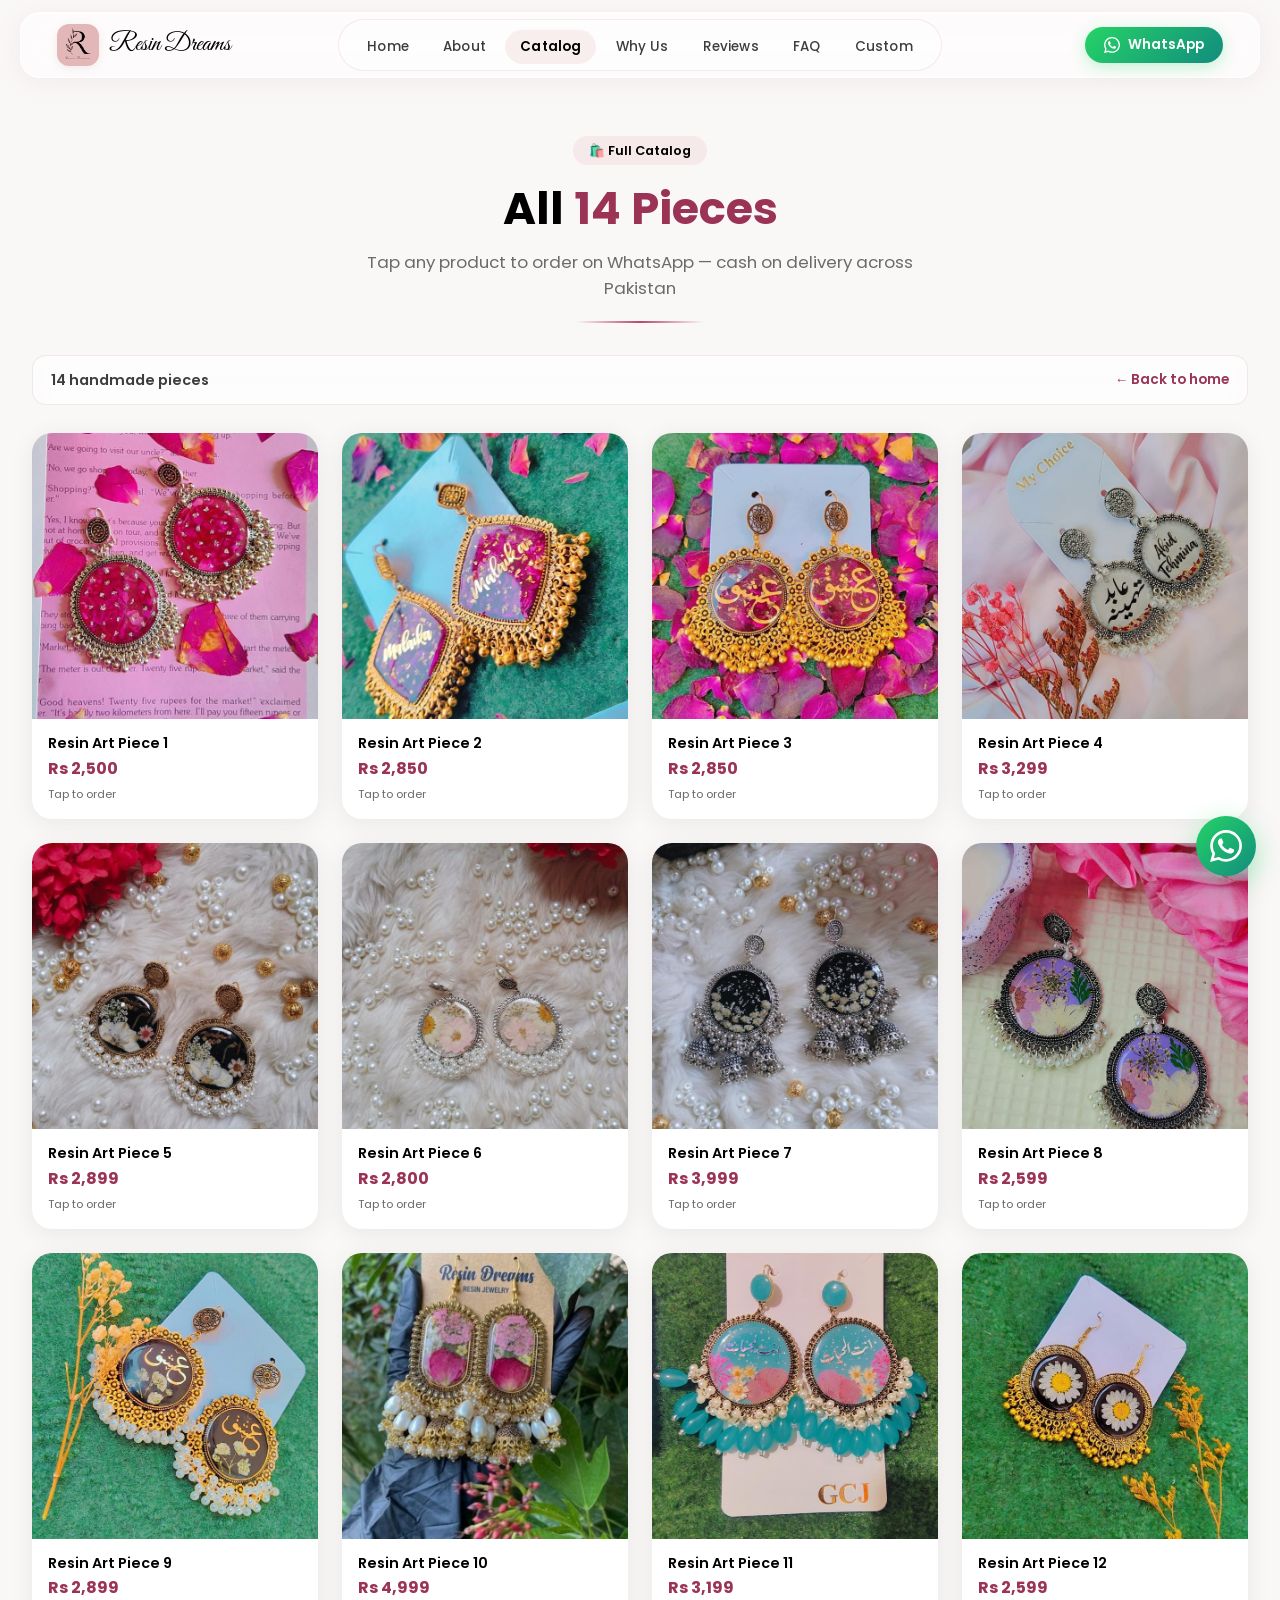
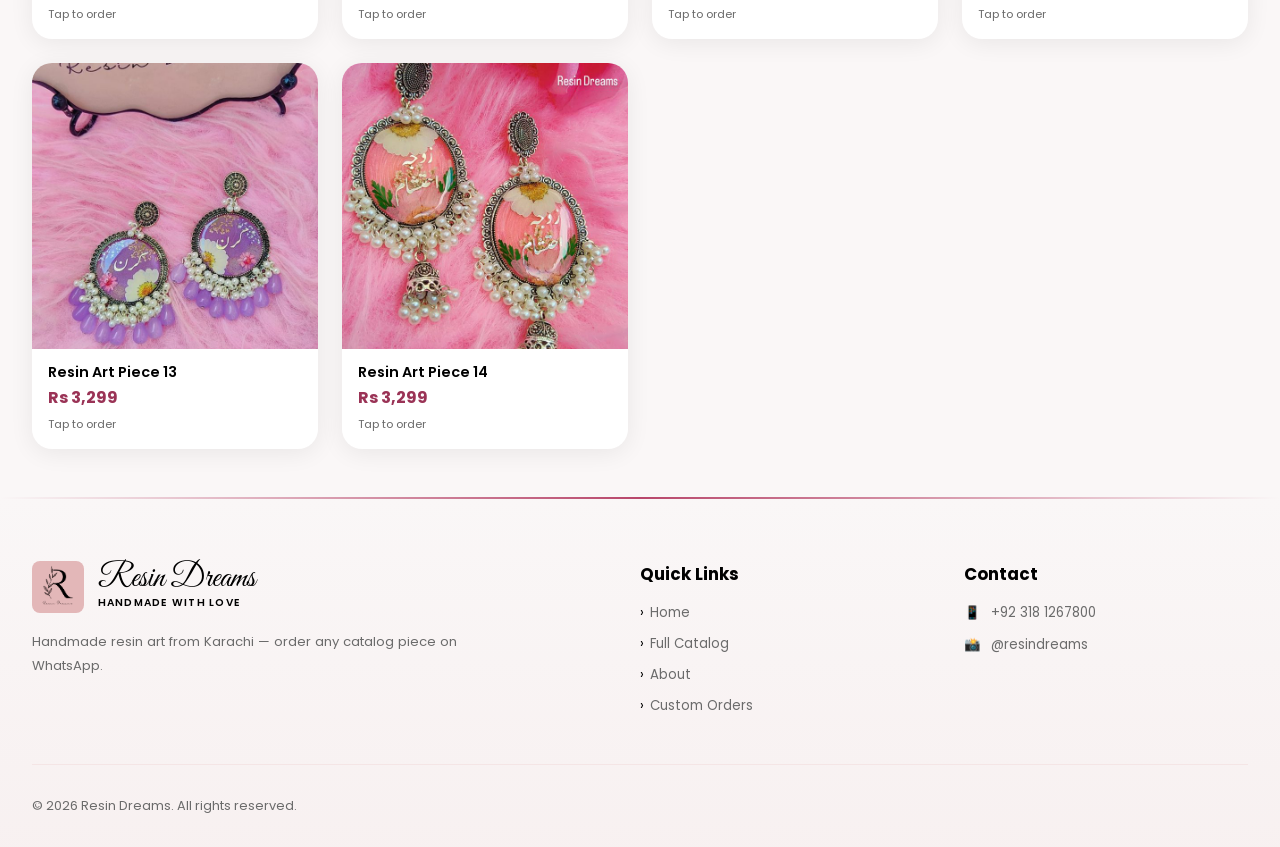
==== commit 516108e0: "added" ====
--- a/catalog.html
+++ b/catalog.html
@@ -11,8 +11,8 @@
   <link rel="preload" href="CSS/styles.css" as="style" />
   <link rel="preconnect" href="https://fonts.googleapis.com" />
   <link rel="preconnect" href="https://fonts.gstatic.com" crossorigin />
-  <link rel="stylesheet" href="https://fonts.googleapis.com/css2?family=Great+Vibes&family=Poppins:wght@400;600;700&display=swap" media="print" onload="this.media='all'" />
-  <noscript><link rel="stylesheet" href="https://fonts.googleapis.com/css2?family=Great+Vibes&family=Poppins:wght@400;600;700&display=swap" /></noscript>
+  <link rel="stylesheet" href="https://fonts.googleapis.com/css2?family=Great+Vibes&family=Poppins:wght@400;600&display=swap" media="print" onload="this.media='all'" />
+  <noscript><link rel="stylesheet" href="https://fonts.googleapis.com/css2?family=Great+Vibes&family=Poppins:wght@400;600&display=swap" /></noscript>
   <link rel="stylesheet" href="CSS/styles.css" />
   <link rel="stylesheet" href="CSS/catalog.css" />
 </head>
@@ -83,20 +83,20 @@
 
   <main class="catalog-main">
     <div class="container">
-      <header class="catalog-hero reveal">
+      <header class="catalog-hero">
         <div class="pill-label">🛍️ Full Catalog</div>
         <h1 class="section-title font-playfair">All <span class="gold-text">14 Pieces</span></h1>
         <p class="section-sub">Tap any product to order on WhatsApp — cash on delivery across Pakistan</p>
         <div class="section-divider-wrap"><hr class="divider" /></div>
       </header>
-      <div class="catalog-toolbar reveal">
+      <div class="catalog-toolbar">
         <span class="catalog-count">14 handmade pieces</span>
         <a href="index.html#products" class="catalog-back">← Back to home</a>
       </div>
       <div class="catalog-grid">
-        <button type="button" class="catalog-item reveal-scale delay-1" data-name="Resin Art Piece 1" data-price="2500" data-image="images/product1.jpeg" aria-label="View Resin Art Piece 1, Rs 2,500">
-          <span class="catalog-item-img-wrap">
-            <img src="images/product1.jpeg" alt="Resin Art Piece 1" width="400" height="400" loading="lazy" decoding="async" />
+        <button type="button" class="catalog-item" data-name="Resin Art Piece 1" data-price="2500" data-image="images/product1.jpg" aria-label="View Resin Art Piece 1, Rs 2,500">
+          <span class="catalog-item-img-wrap">
+            <img src="images/product1.jpg" alt="Resin Art Piece 1" width="400" height="400" loading="lazy" decoding="async" />
           </span>
           <span class="catalog-item-body">
             <span class="catalog-item-name">Resin Art Piece 1</span>
@@ -104,9 +104,9 @@
             <span class="catalog-item-hint">Tap to order</span>
           </span>
         </button>
-        <button type="button" class="catalog-item reveal-scale delay-2" data-name="Resin Art Piece 2" data-price="2850" data-image="images/product2.jpeg" aria-label="View Resin Art Piece 2, Rs 2,850">
-          <span class="catalog-item-img-wrap">
-            <img src="images/product2.jpeg" alt="Resin Art Piece 2" width="400" height="400" loading="lazy" decoding="async" />
+        <button type="button" class="catalog-item" data-name="Resin Art Piece 2" data-price="2850" data-image="images/product2.jpg" aria-label="View Resin Art Piece 2, Rs 2,850">
+          <span class="catalog-item-img-wrap">
+            <img src="images/product2.jpg" alt="Resin Art Piece 2" width="400" height="400" loading="lazy" decoding="async" />
           </span>
           <span class="catalog-item-body">
             <span class="catalog-item-name">Resin Art Piece 2</span>
@@ -114,9 +114,9 @@
             <span class="catalog-item-hint">Tap to order</span>
           </span>
         </button>
-        <button type="button" class="catalog-item reveal-scale delay-3" data-name="Resin Art Piece 3" data-price="2850" data-image="images/product3.jpeg" aria-label="View Resin Art Piece 3, Rs 2,850">
-          <span class="catalog-item-img-wrap">
-            <img src="images/product3.jpeg" alt="Resin Art Piece 3" width="400" height="400" loading="lazy" decoding="async" />
+        <button type="button" class="catalog-item" data-name="Resin Art Piece 3" data-price="2850" data-image="images/product3.jpg" aria-label="View Resin Art Piece 3, Rs 2,850">
+          <span class="catalog-item-img-wrap">
+            <img src="images/product3.jpg" alt="Resin Art Piece 3" width="400" height="400" loading="lazy" decoding="async" />
           </span>
           <span class="catalog-item-body">
             <span class="catalog-item-name">Resin Art Piece 3</span>
@@ -124,9 +124,9 @@
             <span class="catalog-item-hint">Tap to order</span>
           </span>
         </button>
-        <button type="button" class="catalog-item reveal-scale delay-4" data-name="Resin Art Piece 4" data-price="3299" data-image="images/product4.jpeg" aria-label="View Resin Art Piece 4, Rs 3,299">
-          <span class="catalog-item-img-wrap">
-            <img src="images/product4.jpeg" alt="Resin Art Piece 4" width="400" height="400" loading="lazy" decoding="async" />
+        <button type="button" class="catalog-item" data-name="Resin Art Piece 4" data-price="3299" data-image="images/product4.jpg" aria-label="View Resin Art Piece 4, Rs 3,299">
+          <span class="catalog-item-img-wrap">
+            <img src="images/product4.jpg" alt="Resin Art Piece 4" width="400" height="400" loading="lazy" decoding="async" />
           </span>
           <span class="catalog-item-body">
             <span class="catalog-item-name">Resin Art Piece 4</span>
@@ -134,9 +134,9 @@
             <span class="catalog-item-hint">Tap to order</span>
           </span>
         </button>
-        <button type="button" class="catalog-item reveal-scale delay-5" data-name="Resin Art Piece 5" data-price="2899" data-image="images/product5.jpeg" aria-label="View Resin Art Piece 5, Rs 2,899">
-          <span class="catalog-item-img-wrap">
-            <img src="images/product5.jpeg" alt="Resin Art Piece 5" width="400" height="400" loading="lazy" decoding="async" />
+        <button type="button" class="catalog-item" data-name="Resin Art Piece 5" data-price="2899" data-image="images/product5.jpg" aria-label="View Resin Art Piece 5, Rs 2,899">
+          <span class="catalog-item-img-wrap">
+            <img src="images/product5.jpg" alt="Resin Art Piece 5" width="400" height="400" loading="lazy" decoding="async" />
           </span>
           <span class="catalog-item-body">
             <span class="catalog-item-name">Resin Art Piece 5</span>
@@ -144,9 +144,9 @@
             <span class="catalog-item-hint">Tap to order</span>
           </span>
         </button>
-        <button type="button" class="catalog-item reveal-scale delay-5" data-name="Resin Art Piece 6" data-price="2800" data-image="images/product6.jpeg" aria-label="View Resin Art Piece 6, Rs 2,800">
-          <span class="catalog-item-img-wrap">
-            <img src="images/product6.jpeg" alt="Resin Art Piece 6" width="400" height="400" loading="lazy" decoding="async" />
+        <button type="button" class="catalog-item" data-name="Resin Art Piece 6" data-price="2800" data-image="images/product6.jpg" aria-label="View Resin Art Piece 6, Rs 2,800">
+          <span class="catalog-item-img-wrap">
+            <img src="images/product6.jpg" alt="Resin Art Piece 6" width="400" height="400" loading="lazy" decoding="async" />
           </span>
           <span class="catalog-item-body">
             <span class="catalog-item-name">Resin Art Piece 6</span>
@@ -154,9 +154,9 @@
             <span class="catalog-item-hint">Tap to order</span>
           </span>
         </button>
-        <button type="button" class="catalog-item reveal-scale delay-5" data-name="Resin Art Piece 7" data-price="3999" data-image="images/product7.jpeg" aria-label="View Resin Art Piece 7, Rs 3,999">
-          <span class="catalog-item-img-wrap">
-            <img src="images/product7.jpeg" alt="Resin Art Piece 7" width="400" height="400" loading="lazy" decoding="async" />
+        <button type="button" class="catalog-item" data-name="Resin Art Piece 7" data-price="3999" data-image="images/product7.jpg" aria-label="View Resin Art Piece 7, Rs 3,999">
+          <span class="catalog-item-img-wrap">
+            <img src="images/product7.jpg" alt="Resin Art Piece 7" width="400" height="400" loading="lazy" decoding="async" />
           </span>
           <span class="catalog-item-body">
             <span class="catalog-item-name">Resin Art Piece 7</span>
@@ -164,9 +164,9 @@
             <span class="catalog-item-hint">Tap to order</span>
           </span>
         </button>
-        <button type="button" class="catalog-item reveal-scale delay-5" data-name="Resin Art Piece 8" data-price="2599" data-image="images/product8.jpeg" aria-label="View Resin Art Piece 8, Rs 2,599">
-          <span class="catalog-item-img-wrap">
-            <img src="images/product8.jpeg" alt="Resin Art Piece 8" width="400" height="400" loading="lazy" decoding="async" />
+        <button type="button" class="catalog-item" data-name="Resin Art Piece 8" data-price="2599" data-image="images/product8.jpg" aria-label="View Resin Art Piece 8, Rs 2,599">
+          <span class="catalog-item-img-wrap">
+            <img src="images/product8.jpg" alt="Resin Art Piece 8" width="400" height="400" loading="lazy" decoding="async" />
           </span>
           <span class="catalog-item-body">
             <span class="catalog-item-name">Resin Art Piece 8</span>
@@ -174,9 +174,9 @@
             <span class="catalog-item-hint">Tap to order</span>
           </span>
         </button>
-        <button type="button" class="catalog-item reveal-scale delay-5" data-name="Resin Art Piece 9" data-price="2899" data-image="images/product9.jpeg" aria-label="View Resin Art Piece 9, Rs 2,899">
-          <span class="catalog-item-img-wrap">
-            <img src="images/product9.jpeg" alt="Resin Art Piece 9" width="400" height="400" loading="lazy" decoding="async" />
+        <button type="button" class="catalog-item" data-name="Resin Art Piece 9" data-price="2899" data-image="images/product9.jpg" aria-label="View Resin Art Piece 9, Rs 2,899">
+          <span class="catalog-item-img-wrap">
+            <img src="images/product9.jpg" alt="Resin Art Piece 9" width="400" height="400" loading="lazy" decoding="async" />
           </span>
           <span class="catalog-item-body">
             <span class="catalog-item-name">Resin Art Piece 9</span>
@@ -184,9 +184,9 @@
             <span class="catalog-item-hint">Tap to order</span>
           </span>
         </button>
-        <button type="button" class="catalog-item reveal-scale delay-5" data-name="Resin Art Piece 10" data-price="4999" data-image="images/product10.jpeg" aria-label="View Resin Art Piece 10, Rs 4,999">
-          <span class="catalog-item-img-wrap">
-            <img src="images/product10.jpeg" alt="Resin Art Piece 10" width="400" height="400" loading="lazy" decoding="async" />
+        <button type="button" class="catalog-item" data-name="Resin Art Piece 10" data-price="4999" data-image="images/product10.jpg" aria-label="View Resin Art Piece 10, Rs 4,999">
+          <span class="catalog-item-img-wrap">
+            <img src="images/product10.jpg" alt="Resin Art Piece 10" width="400" height="400" loading="lazy" decoding="async" />
           </span>
           <span class="catalog-item-body">
             <span class="catalog-item-name">Resin Art Piece 10</span>
@@ -194,9 +194,9 @@
             <span class="catalog-item-hint">Tap to order</span>
           </span>
         </button>
-        <button type="button" class="catalog-item reveal-scale delay-5" data-name="Resin Art Piece 11" data-price="3199" data-image="images/product11.jpeg" aria-label="View Resin Art Piece 11, Rs 3,199">
-          <span class="catalog-item-img-wrap">
-            <img src="images/product11.jpeg" alt="Resin Art Piece 11" width="400" height="400" loading="lazy" decoding="async" />
+        <button type="button" class="catalog-item" data-name="Resin Art Piece 11" data-price="3199" data-image="images/product11.jpg" aria-label="View Resin Art Piece 11, Rs 3,199">
+          <span class="catalog-item-img-wrap">
+            <img src="images/product11.jpg" alt="Resin Art Piece 11" width="400" height="400" loading="lazy" decoding="async" />
           </span>
           <span class="catalog-item-body">
             <span class="catalog-item-name">Resin Art Piece 11</span>
@@ -204,9 +204,9 @@
             <span class="catalog-item-hint">Tap to order</span>
           </span>
         </button>
-        <button type="button" class="catalog-item reveal-scale delay-5" data-name="Resin Art Piece 12" data-price="2599" data-image="images/product12.jpeg" aria-label="View Resin Art Piece 12, Rs 2,599">
-          <span class="catalog-item-img-wrap">
-            <img src="images/product12.jpeg" alt="Resin Art Piece 12" width="400" height="400" loading="lazy" decoding="async" />
+        <button type="button" class="catalog-item" data-name="Resin Art Piece 12" data-price="2599" data-image="images/product12.jpg" aria-label="View Resin Art Piece 12, Rs 2,599">
+          <span class="catalog-item-img-wrap">
+            <img src="images/product12.jpg" alt="Resin Art Piece 12" width="400" height="400" loading="lazy" decoding="async" />
           </span>
           <span class="catalog-item-body">
             <span class="catalog-item-name">Resin Art Piece 12</span>
@@ -214,9 +214,9 @@
             <span class="catalog-item-hint">Tap to order</span>
           </span>
         </button>
-        <button type="button" class="catalog-item reveal-scale delay-5" data-name="Resin Art Piece 13" data-price="3299" data-image="images/product13.jpeg" aria-label="View Resin Art Piece 13, Rs 3,299">
-          <span class="catalog-item-img-wrap">
-            <img src="images/product13.jpeg" alt="Resin Art Piece 13" width="400" height="400" loading="lazy" decoding="async" />
+        <button type="button" class="catalog-item" data-name="Resin Art Piece 13" data-price="3299" data-image="images/product13.jpg" aria-label="View Resin Art Piece 13, Rs 3,299">
+          <span class="catalog-item-img-wrap">
+            <img src="images/product13.jpg" alt="Resin Art Piece 13" width="400" height="400" loading="lazy" decoding="async" />
           </span>
           <span class="catalog-item-body">
             <span class="catalog-item-name">Resin Art Piece 13</span>
@@ -224,9 +224,9 @@
             <span class="catalog-item-hint">Tap to order</span>
           </span>
         </button>
-        <button type="button" class="catalog-item reveal-scale delay-5" data-name="Resin Art Piece 14" data-price="3299" data-image="images/product14.jpeg" aria-label="View Resin Art Piece 14, Rs 3,299">
-          <span class="catalog-item-img-wrap">
-            <img src="images/product14.jpeg" alt="Resin Art Piece 14" width="400" height="400" loading="lazy" decoding="async" />
+        <button type="button" class="catalog-item" data-name="Resin Art Piece 14" data-price="3299" data-image="images/product14.jpg" aria-label="View Resin Art Piece 14, Rs 3,299">
+          <span class="catalog-item-img-wrap">
+            <img src="images/product14.jpg" alt="Resin Art Piece 14" width="400" height="400" loading="lazy" decoding="async" />
           </span>
           <span class="catalog-item-body">
             <span class="catalog-item-name">Resin Art Piece 14</span>
--- a/CSS/styles.css
+++ b/CSS/styles.css
@@ -1323,6 +1323,19 @@
     overflow: hidden;
 }
 
+/* Always visible — no scroll-reveal hide on collections */
+#products .reveal,
+#products .reveal-scale,
+#products .products-cta {
+    opacity: 1;
+    transform: none;
+}
+
+#products .container {
+    position: relative;
+    z-index: 1;
+}
+
 .products-bg {
     position: absolute;
     inset: 0;
--- a/CSS/styles.css
+++ b/CSS/styles.css
@@ -1323,6 +1323,19 @@
     overflow: hidden;
 }
 
+/* Always visible — no scroll-reveal hide on collections */
+#products .reveal,
+#products .reveal-scale,
+#products .products-cta {
+    opacity: 1;
+    transform: none;
+}
+
+#products .container {
+    position: relative;
+    z-index: 1;
+}
+
 .products-bg {
     position: absolute;
     inset: 0;
--- a/CSS/catalog.css
+++ b/CSS/catalog.css
@@ -3,6 +3,14 @@
 ============================================================ */
 .page-catalog {
   background: var(--pearl-white);
+}
+
+/* Catalog always visible — no scroll-reveal hide */
+.page-catalog .catalog-item,
+.page-catalog .catalog-hero,
+.page-catalog .catalog-toolbar {
+  opacity: 1;
+  transform: none;
 }
 
 .page-catalog #sparkle-container {
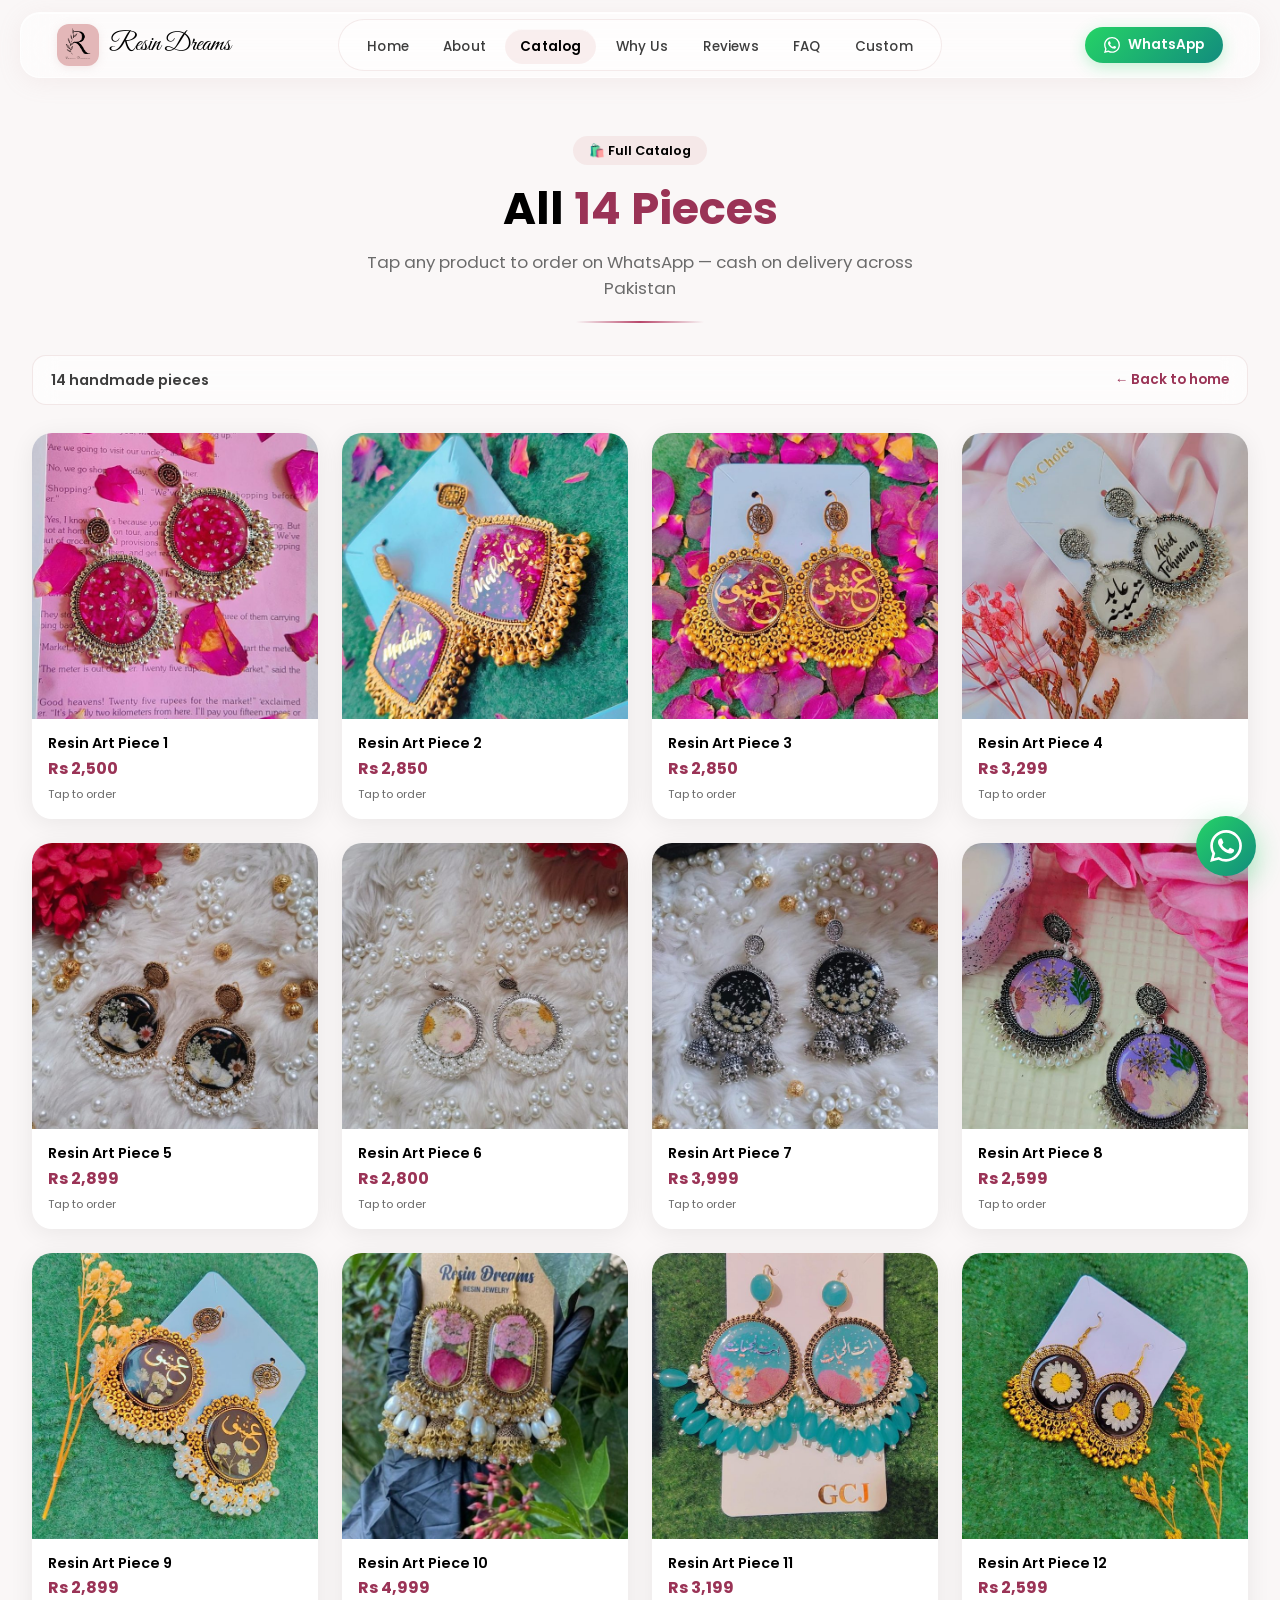
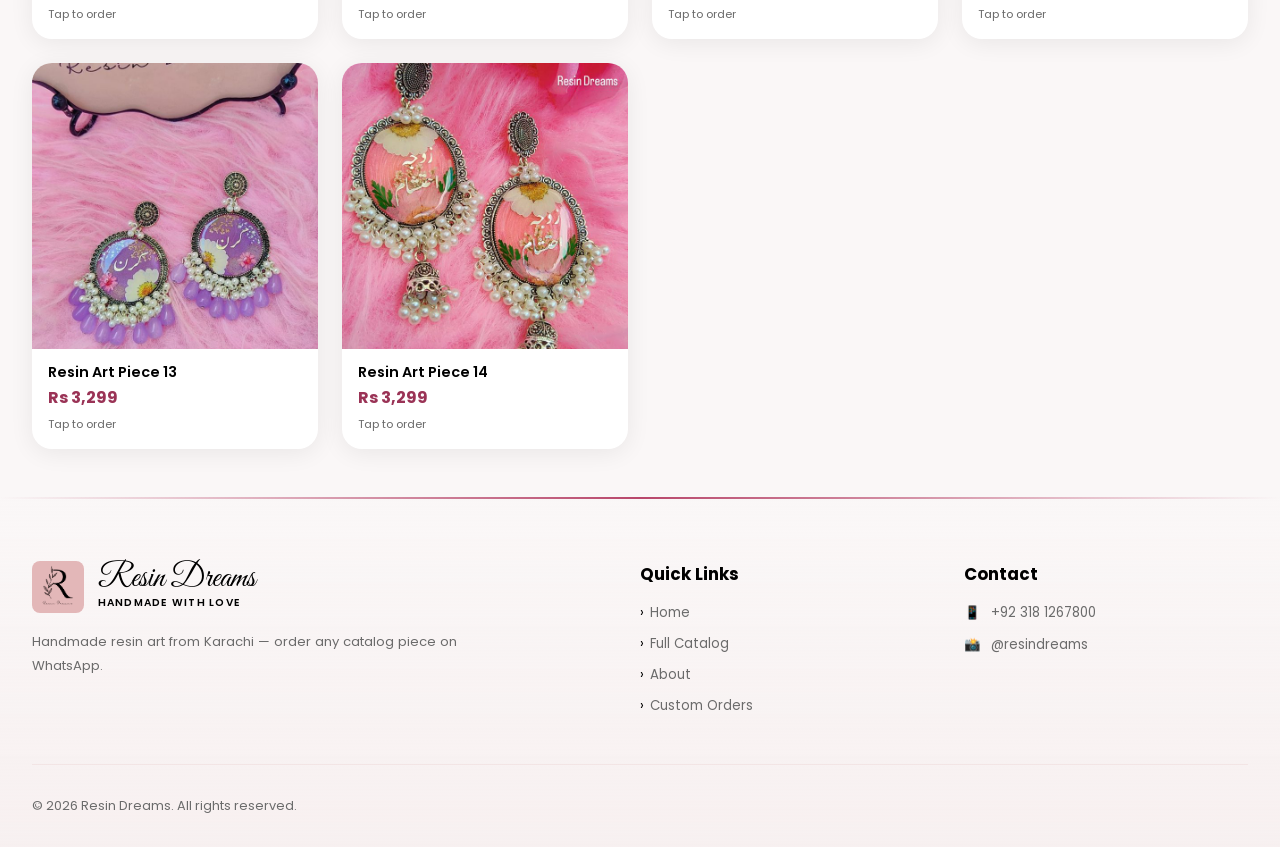
==== commit 263b4e87: "added" ====
--- a/catalog.html
+++ b/catalog.html
@@ -15,8 +15,25 @@
   <noscript><link rel="stylesheet" href="https://fonts.googleapis.com/css2?family=Great+Vibes&family=Poppins:wght@400;600&display=swap" /></noscript>
   <link rel="stylesheet" href="CSS/styles.css" />
   <link rel="stylesheet" href="CSS/catalog.css" />
+  <noscript>
+    <style>
+      .catalog-page-intro { display: none !important; }
+      .page-catalog .catalog-hero,
+      .page-catalog .catalog-toolbar,
+      .page-catalog .catalog-item { opacity: 1 !important; transform: none !important; }
+    </style>
+  </noscript>
 </head>
 <body class="page-catalog">
+
+  <div class="catalog-page-intro" aria-hidden="true">
+    <div class="catalog-intro-inner">
+      <img src="images/logo.png" alt="" class="catalog-intro-logo" width="88" height="88" decoding="async" />
+      <p class="catalog-intro-brand">Resin Dreams</p>
+      <p class="catalog-intro-tag">Full Catalog</p>
+      <span class="catalog-intro-shimmer" aria-hidden="true"></span>
+    </div>
+  </div>
 
   <nav id="navbar" role="navigation" aria-label="Main navigation">
     <div class="container">
--- a/CSS/catalog.css
+++ b/CSS/catalog.css
@@ -5,17 +5,179 @@
   background: var(--pearl-white);
 }
 
-/* Catalog always visible — no scroll-reveal hide */
-.page-catalog .catalog-item,
-.page-catalog .catalog-hero,
-.page-catalog .catalog-toolbar {
-  opacity: 1;
-  transform: none;
-}
-
 .page-catalog #sparkle-container {
   display: none;
 }
+
+/* ── Opening page intro ── */
+.catalog-page-intro {
+  position: fixed;
+  inset: 0;
+  z-index: 180;
+  display: flex;
+  align-items: center;
+  justify-content: center;
+  background: linear-gradient(
+    165deg,
+    var(--pearl-white) 0%,
+    rgba(227, 183, 184, 0.28) 42%,
+    var(--pearl-white) 100%
+  );
+  pointer-events: none;
+  opacity: 1;
+  visibility: visible;
+  transition: opacity 0.55s ease, visibility 0.55s ease;
+}
+
+.catalog-intro-inner {
+  display: flex;
+  flex-direction: column;
+  align-items: center;
+  gap: 0.35rem;
+  text-align: center;
+}
+
+.catalog-intro-logo {
+  width: clamp(4.5rem, 14vw, 5.5rem);
+  height: auto;
+  margin-bottom: 0.35rem;
+  opacity: 0;
+  transform: scale(0.72);
+}
+
+.catalog-intro-brand {
+  font-family: 'Great Vibes', cursive;
+  font-size: clamp(2rem, 7vw, 2.75rem);
+  color: var(--text-dark);
+  line-height: 1.1;
+  opacity: 0;
+  transform: translateY(12px);
+}
+
+.catalog-intro-tag {
+  font-size: 0.8rem;
+  font-weight: 600;
+  letter-spacing: 0.14em;
+  text-transform: uppercase;
+  color: var(--accent-pink-deep);
+  opacity: 0;
+  transform: translateY(8px);
+}
+
+.catalog-intro-shimmer {
+  display: block;
+  width: 4.5rem;
+  height: 3px;
+  margin-top: 1rem;
+  border-radius: 100px;
+  background: linear-gradient(90deg, transparent, var(--accent-pink), transparent);
+  background-size: 200% 100%;
+  opacity: 0;
+}
+
+.page-catalog.catalog-intro-play .catalog-intro-logo {
+  animation: catalog-intro-pop 0.6s var(--ease-luxury) forwards;
+}
+
+.page-catalog.catalog-intro-play .catalog-intro-brand {
+  animation: catalog-intro-rise 0.55s var(--ease-luxury) 0.12s forwards;
+}
+
+.page-catalog.catalog-intro-play .catalog-intro-tag {
+  animation: catalog-intro-rise 0.5s var(--ease-luxury) 0.22s forwards;
+}
+
+.page-catalog.catalog-intro-play .catalog-intro-shimmer {
+  animation: catalog-intro-shimmer 0.9s ease 0.35s forwards,
+    catalog-intro-line 1.2s ease-in-out 0.35s infinite;
+}
+
+.page-catalog.catalog-intro-done .catalog-page-intro {
+  opacity: 0;
+  visibility: hidden;
+}
+
+@keyframes catalog-intro-pop {
+  0% {
+    opacity: 0;
+    transform: scale(0.72);
+  }
+  65% {
+    transform: scale(1.06);
+  }
+  100% {
+    opacity: 1;
+    transform: scale(1);
+  }
+}
+
+@keyframes catalog-intro-rise {
+  to {
+    opacity: 1;
+    transform: translateY(0);
+  }
+}
+
+@keyframes catalog-intro-shimmer {
+  to {
+    opacity: 1;
+  }
+}
+
+@keyframes catalog-intro-line {
+  0% {
+    background-position: 200% 0;
+  }
+  100% {
+    background-position: -200% 0;
+  }
+}
+
+/* ── Content entrance (after intro) ── */
+@keyframes catalog-rise {
+  from {
+    opacity: 0;
+    transform: translateY(24px);
+  }
+  to {
+    opacity: 1;
+    transform: translateY(0);
+  }
+}
+
+.page-catalog:not(.catalog-ready) .catalog-hero,
+.page-catalog:not(.catalog-ready) .catalog-toolbar,
+.page-catalog:not(.catalog-ready) .catalog-item {
+  opacity: 0;
+  transform: translateY(24px);
+}
+
+.page-catalog.catalog-ready .catalog-hero {
+  animation: catalog-rise 0.65s var(--ease-luxury) forwards;
+}
+
+.page-catalog.catalog-ready .catalog-toolbar {
+  animation: catalog-rise 0.6s var(--ease-luxury) 0.08s forwards;
+}
+
+.page-catalog.catalog-ready .catalog-item {
+  animation: catalog-rise 0.5s var(--ease-luxury) forwards;
+}
+
+.page-catalog.catalog-ready .catalog-item:nth-child(1) { animation-delay: 0.14s; }
+.page-catalog.catalog-ready .catalog-item:nth-child(2) { animation-delay: 0.18s; }
+.page-catalog.catalog-ready .catalog-item:nth-child(3) { animation-delay: 0.22s; }
+.page-catalog.catalog-ready .catalog-item:nth-child(4) { animation-delay: 0.26s; }
+.page-catalog.catalog-ready .catalog-item:nth-child(5) { animation-delay: 0.3s; }
+.page-catalog.catalog-ready .catalog-item:nth-child(6) { animation-delay: 0.34s; }
+.page-catalog.catalog-ready .catalog-item:nth-child(7) { animation-delay: 0.38s; }
+.page-catalog.catalog-ready .catalog-item:nth-child(8) { animation-delay: 0.42s; }
+.page-catalog.catalog-ready .catalog-item:nth-child(9) { animation-delay: 0.46s; }
+.page-catalog.catalog-ready .catalog-item:nth-child(10) { animation-delay: 0.5s; }
+.page-catalog.catalog-ready .catalog-item:nth-child(11) { animation-delay: 0.54s; }
+.page-catalog.catalog-ready .catalog-item:nth-child(12) { animation-delay: 0.58s; }
+.page-catalog.catalog-ready .catalog-item:nth-child(13) { animation-delay: 0.62s; }
+.page-catalog.catalog-ready .catalog-item:nth-child(14) { animation-delay: 0.66s; }
 
 .catalog-main {
   padding-top: calc(5.5rem + env(safe-area-inset-top, 0px));
@@ -294,6 +456,23 @@
 }
 
 @media (prefers-reduced-motion: reduce) {
+  .catalog-page-intro {
+    display: none;
+  }
+
+  .page-catalog:not(.catalog-ready) .catalog-hero,
+  .page-catalog:not(.catalog-ready) .catalog-toolbar,
+  .page-catalog:not(.catalog-ready) .catalog-item {
+    opacity: 1;
+    transform: none;
+  }
+
+  .page-catalog.catalog-ready .catalog-hero,
+  .page-catalog.catalog-ready .catalog-toolbar,
+  .page-catalog.catalog-ready .catalog-item {
+    animation: none;
+  }
+
   .order-modal-panel,
   .order-modal-backdrop,
   .order-modal-cta {
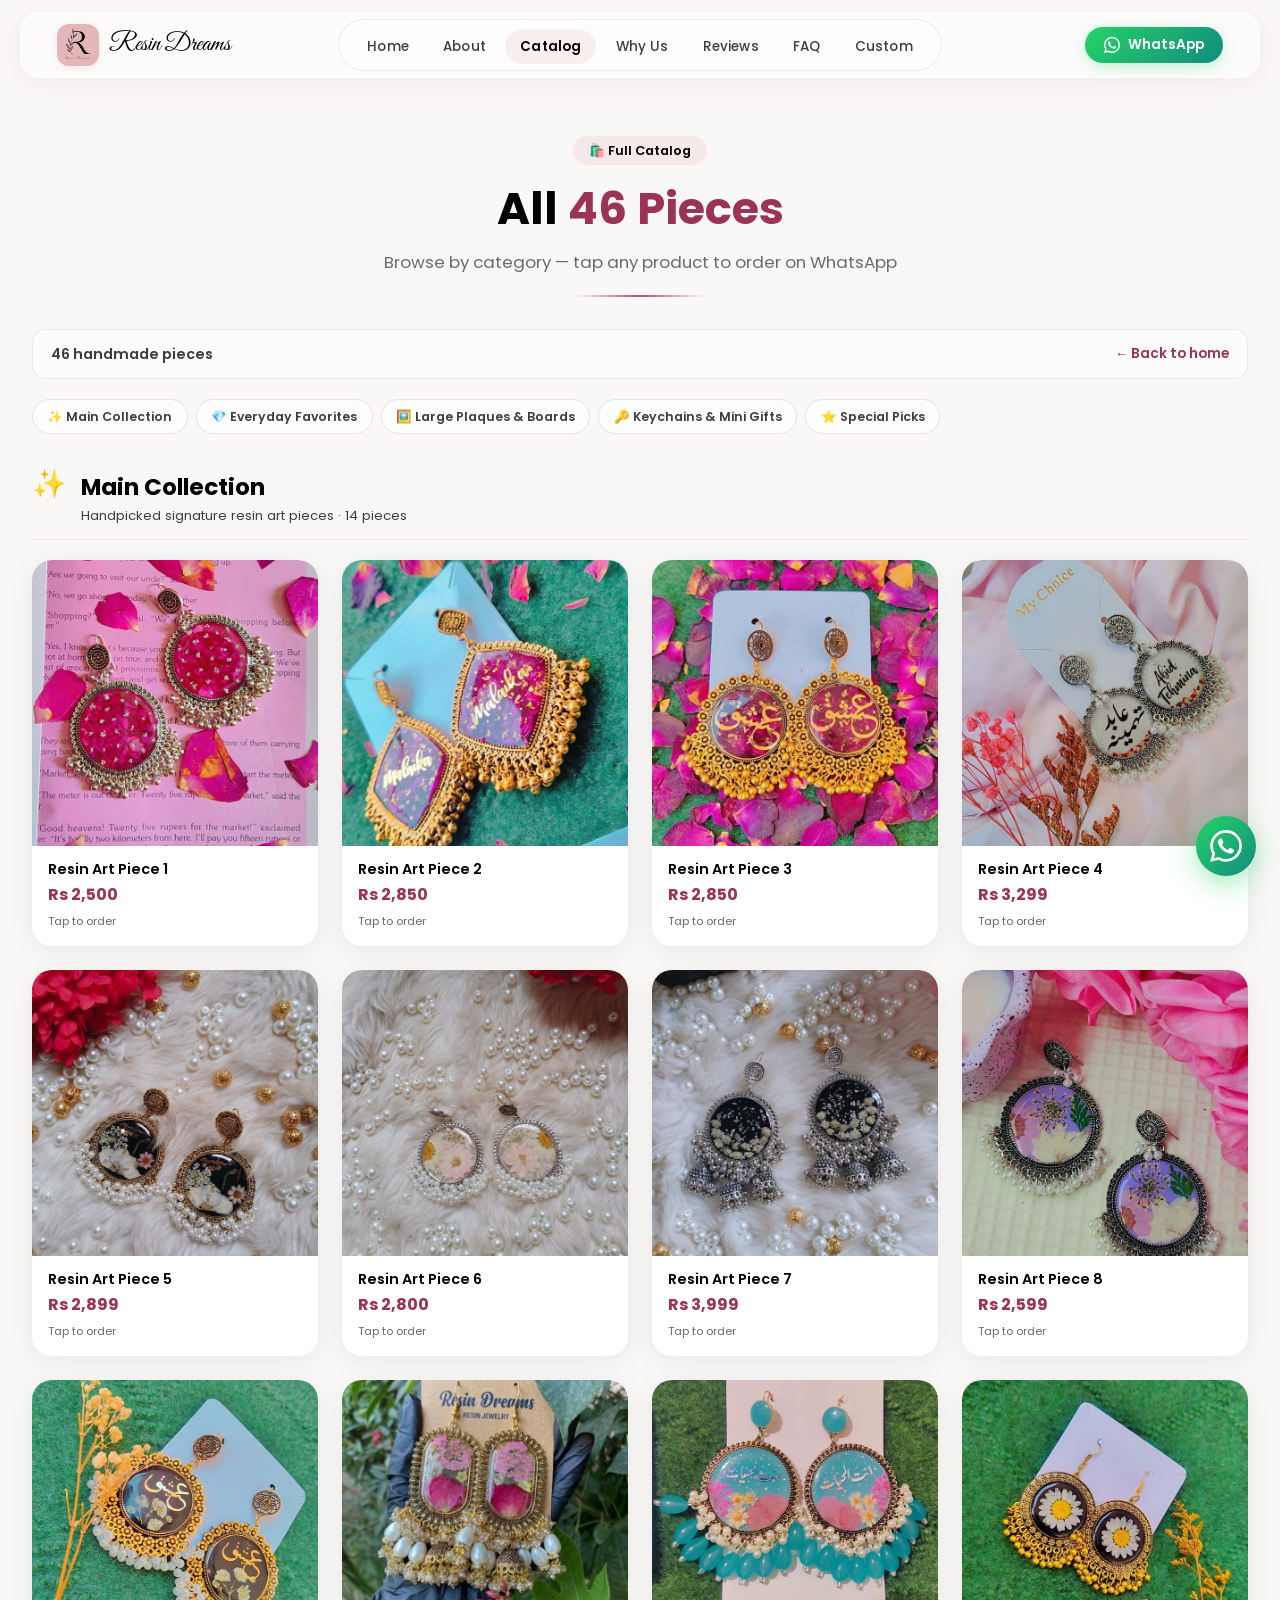
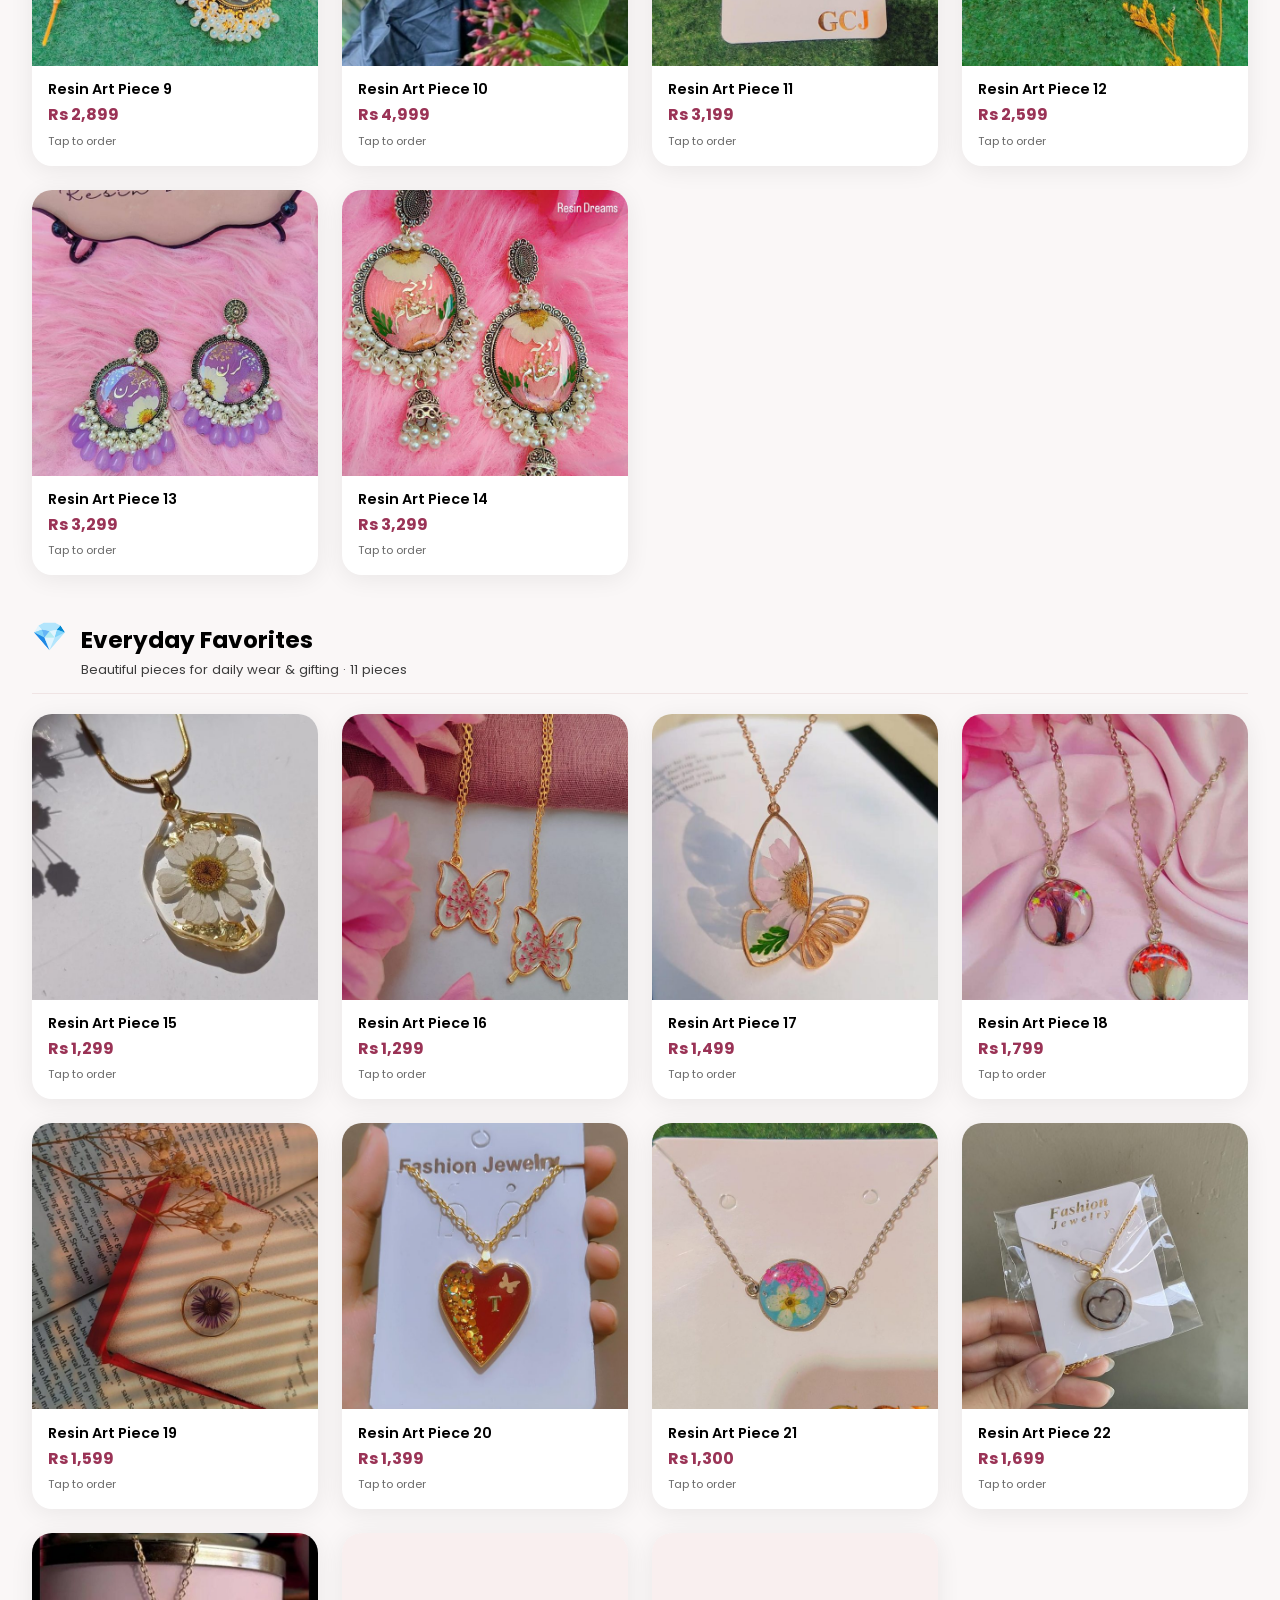
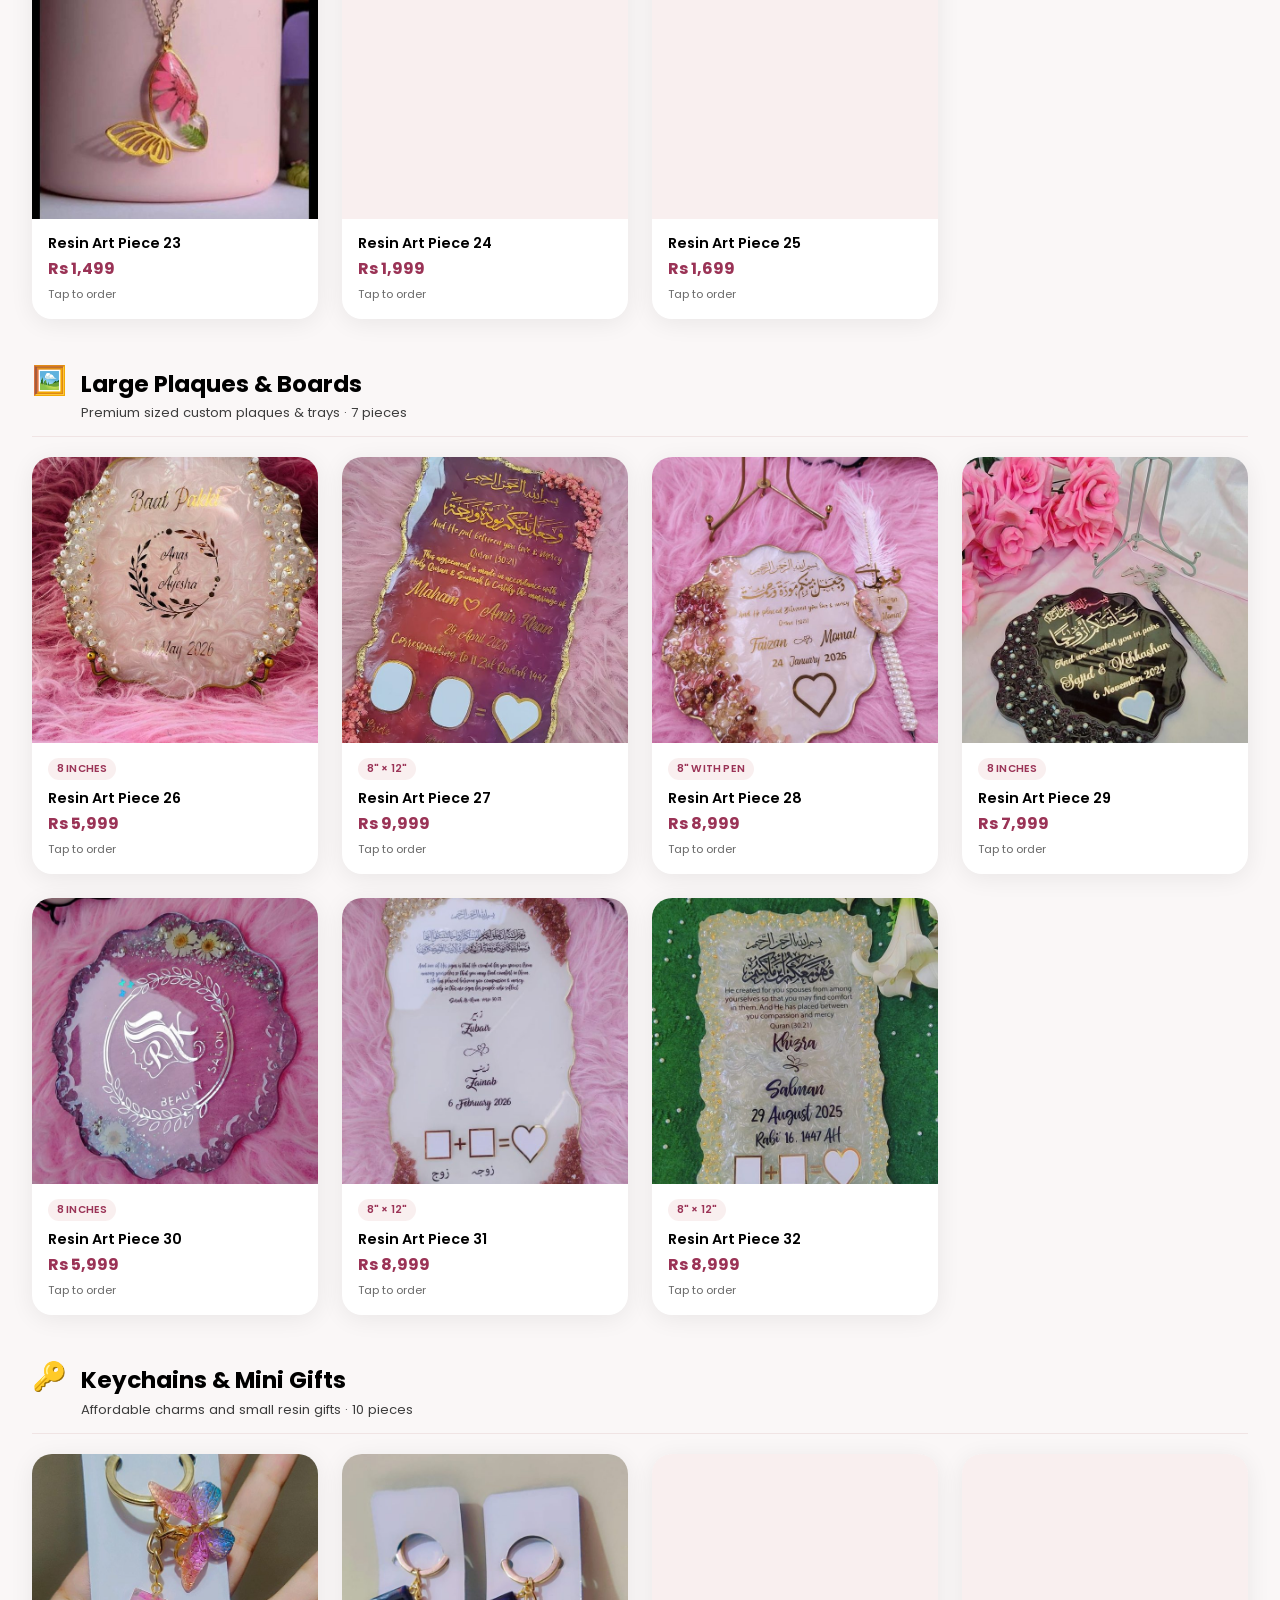
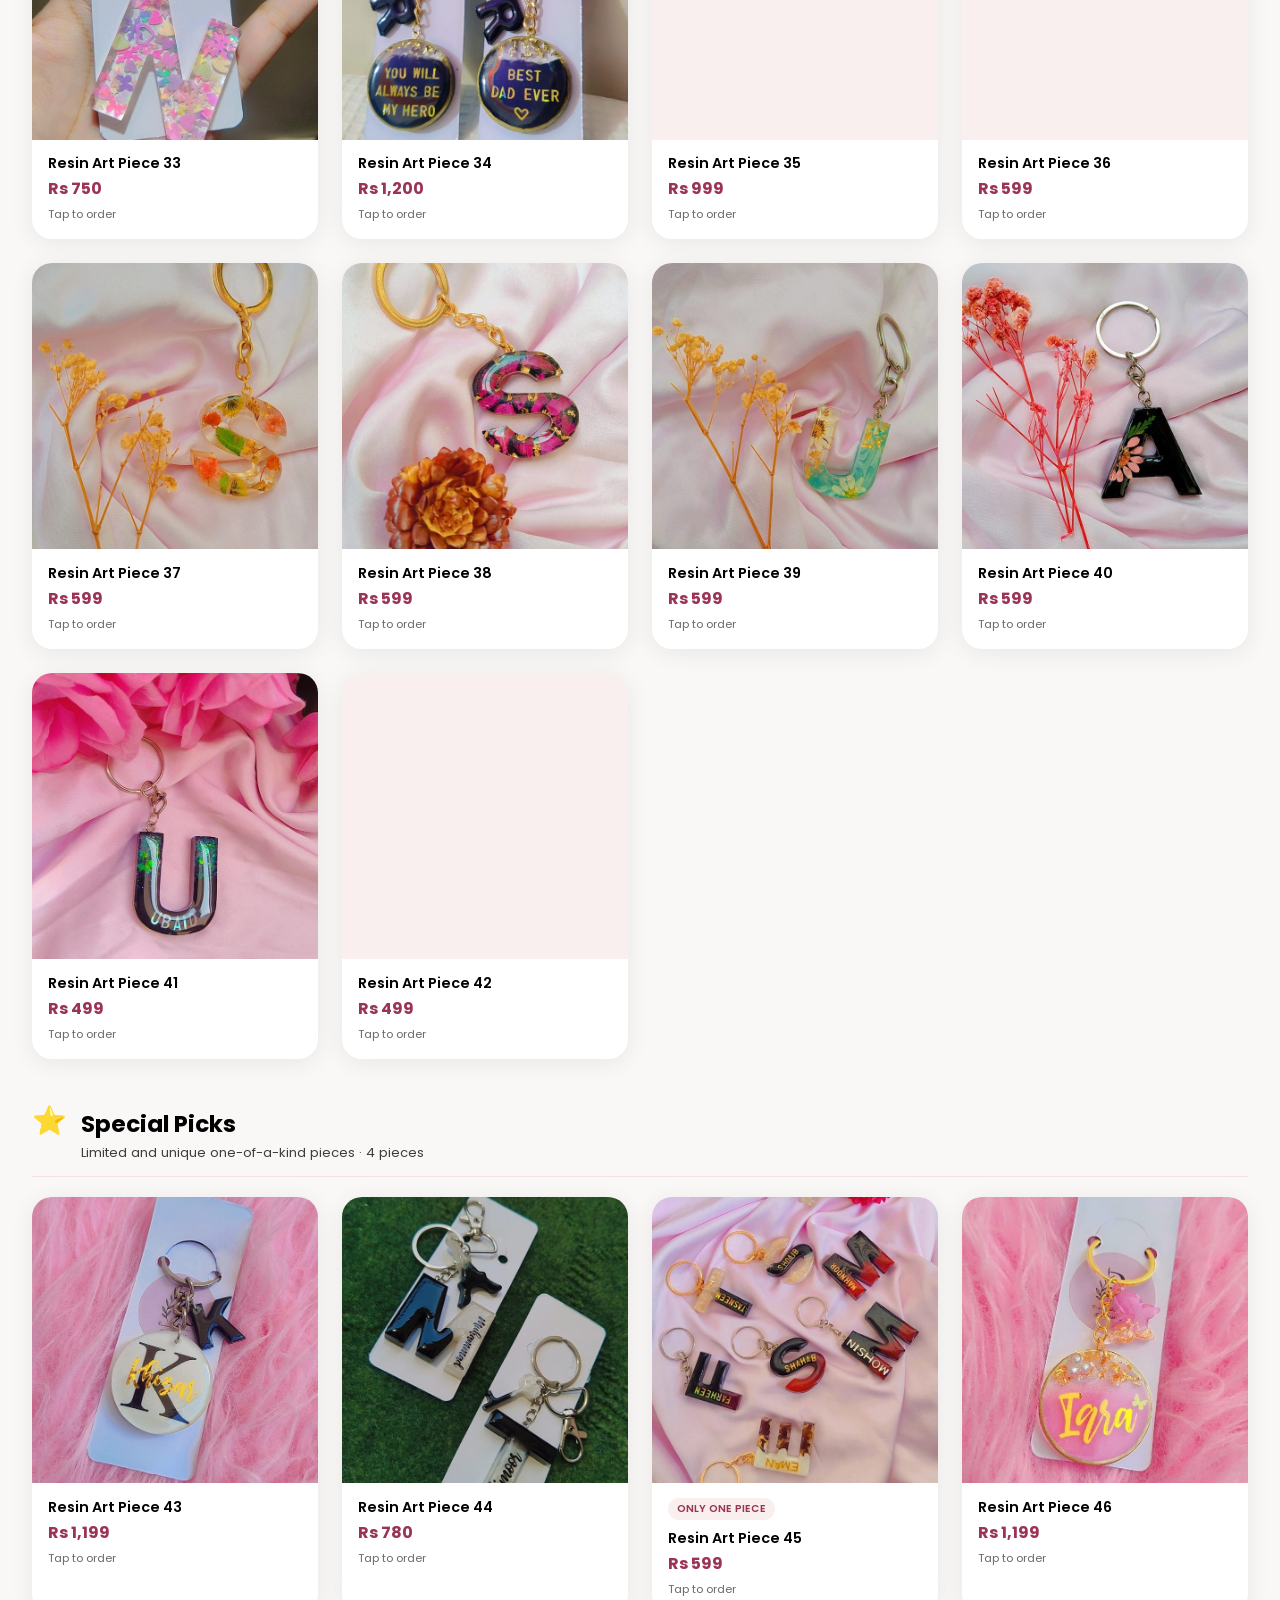
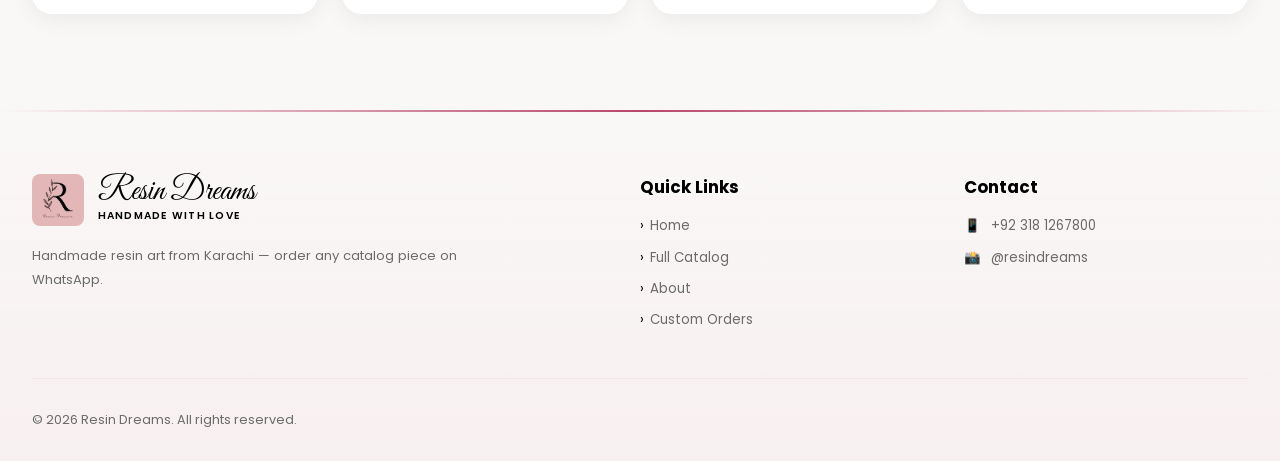
==== commit 7e35d9ce: "added" ====
--- a/catalog.html
+++ b/catalog.html
@@ -4,7 +4,7 @@
   <meta charset="UTF-8" />
   <meta name="viewport" content="width=device-width, initial-scale=1.0" />
   <title>Full Catalog | Resin Dreams — Handmade Resin Art Karachi</title>
-  <meta name="description" content="Browse all 14 handmade resin art pieces from Resin Dreams. Order on WhatsApp with cash on delivery across Pakistan." />
+  <meta name="description" content="Browse all 46 handmade resin art pieces from Resin Dreams. Order on WhatsApp with cash on delivery across Pakistan." />
   <meta name="theme-color" content="#E3B7B8" />
   <link rel="icon" href="images/logo.png" type="image/png" />
   <link rel="apple-touch-icon" href="images/logo.png" />
@@ -20,6 +20,8 @@
       .catalog-page-intro { display: none !important; }
       .page-catalog .catalog-hero,
       .page-catalog .catalog-toolbar,
+      .page-catalog .catalog-cats-nav,
+      .page-catalog .catalog-category-head,
       .page-catalog .catalog-item { opacity: 1 !important; transform: none !important; }
     </style>
   </noscript>
@@ -102,156 +104,16 @@
     <div class="container">
       <header class="catalog-hero">
         <div class="pill-label">🛍️ Full Catalog</div>
-        <h1 class="section-title font-playfair">All <span class="gold-text">14 Pieces</span></h1>
-        <p class="section-sub">Tap any product to order on WhatsApp — cash on delivery across Pakistan</p>
+        <h1 class="section-title font-playfair">All <span class="gold-text">46 Pieces</span></h1>
+        <p class="section-sub">Browse by category — tap any product to order on WhatsApp</p>
         <div class="section-divider-wrap"><hr class="divider" /></div>
       </header>
       <div class="catalog-toolbar">
-        <span class="catalog-count">14 handmade pieces</span>
+        <span class="catalog-count">46 handmade pieces</span>
         <a href="index.html#products" class="catalog-back">← Back to home</a>
       </div>
-      <div class="catalog-grid">
-        <button type="button" class="catalog-item" data-name="Resin Art Piece 1" data-price="2500" data-image="images/product1.jpg" aria-label="View Resin Art Piece 1, Rs 2,500">
-          <span class="catalog-item-img-wrap">
-            <img src="images/product1.jpg" alt="Resin Art Piece 1" width="400" height="400" loading="lazy" decoding="async" />
-          </span>
-          <span class="catalog-item-body">
-            <span class="catalog-item-name">Resin Art Piece 1</span>
-            <span class="catalog-item-price">Rs 2,500</span>
-            <span class="catalog-item-hint">Tap to order</span>
-          </span>
-        </button>
-        <button type="button" class="catalog-item" data-name="Resin Art Piece 2" data-price="2850" data-image="images/product2.jpg" aria-label="View Resin Art Piece 2, Rs 2,850">
-          <span class="catalog-item-img-wrap">
-            <img src="images/product2.jpg" alt="Resin Art Piece 2" width="400" height="400" loading="lazy" decoding="async" />
-          </span>
-          <span class="catalog-item-body">
-            <span class="catalog-item-name">Resin Art Piece 2</span>
-            <span class="catalog-item-price">Rs 2,850</span>
-            <span class="catalog-item-hint">Tap to order</span>
-          </span>
-        </button>
-        <button type="button" class="catalog-item" data-name="Resin Art Piece 3" data-price="2850" data-image="images/product3.jpg" aria-label="View Resin Art Piece 3, Rs 2,850">
-          <span class="catalog-item-img-wrap">
-            <img src="images/product3.jpg" alt="Resin Art Piece 3" width="400" height="400" loading="lazy" decoding="async" />
-          </span>
-          <span class="catalog-item-body">
-            <span class="catalog-item-name">Resin Art Piece 3</span>
-            <span class="catalog-item-price">Rs 2,850</span>
-            <span class="catalog-item-hint">Tap to order</span>
-          </span>
-        </button>
-        <button type="button" class="catalog-item" data-name="Resin Art Piece 4" data-price="3299" data-image="images/product4.jpg" aria-label="View Resin Art Piece 4, Rs 3,299">
-          <span class="catalog-item-img-wrap">
-            <img src="images/product4.jpg" alt="Resin Art Piece 4" width="400" height="400" loading="lazy" decoding="async" />
-          </span>
-          <span class="catalog-item-body">
-            <span class="catalog-item-name">Resin Art Piece 4</span>
-            <span class="catalog-item-price">Rs 3,299</span>
-            <span class="catalog-item-hint">Tap to order</span>
-          </span>
-        </button>
-        <button type="button" class="catalog-item" data-name="Resin Art Piece 5" data-price="2899" data-image="images/product5.jpg" aria-label="View Resin Art Piece 5, Rs 2,899">
-          <span class="catalog-item-img-wrap">
-            <img src="images/product5.jpg" alt="Resin Art Piece 5" width="400" height="400" loading="lazy" decoding="async" />
-          </span>
-          <span class="catalog-item-body">
-            <span class="catalog-item-name">Resin Art Piece 5</span>
-            <span class="catalog-item-price">Rs 2,899</span>
-            <span class="catalog-item-hint">Tap to order</span>
-          </span>
-        </button>
-        <button type="button" class="catalog-item" data-name="Resin Art Piece 6" data-price="2800" data-image="images/product6.jpg" aria-label="View Resin Art Piece 6, Rs 2,800">
-          <span class="catalog-item-img-wrap">
-            <img src="images/product6.jpg" alt="Resin Art Piece 6" width="400" height="400" loading="lazy" decoding="async" />
-          </span>
-          <span class="catalog-item-body">
-            <span class="catalog-item-name">Resin Art Piece 6</span>
-            <span class="catalog-item-price">Rs 2,800</span>
-            <span class="catalog-item-hint">Tap to order</span>
-          </span>
-        </button>
-        <button type="button" class="catalog-item" data-name="Resin Art Piece 7" data-price="3999" data-image="images/product7.jpg" aria-label="View Resin Art Piece 7, Rs 3,999">
-          <span class="catalog-item-img-wrap">
-            <img src="images/product7.jpg" alt="Resin Art Piece 7" width="400" height="400" loading="lazy" decoding="async" />
-          </span>
-          <span class="catalog-item-body">
-            <span class="catalog-item-name">Resin Art Piece 7</span>
-            <span class="catalog-item-price">Rs 3,999</span>
-            <span class="catalog-item-hint">Tap to order</span>
-          </span>
-        </button>
-        <button type="button" class="catalog-item" data-name="Resin Art Piece 8" data-price="2599" data-image="images/product8.jpg" aria-label="View Resin Art Piece 8, Rs 2,599">
-          <span class="catalog-item-img-wrap">
-            <img src="images/product8.jpg" alt="Resin Art Piece 8" width="400" height="400" loading="lazy" decoding="async" />
-          </span>
-          <span class="catalog-item-body">
-            <span class="catalog-item-name">Resin Art Piece 8</span>
-            <span class="catalog-item-price">Rs 2,599</span>
-            <span class="catalog-item-hint">Tap to order</span>
-          </span>
-        </button>
-        <button type="button" class="catalog-item" data-name="Resin Art Piece 9" data-price="2899" data-image="images/product9.jpg" aria-label="View Resin Art Piece 9, Rs 2,899">
-          <span class="catalog-item-img-wrap">
-            <img src="images/product9.jpg" alt="Resin Art Piece 9" width="400" height="400" loading="lazy" decoding="async" />
-          </span>
-          <span class="catalog-item-body">
-            <span class="catalog-item-name">Resin Art Piece 9</span>
-            <span class="catalog-item-price">Rs 2,899</span>
-            <span class="catalog-item-hint">Tap to order</span>
-          </span>
-        </button>
-        <button type="button" class="catalog-item" data-name="Resin Art Piece 10" data-price="4999" data-image="images/product10.jpg" aria-label="View Resin Art Piece 10, Rs 4,999">
-          <span class="catalog-item-img-wrap">
-            <img src="images/product10.jpg" alt="Resin Art Piece 10" width="400" height="400" loading="lazy" decoding="async" />
-          </span>
-          <span class="catalog-item-body">
-            <span class="catalog-item-name">Resin Art Piece 10</span>
-            <span class="catalog-item-price">Rs 4,999</span>
-            <span class="catalog-item-hint">Tap to order</span>
-          </span>
-        </button>
-        <button type="button" class="catalog-item" data-name="Resin Art Piece 11" data-price="3199" data-image="images/product11.jpg" aria-label="View Resin Art Piece 11, Rs 3,199">
-          <span class="catalog-item-img-wrap">
-            <img src="images/product11.jpg" alt="Resin Art Piece 11" width="400" height="400" loading="lazy" decoding="async" />
-          </span>
-          <span class="catalog-item-body">
-            <span class="catalog-item-name">Resin Art Piece 11</span>
-            <span class="catalog-item-price">Rs 3,199</span>
-            <span class="catalog-item-hint">Tap to order</span>
-          </span>
-        </button>
-        <button type="button" class="catalog-item" data-name="Resin Art Piece 12" data-price="2599" data-image="images/product12.jpg" aria-label="View Resin Art Piece 12, Rs 2,599">
-          <span class="catalog-item-img-wrap">
-            <img src="images/product12.jpg" alt="Resin Art Piece 12" width="400" height="400" loading="lazy" decoding="async" />
-          </span>
-          <span class="catalog-item-body">
-            <span class="catalog-item-name">Resin Art Piece 12</span>
-            <span class="catalog-item-price">Rs 2,599</span>
-            <span class="catalog-item-hint">Tap to order</span>
-          </span>
-        </button>
-        <button type="button" class="catalog-item" data-name="Resin Art Piece 13" data-price="3299" data-image="images/product13.jpg" aria-label="View Resin Art Piece 13, Rs 3,299">
-          <span class="catalog-item-img-wrap">
-            <img src="images/product13.jpg" alt="Resin Art Piece 13" width="400" height="400" loading="lazy" decoding="async" />
-          </span>
-          <span class="catalog-item-body">
-            <span class="catalog-item-name">Resin Art Piece 13</span>
-            <span class="catalog-item-price">Rs 3,299</span>
-            <span class="catalog-item-hint">Tap to order</span>
-          </span>
-        </button>
-        <button type="button" class="catalog-item" data-name="Resin Art Piece 14" data-price="3299" data-image="images/product14.jpg" aria-label="View Resin Art Piece 14, Rs 3,299">
-          <span class="catalog-item-img-wrap">
-            <img src="images/product14.jpg" alt="Resin Art Piece 14" width="400" height="400" loading="lazy" decoding="async" />
-          </span>
-          <span class="catalog-item-body">
-            <span class="catalog-item-name">Resin Art Piece 14</span>
-            <span class="catalog-item-price">Rs 3,299</span>
-            <span class="catalog-item-hint">Tap to order</span>
-          </span>
-        </button>
-      </div>
+      <nav class="catalog-cats-nav" id="catalog-cats-nav" aria-label="Catalog categories"></nav>
+      <div id="catalog-sections"></div>
     </div>
   </main>
 
@@ -310,6 +172,7 @@
   </footer>
 
   <script src="JS/site.js" defer></script>
+  <script src="JS/catalog-products.js" defer></script>
   <script src="JS/catalog.js" defer></script>
 </body>
 </html>
--- a/CSS/catalog.css
+++ b/CSS/catalog.css
@@ -147,6 +147,8 @@
 
 .page-catalog:not(.catalog-ready) .catalog-hero,
 .page-catalog:not(.catalog-ready) .catalog-toolbar,
+.page-catalog:not(.catalog-ready) .catalog-cats-nav,
+.page-catalog:not(.catalog-ready) .catalog-category-head,
 .page-catalog:not(.catalog-ready) .catalog-item {
   opacity: 0;
   transform: translateY(24px);
@@ -160,24 +162,19 @@
   animation: catalog-rise 0.6s var(--ease-luxury) 0.08s forwards;
 }
 
+.page-catalog.catalog-ready .catalog-cats-nav {
+  animation: catalog-rise 0.55s var(--ease-luxury) 0.12s forwards;
+}
+
+.page-catalog.catalog-ready .catalog-category-head {
+  animation: catalog-rise 0.55s var(--ease-luxury) forwards;
+  animation-delay: calc(0.16s + var(--cat-i, 0) * 0.06s);
+}
+
 .page-catalog.catalog-ready .catalog-item {
-  animation: catalog-rise 0.5s var(--ease-luxury) forwards;
-}
-
-.page-catalog.catalog-ready .catalog-item:nth-child(1) { animation-delay: 0.14s; }
-.page-catalog.catalog-ready .catalog-item:nth-child(2) { animation-delay: 0.18s; }
-.page-catalog.catalog-ready .catalog-item:nth-child(3) { animation-delay: 0.22s; }
-.page-catalog.catalog-ready .catalog-item:nth-child(4) { animation-delay: 0.26s; }
-.page-catalog.catalog-ready .catalog-item:nth-child(5) { animation-delay: 0.3s; }
-.page-catalog.catalog-ready .catalog-item:nth-child(6) { animation-delay: 0.34s; }
-.page-catalog.catalog-ready .catalog-item:nth-child(7) { animation-delay: 0.38s; }
-.page-catalog.catalog-ready .catalog-item:nth-child(8) { animation-delay: 0.42s; }
-.page-catalog.catalog-ready .catalog-item:nth-child(9) { animation-delay: 0.46s; }
-.page-catalog.catalog-ready .catalog-item:nth-child(10) { animation-delay: 0.5s; }
-.page-catalog.catalog-ready .catalog-item:nth-child(11) { animation-delay: 0.54s; }
-.page-catalog.catalog-ready .catalog-item:nth-child(12) { animation-delay: 0.58s; }
-.page-catalog.catalog-ready .catalog-item:nth-child(13) { animation-delay: 0.62s; }
-.page-catalog.catalog-ready .catalog-item:nth-child(14) { animation-delay: 0.66s; }
+  animation: catalog-rise 0.45s var(--ease-luxury) forwards;
+  animation-delay: calc(0.2s + var(--cat-i, 0) * 0.05s + var(--item-i, 0) * 0.03s);
+}
 
 .catalog-main {
   padding-top: calc(5.5rem + env(safe-area-inset-top, 0px));
@@ -196,6 +193,89 @@
 .catalog-hero .section-sub {
   max-width: 560px;
   margin-inline: auto;
+}
+
+/* Category quick nav */
+.catalog-cats-nav {
+  display: flex;
+  flex-wrap: nowrap;
+  gap: 0.5rem;
+  overflow-x: auto;
+  -webkit-overflow-scrolling: touch;
+  scrollbar-width: none;
+  margin-bottom: 2rem;
+  padding-bottom: 0.25rem;
+}
+
+.catalog-cats-nav::-webkit-scrollbar {
+  display: none;
+}
+
+.catalog-cat-pill {
+  flex: 0 0 auto;
+  padding: 0.45rem 0.9rem;
+  font-size: 0.78rem;
+  font-weight: 600;
+  color: var(--text-mid);
+  background: rgba(255, 255, 255, 0.75);
+  border: 1px solid rgba(201, 154, 156, 0.28);
+  border-radius: 100px;
+  white-space: nowrap;
+  transition: background 0.2s ease, color 0.2s ease, border-color 0.2s ease;
+}
+
+.catalog-cat-pill:hover {
+  color: var(--text-dark);
+  background: var(--brand-rose-pale);
+  border-color: var(--accent-pink);
+}
+
+.catalog-category {
+  margin-bottom: 3rem;
+  scroll-margin-top: calc(5.5rem + env(safe-area-inset-top, 0px));
+}
+
+.catalog-category-head {
+  display: flex;
+  align-items: flex-start;
+  gap: 0.85rem;
+  margin-bottom: 1.25rem;
+  padding-bottom: 0.85rem;
+  border-bottom: 1px solid rgba(201, 154, 156, 0.2);
+}
+
+.catalog-category-icon {
+  font-size: 1.75rem;
+  line-height: 1;
+  flex-shrink: 0;
+}
+
+.catalog-category-title {
+  font-family: 'Poppins', sans-serif;
+  font-size: clamp(1.15rem, 3vw, 1.45rem);
+  font-weight: 700;
+  color: var(--text-dark);
+  margin-bottom: 0.2rem;
+}
+
+.catalog-category-sub {
+  font-size: 0.82rem;
+  color: var(--text-mid);
+  line-height: 1.4;
+}
+
+.catalog-item-badge {
+  display: inline-block;
+  align-self: flex-start;
+  margin-bottom: 0.35rem;
+  padding: 0.2rem 0.55rem;
+  font-size: 0.65rem;
+  font-weight: 600;
+  letter-spacing: 0.02em;
+  text-transform: uppercase;
+  color: var(--accent-pink-deep);
+  background: var(--gold-pale);
+  border-radius: 100px;
 }
 
 .catalog-toolbar {
@@ -204,7 +284,7 @@
   align-items: center;
   justify-content: space-between;
   gap: 1rem;
-  margin-bottom: 1.75rem;
+  margin-bottom: 1.25rem;
   padding: 0.85rem 1.1rem;
   background: rgba(255, 255, 255, 0.65);
   border: 1px solid rgba(201, 154, 156, 0.22);
@@ -462,6 +542,8 @@
 
   .page-catalog:not(.catalog-ready) .catalog-hero,
   .page-catalog:not(.catalog-ready) .catalog-toolbar,
+  .page-catalog:not(.catalog-ready) .catalog-cats-nav,
+  .page-catalog:not(.catalog-ready) .catalog-category-head,
   .page-catalog:not(.catalog-ready) .catalog-item {
     opacity: 1;
     transform: none;
@@ -469,6 +551,8 @@
 
   .page-catalog.catalog-ready .catalog-hero,
   .page-catalog.catalog-ready .catalog-toolbar,
+  .page-catalog.catalog-ready .catalog-cats-nav,
+  .page-catalog.catalog-ready .catalog-category-head,
   .page-catalog.catalog-ready .catalog-item {
     animation: none;
   }
